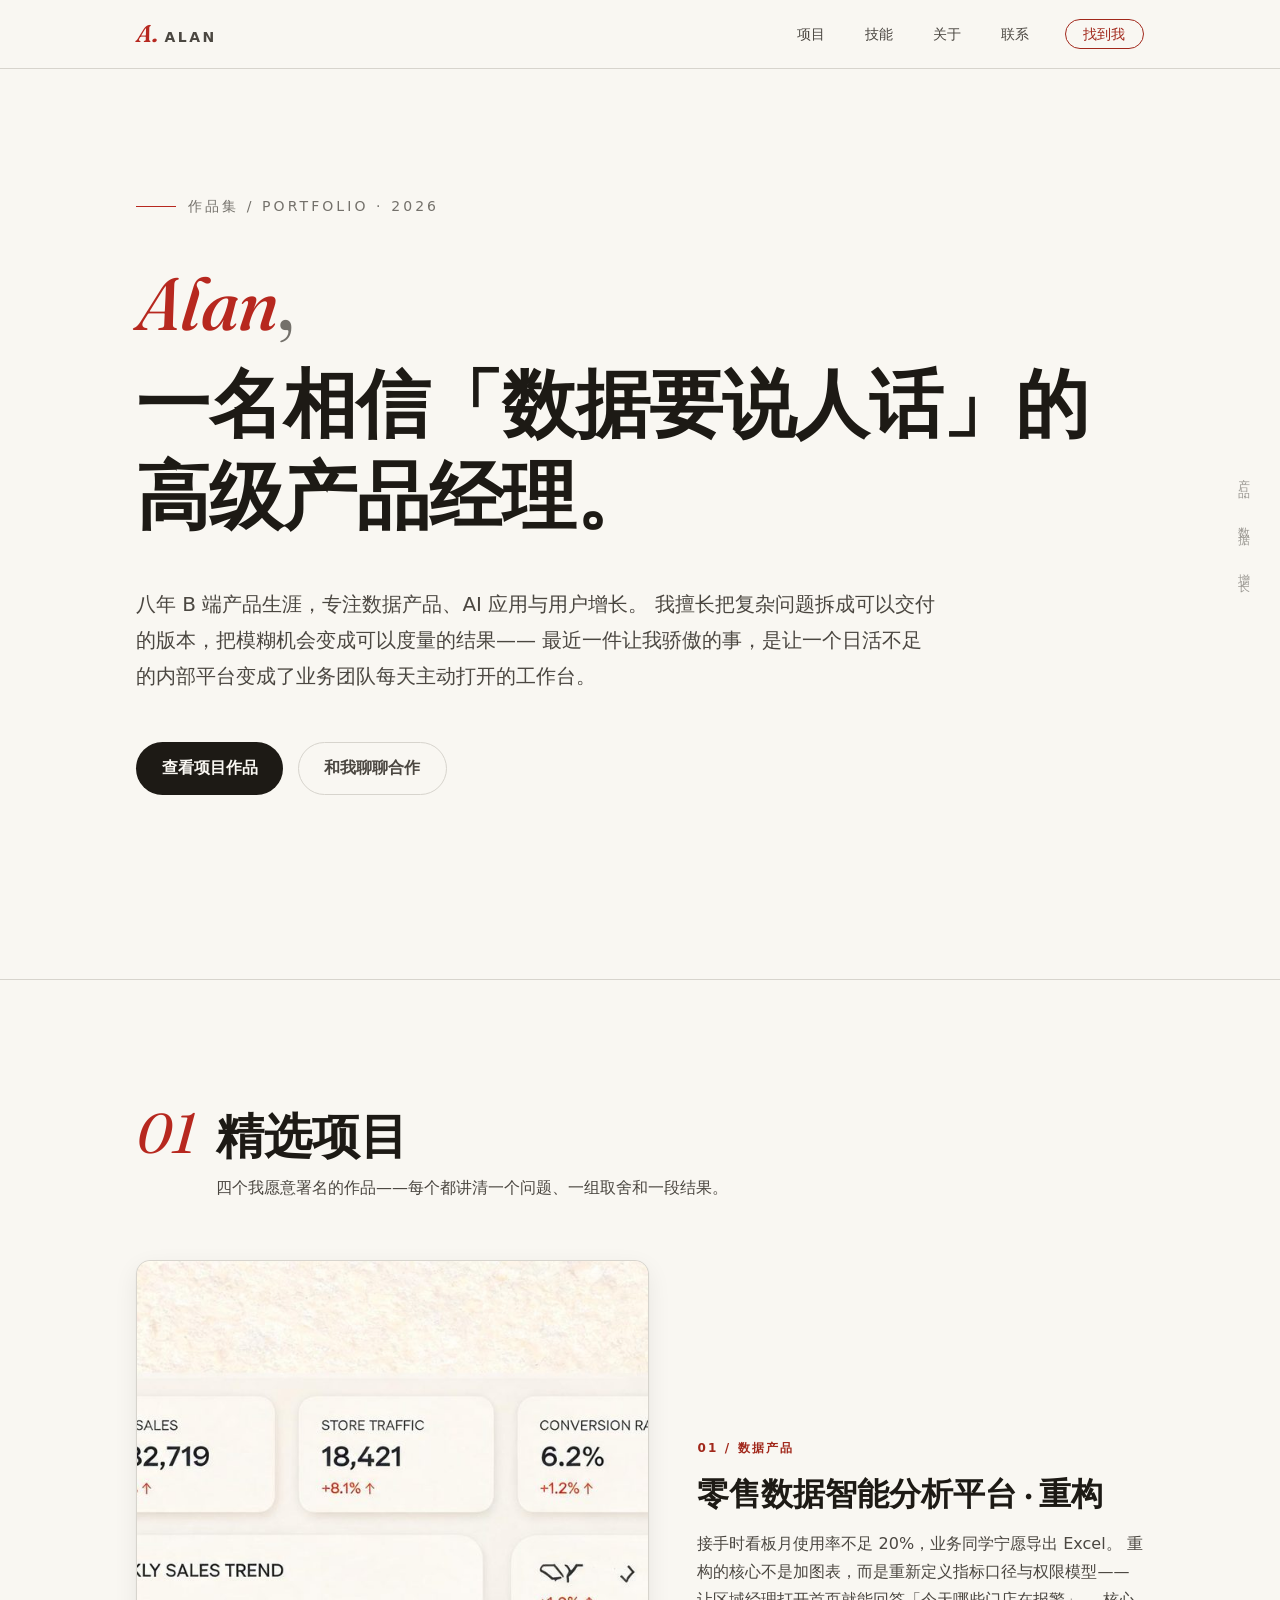
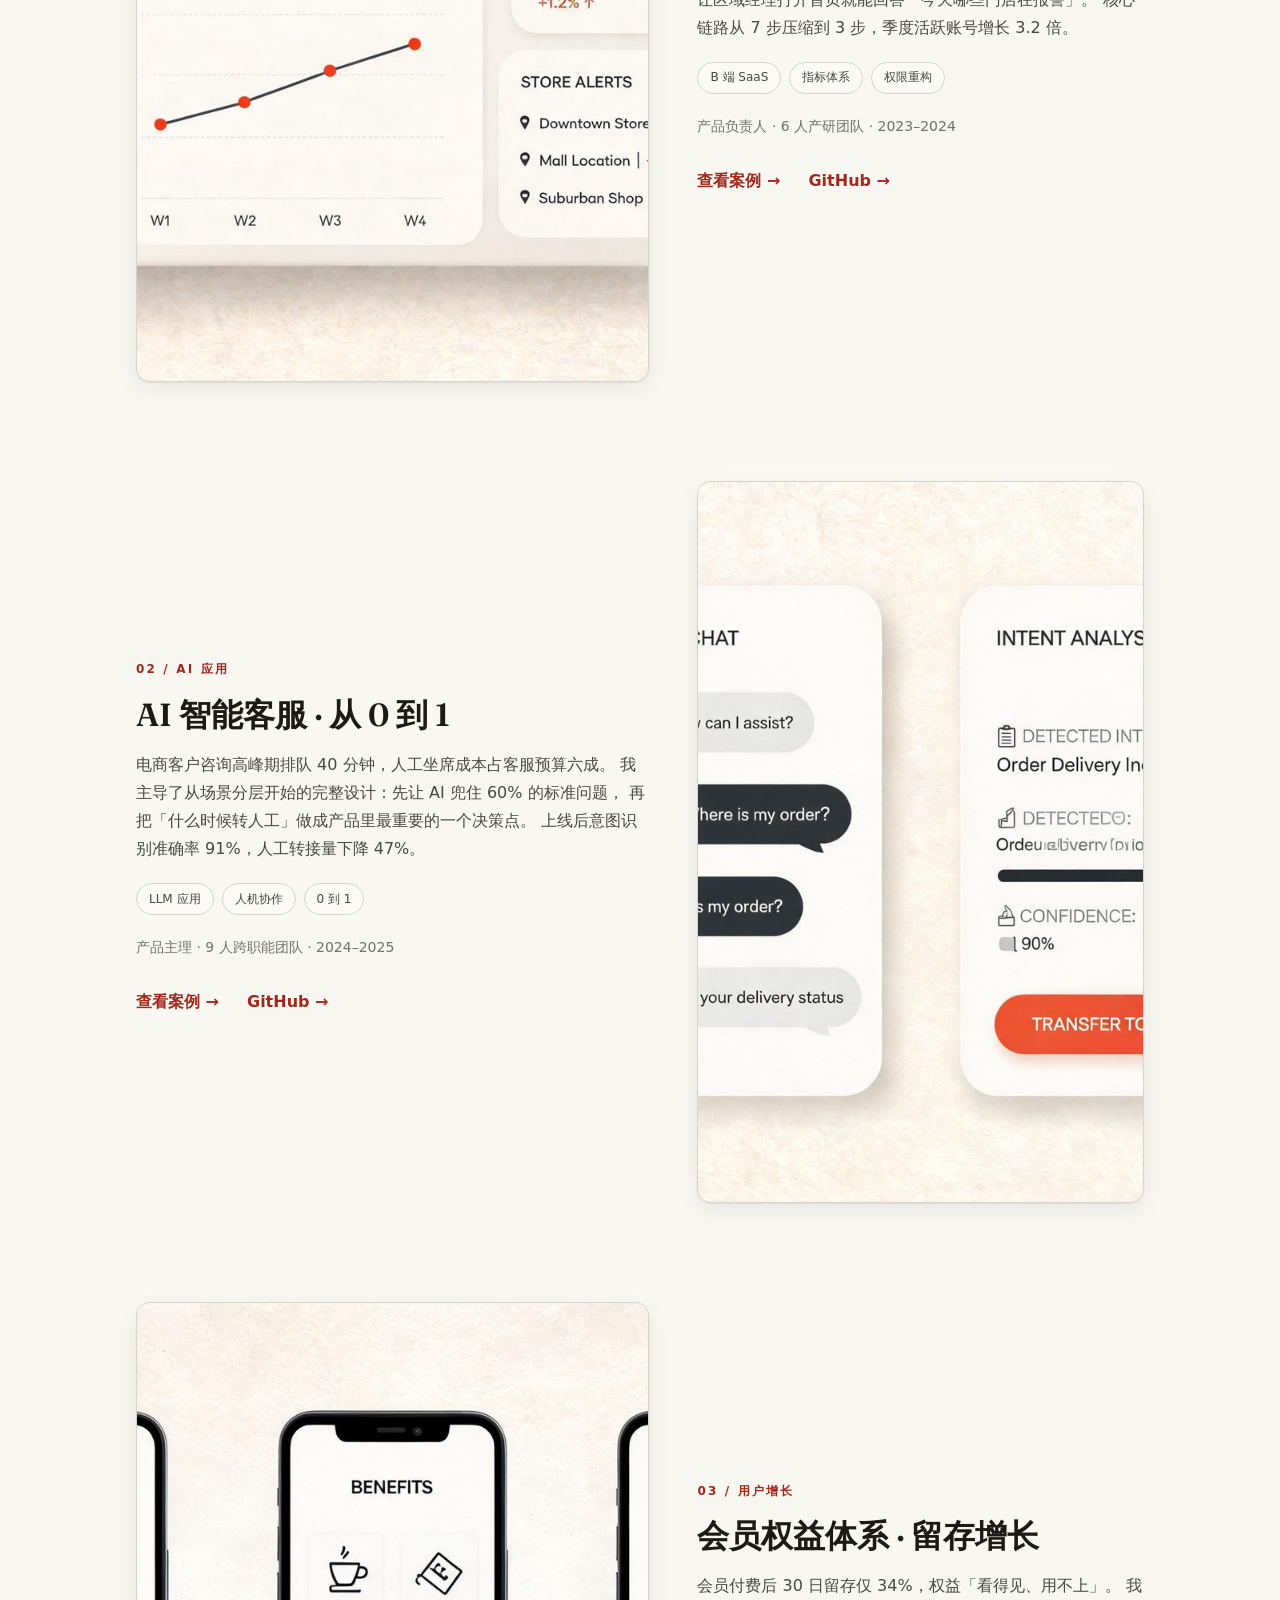
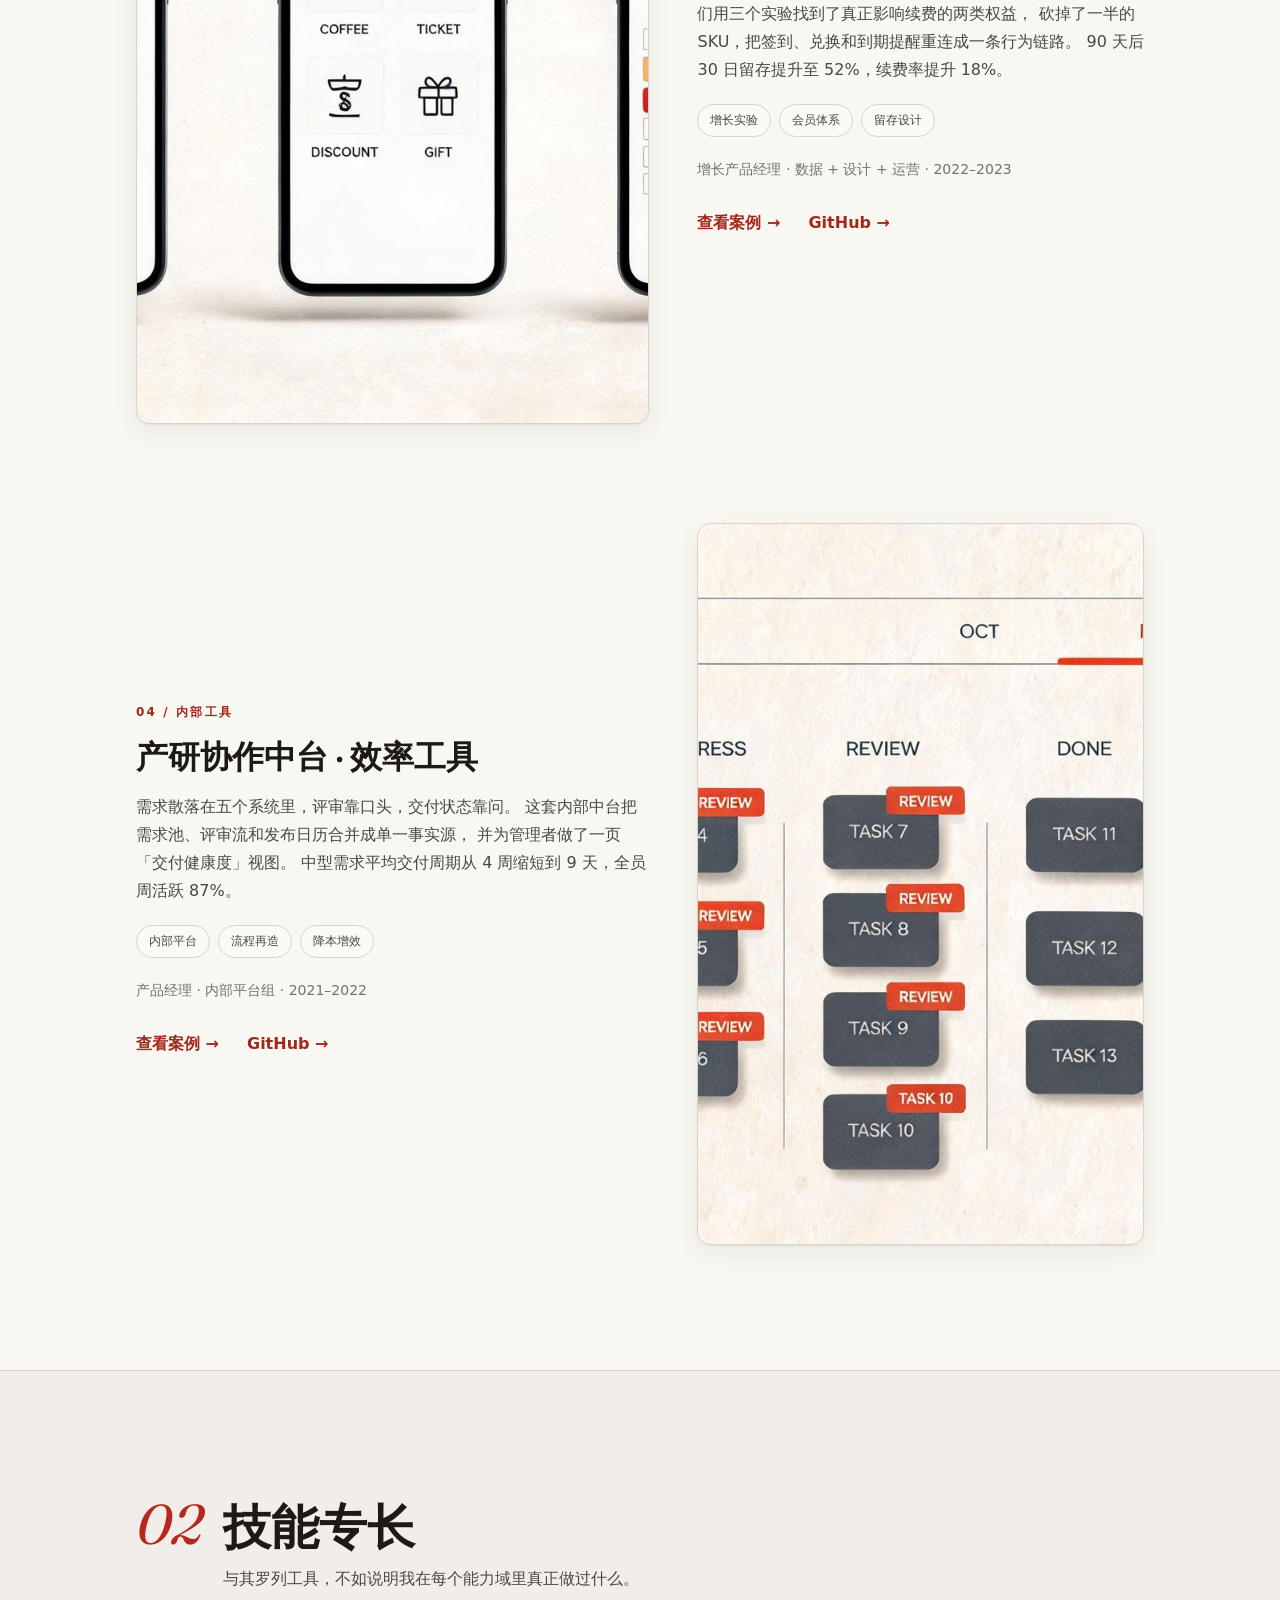
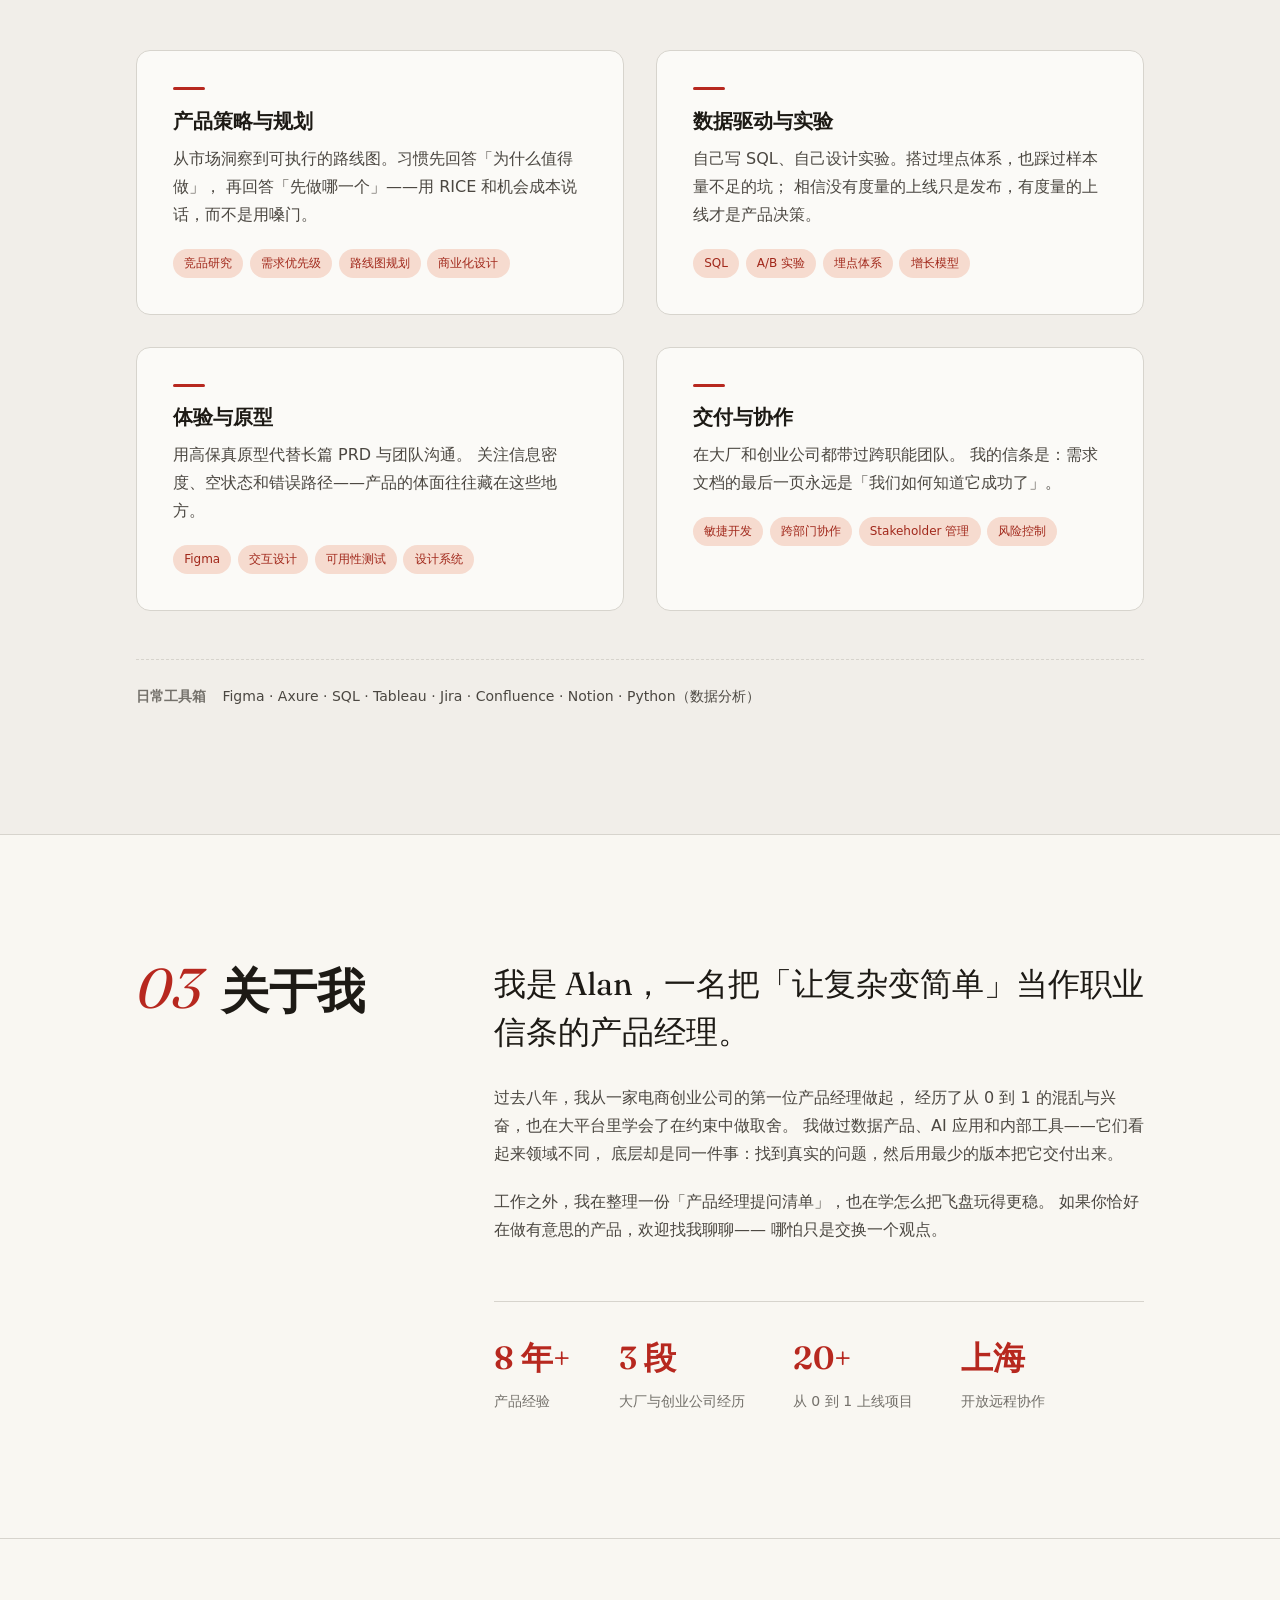
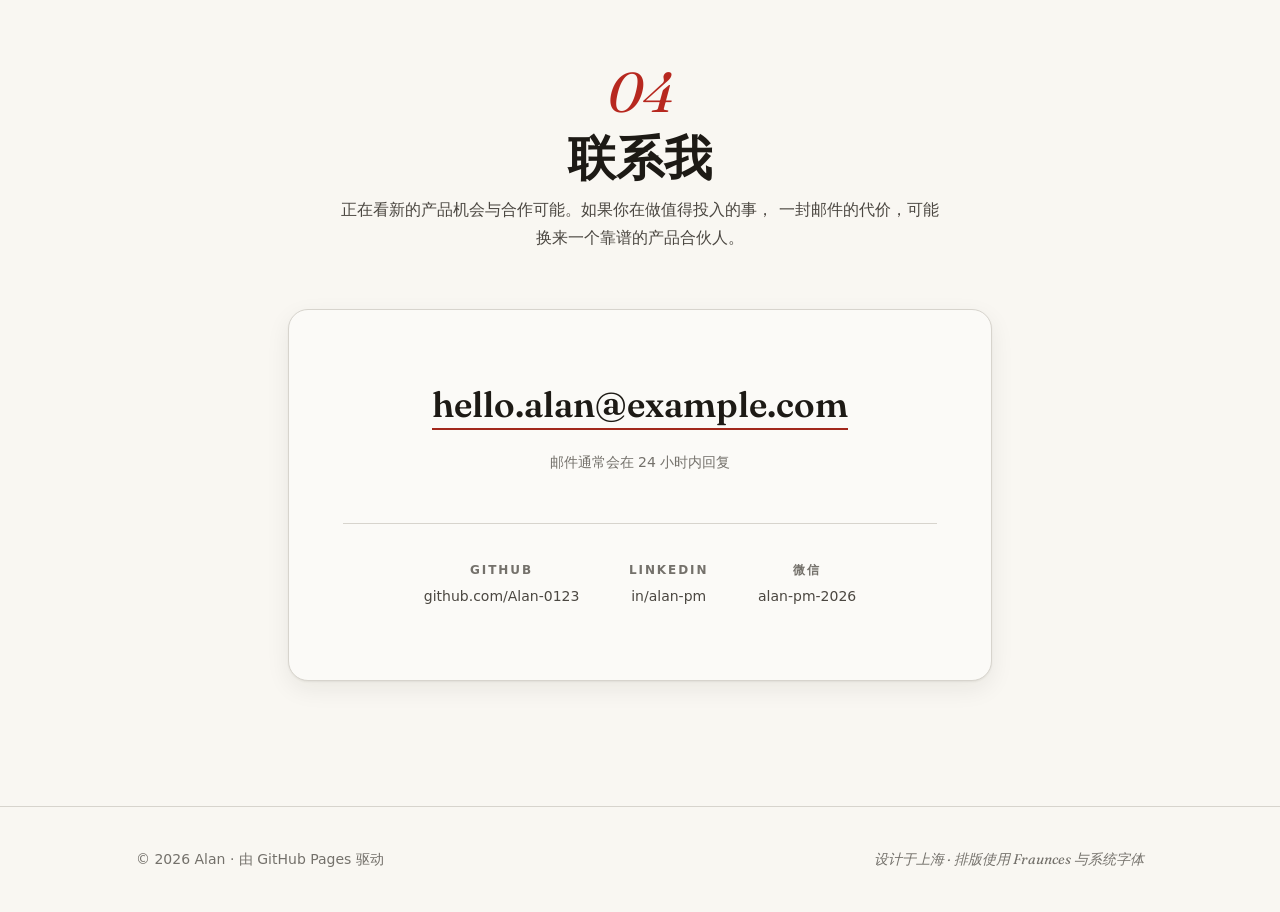
==== index.html @ fdf40092 "个人作品集网站：简介/项目/技能/联系四大板块 + GitHub Pages 自动部署 纯静态站点，响应式设计，暖纸底朱砂点缀的编辑风格排版；含 Actions 部署工作流、.nojekyll 与维护" ====
<!DOCTYPE html>
<html lang="zh-CN">
<head>
  <meta charset="UTF-8">
  <meta name="viewport" content="width=device-width, initial-scale=1.0">
  <title>Alan · 高级产品经理 — 个人作品集</title>
  <meta name="description" content="Alan 的个人作品集：8 年 B 端产品经验，专注数据产品、AI 应用与增长。精选项目、技能专长与联系方式。">
  <meta property="og:title" content="Alan · 高级产品经理 — 个人作品集">
  <meta property="og:description" content="专注数据产品、AI 应用与增长的资深产品经理。">
  <meta property="og:type" content="website">
  <meta property="og:image" content="assets/images/project-analytics.jpg">
  <link rel="icon" href="data:image/svg+xml,%3Csvg xmlns='http://www.w3.org/2000/svg' viewBox='0 0 64 64'%3E%3Crect width='64' height='64' rx='12' fill='%239a3412'/%3E%3Ctext x='32' y='44' font-family='Georgia,serif' font-style='italic' font-size='36' fill='%23fdf8f2' text-anchor='middle'%3EA%3C/text%3E%3C/svg%3E">
  <link rel="preconnect" href="https://fonts.googleapis.com">
  <link rel="preconnect" href="https://fonts.gstatic.com" crossorigin>
  <link href="https://fonts.googleapis.com/css2?family=Fraunces:ital,opsz,wght@0,9..144,400;0,9..144,600;1,9..144,400;1,9..144,500&display=swap" rel="stylesheet">
  <link rel="stylesheet" href="assets/css/style.css">
</head>
<body>
  <a class="skip-link" href="#main">跳到主要内容</a>

  <!-- ===================== 顶部导航 ===================== -->
  <header class="site-header" id="top">
    <div class="container header-inner">
      <a class="brand" href="#top" aria-label="回到顶部">
        <span class="brand-mark" aria-hidden="true">A<span class="brand-dot">.</span></span>
        <span class="brand-name">Alan</span>
      </a>

      <button class="nav-toggle" id="navToggle" aria-expanded="false" aria-controls="siteNav" aria-label="打开菜单">
        <span class="nav-toggle-bar"></span>
        <span class="nav-toggle-bar"></span>
      </button>

      <nav class="site-nav" id="siteNav" aria-label="主导航">
        <ul class="nav-list">
          <li><a href="#projects" class="nav-link">项目</a></li>
          <li><a href="#skills" class="nav-link">技能</a></li>
          <li><a href="#about" class="nav-link">关于</a></li>
          <li><a href="#contact" class="nav-link">联系</a></li>
          <li><a href="mailto:hello.alan@example.com" class="nav-link nav-link--cta">找到我</a></li>
        </ul>
      </nav>
    </div>
  </header>

  <main id="main">

    <!-- ===================== 首屏 · 个人简介 ===================== -->
    <!-- 编辑提示：替换姓名、职位定位、一句话介绍与底部元信息 -->
    <section class="hero" aria-label="个人简介">
      <div class="container hero-inner">
        <p class="hero-kicker reveal">作品集 / Portfolio · 2026</p>

        <h1 class="hero-title">
          <span class="hero-name reveal">Alan<em class="hero-name-tail">,</em></span>
          <span class="hero-role reveal">一名相信「数据要说人话」的<br>高级产品经理。</span>
        </h1>

        <p class="hero-lede reveal">
          八年 B 端产品生涯，专注数据产品、AI 应用与用户增长。
          我擅长把复杂问题拆成可以交付的版本，把模糊机会变成可以度量的结果——
          最近一件让我骄傲的事，是让一个日活不足的内部平台变成了业务团队每天主动打开的工作台。
        </p>

        <div class="hero-actions reveal">
          <a class="btn btn--primary" href="#projects">查看项目作品</a>
          <a class="btn btn--ghost" href="#contact">和我聊聊合作</a>
        </div>

        <p class="hero-meta reveal">
          <span>8 年产品经验</span>
          <span aria-hidden="true">·</span>
          <span>上海 · 开放远程</span>
          <span aria-hidden="true">·</span>
          <span>当前状态：考虑新机会</span>
        </p>
      </div>

      <p class="hero-ornament" aria-hidden="true">产品 · 数据 · 增长</p>
    </section>

    <!-- ===================== 精选项目 ===================== -->
    <!-- 编辑提示：每个 <article> 是一个项目。修改标题、描述、meta 标签、
         预览图（assets/images/ 目录）与链接即可。建议保留 3–5 个最有代表性的项目。 -->
    <section class="section" id="projects">
      <div class="container">
        <header class="section-head reveal">
          <p class="section-index">01</p>
          <h2 class="section-title">精选项目</h2>
          <p class="section-note">四个我愿意署名的作品——每个都讲清一个问题、一组取舍和一段结果。</p>
        </header>

        <div class="project-list">

          <!-- 项目一 -->
          <article class="project reveal">
            <a class="project-media" href="https://example.com/case-analytics" target="_blank" rel="noopener">
              <img src="assets/images/project-analytics.jpg"
                   alt="数据智能分析平台界面预览：暖白背景的看板，折线图与指标卡用朱红色强调" loading="lazy" width="1280" height="720">
            </a>
            <div class="project-body">
              <p class="project-index">01 / 数据产品</p>
              <h3 class="project-title">
                <a href="https://example.com/case-analytics" target="_blank" rel="noopener">零售数据智能分析平台 · 重构</a>
              </h3>
              <p class="project-desc">
                接手时看板月使用率不足 20%，业务同学宁愿导出 Excel。
                重构的核心不是加图表，而是重新定义指标口径与权限模型——
                让区域经理打开首页就能回答「今天哪些门店在报警」。
                核心链路从 7 步压缩到 3 步，季度活跃账号增长 3.2 倍。
              </p>
              <ul class="project-tags" aria-label="项目标签">
                <li>B 端 SaaS</li>
                <li>指标体系</li>
                <li>权限重构</li>
              </ul>
              <p class="project-meta">产品负责人 · 6 人产研团队 · 2023–2024</p>
              <p class="project-links">
                <a class="text-link" href="https://example.com/case-analytics" target="_blank" rel="noopener">查看案例</a>
                <a class="text-link" href="https://github.com/Alan-0123" target="_blank" rel="noopener">GitHub</a>
              </p>
            </div>
          </article>

          <!-- 项目二 -->
          <article class="project project--flip reveal">
            <a class="project-media" href="https://example.com/case-ai-service" target="_blank" rel="noopener">
              <img src="assets/images/project-ai-chat.jpg"
                   alt="AI 智能客服系统界面预览：会话卡片与意图识别标签，朱红色点缀" loading="lazy" width="1280" height="720">
            </a>
            <div class="project-body">
              <p class="project-index">02 / AI 应用</p>
              <h3 class="project-title">
                <a href="https://example.com/case-ai-service" target="_blank" rel="noopener">AI 智能客服 · 从 0 到 1</a>
              </h3>
              <p class="project-desc">
                电商客户咨询高峰期排队 40 分钟，人工坐席成本占客服预算六成。
                我主导了从场景分层开始的完整设计：先让 AI 兜住 60% 的标准问题，
                再把「什么时候转人工」做成产品里最重要的一个决策点。
                上线后意图识别准确率 91%，人工转接量下降 47%。
              </p>
              <ul class="project-tags" aria-label="项目标签">
                <li>LLM 应用</li>
                <li>人机协作</li>
                <li>0 到 1</li>
              </ul>
              <p class="project-meta">产品主理 · 9 人跨职能团队 · 2024–2025</p>
              <p class="project-links">
                <a class="text-link" href="https://example.com/case-ai-service" target="_blank" rel="noopener">查看案例</a>
                <a class="text-link" href="https://github.com/Alan-0123" target="_blank" rel="noopener">GitHub</a>
              </p>
            </div>
          </article>

          <!-- 项目三 -->
          <article class="project reveal">
            <a class="project-media" href="https://example.com/case-membership" target="_blank" rel="noopener">
              <img src="assets/images/project-membership.jpg"
                   alt="会员增长体系界面预览：三块手机屏幕展示会员等级卡片与权益页" loading="lazy" width="1280" height="720">
            </a>
            <div class="project-body">
              <p class="project-index">03 / 用户增长</p>
              <h3 class="project-title">
                <a href="https://example.com/case-membership" target="_blank" rel="noopener">会员权益体系 · 留存增长</a>
              </h3>
              <p class="project-desc">
                会员付费后 30 日留存仅 34%，权益「看得见、用不上」。
                我们用三个实验找到了真正影响续费的两类权益，
                砍掉了一半的 SKU，把签到、兑换和到期提醒重连成一条行为链路。
                90 天后 30 日留存提升至 52%，续费率提升 18%。
              </p>
              <ul class="project-tags" aria-label="项目标签">
                <li>增长实验</li>
                <li>会员体系</li>
                <li>留存设计</li>
              </ul>
              <p class="project-meta">增长产品经理 · 数据 + 设计 + 运营 · 2022–2023</p>
              <p class="project-links">
                <a class="text-link" href="https://example.com/case-membership" target="_blank" rel="noopener">查看案例</a>
                <a class="text-link" href="https://github.com/Alan-0123" target="_blank" rel="noopener">GitHub</a>
              </p>
            </div>
          </article>

          <!-- 项目四 -->
          <article class="project project--flip reveal">
            <a class="project-media" href="https://example.com/case-workflow" target="_blank" rel="noopener">
              <img src="assets/images/project-workflow.jpg"
                   alt="产研协作中台界面预览：看板视图的任务卡片，朱红色状态标签" loading="lazy" width="1280" height="720">
            </a>
            <div class="project-body">
              <p class="project-index">04 / 内部工具</p>
              <h3 class="project-title">
                <a href="https://example.com/case-workflow" target="_blank" rel="noopener">产研协作中台 · 效率工具</a>
              </h3>
              <p class="project-desc">
                需求散落在五个系统里，评审靠口头，交付状态靠问。
                这套内部中台把需求池、评审流和发布日历合并成单一事实源，
                并为管理者做了一页「交付健康度」视图。
                中型需求平均交付周期从 4 周缩短到 9 天，全员周活跃 87%。
              </p>
              <ul class="project-tags" aria-label="项目标签">
                <li>内部平台</li>
                <li>流程再造</li>
                <li>降本增效</li>
              </ul>
              <p class="project-meta">产品经理 · 内部平台组 · 2021–2022</p>
              <p class="project-links">
                <a class="text-link" href="https://example.com/case-workflow" target="_blank" rel="noopener">查看案例</a>
                <a class="text-link" href="https://github.com/Alan-0123" target="_blank" rel="noopener">GitHub</a>
              </p>
            </div>
          </article>

        </div>
      </div>
    </section>

    <!-- ===================== 技能专长 ===================== -->
    <!-- 编辑提示：按能力域分组，每组保留一句「怎么用」的说明，避免堆砌 logo -->
    <section class="section section--tinted" id="skills">
      <div class="container">
        <header class="section-head reveal">
          <p class="section-index">02</p>
          <h2 class="section-title">技能专长</h2>
          <p class="section-note">与其罗列工具，不如说明我在每个能力域里真正做过什么。</p>
        </header>

        <div class="skills-grid">
          <div class="skill reveal">
            <h3 class="skill-title">产品策略与规划</h3>
            <p class="skill-desc">
              从市场洞察到可执行的路线图。习惯先回答「为什么值得做」，
              再回答「先做哪一个」——用 RICE 和机会成本说话，而不是用嗓门。
            </p>
            <ul class="skill-tags" aria-label="相关技能">
              <li>竞品研究</li><li>需求优先级</li><li>路线图规划</li><li>商业化设计</li>
            </ul>
          </div>

          <div class="skill reveal">
            <h3 class="skill-title">数据驱动与实验</h3>
            <p class="skill-desc">
              自己写 SQL、自己设计实验。搭过埋点体系，也踩过样本量不足的坑；
              相信没有度量的上线只是发布，有度量的上线才是产品决策。
            </p>
            <ul class="skill-tags" aria-label="相关技能">
              <li>SQL</li><li>A/B 实验</li><li>埋点体系</li><li>增长模型</li>
            </ul>
          </div>

          <div class="skill reveal">
            <h3 class="skill-title">体验与原型</h3>
            <p class="skill-desc">
              用高保真原型代替长篇 PRD 与团队沟通。
              关注信息密度、空状态和错误路径——产品的体面往往藏在这些地方。
            </p>
            <ul class="skill-tags" aria-label="相关技能">
              <li>Figma</li><li>交互设计</li><li>可用性测试</li><li>设计系统</li>
            </ul>
          </div>

          <div class="skill reveal">
            <h3 class="skill-title">交付与协作</h3>
            <p class="skill-desc">
              在大厂和创业公司都带过跨职能团队。
              我的信条是：需求文档的最后一页永远是「我们如何知道它成功了」。
            </p>
            <ul class="skill-tags" aria-label="相关技能">
              <li>敏捷开发</li><li>跨部门协作</li><li>Stakeholder 管理</li><li>风险控制</li>
            </ul>
          </div>
        </div>

        <p class="skills-tools reveal">
          <span class="skills-tools-label">日常工具箱</span>
          Figma · Axure · SQL · Tableau · Jira · Confluence · Notion · Python（数据分析）
        </p>
      </div>
    </section>

    <!-- ===================== 关于我 ===================== -->
    <!-- 编辑提示：替换为你的真实经历，facts 列表同步更新 -->
    <section class="section" id="about">
      <div class="container about-grid">
        <header class="section-head section-head--left reveal">
          <p class="section-index">03</p>
          <h2 class="section-title">关于我</h2>
        </header>

        <div class="about-body">
          <p class="about-lead reveal">
            我是 Alan，一名把「让复杂变简单」当作职业信条的产品经理。
          </p>
          <p class="about-text reveal">
            过去八年，我从一家电商创业公司的第一位产品经理做起，
            经历了从 0 到 1 的混乱与兴奋，也在大平台里学会了在约束中做取舍。
            我做过数据产品、AI 应用和内部工具——它们看起来领域不同，
            底层却是同一件事：找到真实的问题，然后用最少的版本把它交付出来。
          </p>
          <p class="about-text reveal">
            工作之外，我在整理一份「产品经理提问清单」，也在学怎么把飞盘玩得更稳。
            如果你恰好在做有意思的产品，欢迎找我聊聊——
            哪怕只是交换一个观点。
          </p>

          <ul class="about-facts reveal" aria-label="关键信息">
            <li><strong>8 年+</strong><span>产品经验</span></li>
            <li><strong>3 段</strong><span>大厂与创业公司经历</span></li>
            <li><strong>20+</strong><span>从 0 到 1 上线项目</span></li>
            <li><strong>上海</strong><span>开放远程协作</span></li>
          </ul>
        </div>
      </div>
    </section>

    <!-- ===================== 联系方式 ===================== -->
    <!-- 编辑提示：替换邮箱与各社交链接（含微信二维码图片可自行添加） -->
    <section class="section section--contact" id="contact">
      <div class="container">
        <header class="section-head section-head--center reveal">
          <p class="section-index">04</p>
          <h2 class="section-title">联系我</h2>
          <p class="section-note">
            正在看新的产品机会与合作可能。如果你在做值得投入的事，
            一封邮件的代价，可能换来一个靠谱的产品合伙人。
          </p>
        </header>

        <div class="contact-panel reveal">
          <a class="contact-email" href="mailto:hello.alan@example.com">hello.alan@example.com</a>
          <p class="contact-hint">邮件通常会在 24 小时内回复</p>

          <ul class="contact-links" aria-label="其他联系方式">
            <li>
              <a href="https://github.com/Alan-0123" target="_blank" rel="noopener">
                <span class="contact-links-label">GitHub</span>
                <span class="contact-links-value">github.com/Alan-0123</span>
              </a>
            </li>
            <li>
              <a href="https://www.linkedin.com/" target="_blank" rel="noopener">
                <span class="contact-links-label">LinkedIn</span>
                <span class="contact-links-value">in/alan-pm</span>
              </a>
            </li>
            <li>
              <a href="#contact">
                <span class="contact-links-label">微信</span>
                <span class="contact-links-value">alan-pm-2026</span>
              </a>
            </li>
          </ul>
        </div>
      </div>
    </section>
  </main>

  <!-- ===================== 页脚 ===================== -->
  <footer class="site-footer">
    <div class="container footer-inner">
      <p>© <span id="year">2026</span> Alan · 由 GitHub Pages 驱动</p>
      <p class="footer-note">设计于上海 · 排版使用 Fraunces 与系统字体</p>
    </div>
  </footer>

  <script src="assets/js/main.js"></script>
</body>
</html>
---- assets/css/style.css ----
/* ============================================================
   Alan 个人作品集 · 样式表
   设计方向：Quiet Craft 编辑部风格
   —— 暖纸底色 / 墨色文字 / 朱砂点缀 / 衬线拉丁字 + 系统中文字体
   颜色使用 OKLCH 定义，如需换主题色只需调整 --accent 系列
   ============================================================ */

/* ---------- 设计令牌 ---------- */
:root {
  /* 颜色：暖纸 + 墨 + 朱砂 */
  --bg:            oklch(97.5% 0.006 85);
  --surface:       oklch(95% 0.008 85);
  --surface-deep:  oklch(92.5% 0.01 85);
  --ink:           oklch(22% 0.01 85);
  --ink-soft:      oklch(40% 0.012 85);
  --ink-faint:     oklch(55% 0.01 85);
  --line:          oklch(87% 0.01 85);
  --accent:        oklch(47% 0.16 30);   /* 朱砂（正文用，对比达标） */
  --accent-strong: oklch(51% 0.18 29);   /* 朱砂（大字号装饰用） */
  --accent-wash:   oklch(91% 0.035 45);  /* 朱砂浅底 */
  --paper-card:    oklch(98.5% 0.004 85);

  /* 字体 */
  --font-display: "Fraunces", "PingFang SC", "Hiragino Sans GB", "Microsoft YaHei", "Noto Sans SC", sans-serif;
  --font-body: "PingFang SC", "Hiragino Sans GB", "Microsoft YaHei", "Noto Sans SC", system-ui, sans-serif;

  /* 排版尺度（约 1.25 阶进） */
  --text-xs: 0.75rem;
  --text-sm: 0.875rem;
  --text-base: 1rem;
  --text-lg: 1.25rem;
  --text-xl: clamp(1.5rem, 1.2rem + 1.2vw, 2rem);
  --text-2xl: clamp(2rem, 1.5rem + 2.2vw, 3rem);
  --text-hero: clamp(2.6rem, 2rem + 3.5vw, 4.6rem);

  /* 间距与布局 */
  --container: 68rem;
  --space-section: clamp(4.5rem, 3rem + 6vw, 8rem);
  --radius: 14px;
  --radius-sm: 8px;

  --shadow-card: 0 1px 2px oklch(22% 0.01 85 / 0.06), 0 8px 24px oklch(22% 0.01 85 / 0.07);
  --ease-out: cubic-bezier(0.22, 1, 0.36, 1);
}

/* ---------- 基础重置 ---------- */
*,
*::before,
*::after {
  box-sizing: border-box;
}

html {
  scroll-behavior: smooth;
  scroll-padding-top: 5rem;
}

body {
  margin: 0;
  font-family: var(--font-body);
  font-size: var(--text-base);
  line-height: 1.75;
  color: var(--ink);
  background: var(--bg);
  -webkit-font-smoothing: antialiased;
  font-kerning: normal;
}

img {
  max-width: 100%;
  display: block;
}

h1, h2, h3 {
  font-family: var(--font-display);
  line-height: 1.25;
  margin: 0;
  font-weight: 600;
}

p {
  margin: 0;
}

ul {
  margin: 0;
  padding: 0;
  list-style: none;
}

a {
  color: var(--accent);
  text-decoration-thickness: 1px;
  text-underline-offset: 0.2em;
}

a:hover {
  color: var(--ink);
}

:focus-visible {
  outline: 2px solid var(--accent);
  outline-offset: 3px;
  border-radius: 2px;
}

.container {
  max-width: var(--container);
  margin-inline: auto;
  padding-inline: clamp(1.25rem, 4vw, 2.5rem);
}

/* ---------- 无障碍：跳转链接 ---------- */
.skip-link {
  position: absolute;
  left: 1rem;
  top: -4rem;
  z-index: 100;
  background: var(--ink);
  color: var(--bg);
  padding: 0.6rem 1rem;
  border-radius: var(--radius-sm);
  transition: top 0.2s var(--ease-out);
}

.skip-link:focus {
  top: 1rem;
}

/* ============================================================
   顶部导航
   ============================================================ */
.site-header {
  position: sticky;
  top: 0;
  z-index: 50;
  background: oklch(97.5% 0.006 85 / 0.92);
  backdrop-filter: blur(10px);
  border-bottom: 1px solid var(--line);
}

.header-inner {
  display: flex;
  align-items: center;
  justify-content: space-between;
  gap: 1rem;
  height: 4.25rem;
}

.brand {
  display: inline-flex;
  align-items: baseline;
  gap: 0.4rem;
  text-decoration: none;
  color: var(--ink);
}

.brand-mark {
  font-family: var(--font-display);
  font-style: italic;
  font-weight: 600;
  font-size: 1.5rem;
  color: var(--accent-strong);
}

.brand-name {
  font-size: var(--text-sm);
  font-weight: 600;
  letter-spacing: 0.18em;
  text-transform: uppercase;
  color: var(--ink-soft);
}

.nav-list {
  display: flex;
  align-items: center;
  gap: clamp(1rem, 2.5vw, 2rem);
}

.nav-link {
  font-size: var(--text-sm);
  font-weight: 500;
  color: var(--ink-soft);
  text-decoration: none;
  padding: 0.5rem 0.25rem;
  transition: color 0.2s ease;
}

.nav-link:hover {
  color: var(--ink);
}

.nav-link.is-active {
  color: var(--accent);
}

.nav-link--cta {
  color: var(--accent);
  border: 1px solid currentColor;
  border-radius: 999px;
  padding: 0.4rem 1.1rem;
  transition: background 0.2s ease, color 0.2s ease, border-color 0.2s ease;
}

.nav-link--cta:hover {
  background: var(--accent);
  color: var(--paper-card);
  border-color: var(--accent);
}

/* 移动端菜单按钮 */
.nav-toggle {
  display: none;
  flex-direction: column;
  justify-content: center;
  gap: 6px;
  width: 44px;
  height: 44px;
  padding: 10px;
  background: none;
  border: 0;
  cursor: pointer;
}

.nav-toggle-bar {
  display: block;
  height: 2px;
  background: var(--ink);
  transition: transform 0.25s var(--ease-out), opacity 0.2s ease;
}

.nav-toggle[aria-expanded="true"] .nav-toggle-bar:first-child {
  transform: translateY(4px) rotate(45deg);
}

.nav-toggle[aria-expanded="true"] .nav-toggle-bar:last-child {
  transform: translateY(-4px) rotate(-45deg);
}

/* ============================================================
   首屏 Hero
   ============================================================ */
.hero {
  position: relative;
  padding-block: clamp(4rem, 3rem + 6vw, 8rem) clamp(3.5rem, 2.5rem + 5vw, 7rem);
  overflow: hidden;
  border-bottom: 1px solid var(--line);
}

.hero-kicker {
  font-size: var(--text-sm);
  font-weight: 500;
  letter-spacing: 0.22em;
  text-transform: uppercase;
  color: var(--ink-faint);
  margin-bottom: clamp(1.5rem, 1rem + 2vw, 2.5rem);
}

.hero-kicker::before {
  content: "";
  display: inline-block;
  width: 2.5rem;
  height: 1px;
  background: var(--accent-strong);
  vertical-align: middle;
  margin-right: 0.75rem;
}

.hero-title {
  font-size: var(--text-hero);
  letter-spacing: -0.01em;
  margin-bottom: clamp(1.75rem, 1.25rem + 2vw, 2.75rem);
}

.hero-name {
  display: block;
  font-style: italic;
  font-weight: 500;
  color: var(--accent-strong);
}

.hero-name-tail {
  color: var(--ink-faint);
  font-style: normal;
}

.hero-role {
  display: block;
  font-weight: 600;
  margin-top: 0.5rem;
}

.hero-lede {
  max-width: 40em;
  font-size: var(--text-lg);
  line-height: 1.8;
  color: var(--ink-soft);
  margin-bottom: clamp(2rem, 1.5rem + 2vw, 3rem);
}

.hero-actions {
  display: flex;
  flex-wrap: wrap;
  gap: 0.9rem;
  margin-bottom: clamp(2.5rem, 2rem + 2vw, 3.5rem);
}

.hero-meta {
  display: flex;
  flex-wrap: wrap;
  gap: 0.6rem 0.8rem;
  font-size: var(--text-sm);
  color: var(--ink-faint);
}

/* 竖排装饰文字 */
.hero-ornament {
  position: absolute;
  top: 50%;
  right: clamp(0.75rem, 2vw, 2.5rem);
  transform: translateY(-50%);
  writing-mode: vertical-rl;
  font-size: var(--text-xs);
  letter-spacing: 0.6em;
  color: var(--ink-faint);
  opacity: 0.7;
}

/* ============================================================
   按钮
   ============================================================ */
.btn {
  display: inline-flex;
  align-items: center;
  justify-content: center;
  gap: 0.5rem;
  min-height: 48px;
  padding: 0.7rem 1.6rem;
  font-family: var(--font-body);
  font-size: var(--text-base);
  font-weight: 600;
  border-radius: 999px;
  text-decoration: none;
  cursor: pointer;
  transition: background 0.2s ease, color 0.2s ease, transform 0.2s var(--ease-out), box-shadow 0.2s ease;
}

.btn--primary {
  background: var(--ink);
  color: var(--bg);
}

.btn--primary:hover {
  background: var(--accent);
  color: var(--paper-card);
  transform: translateY(-2px);
  box-shadow: 0 6px 18px oklch(47% 0.16 30 / 0.25);
}

.btn--ghost {
  border: 1px solid var(--line);
  color: var(--ink-soft);
  background: transparent;
}

.btn--ghost:hover {
  border-color: var(--ink);
  color: var(--ink);
  transform: translateY(-2px);
}

/* ============================================================
   通用板块结构
   ============================================================ */
.section {
  padding-block: var(--space-section);
  border-bottom: 1px solid var(--line);
}

.section--tinted {
  background: var(--surface);
}

.section-head {
  display: grid;
  grid-template-columns: auto 1fr;
  align-items: baseline;
  column-gap: 1.25rem;
  row-gap: 0.5rem;
  margin-bottom: clamp(2.5rem, 2rem + 2vw, 4rem);
}

.section-index {
  grid-row: span 2;
  font-family: var(--font-display);
  font-style: italic;
  font-size: clamp(2.5rem, 2rem + 2vw, 3.5rem);
  font-weight: 400;
  line-height: 1;
  color: var(--accent-strong);
}

.section-title {
  font-size: var(--text-2xl);
  font-weight: 600;
}

.section-note {
  grid-column: 2;
  max-width: 38em;
  color: var(--ink-soft);
}

.section-head--left {
  align-content: start;
}

.section-head--center {
  grid-template-columns: 1fr;
  text-align: center;
  justify-items: center;
}

.section-head--center .section-index {
  grid-row: auto;
}

.section-head--center .section-note {
  grid-column: auto;
}

/* ============================================================
   项目列表：交替双栏（桌面）/ 纵向堆叠（移动）
   ============================================================ */
.project-list {
  display: grid;
  gap: clamp(4rem, 3rem + 4vw, 6.5rem);
}

.project {
  display: grid;
  grid-template-columns: 1.15fr 1fr;
  gap: clamp(1.5rem, 1rem + 2.5vw, 3.5rem);
  align-items: center;
}

.project--flip .project-media {
  order: 2;
}

.project-media {
  display: block;
  border-radius: var(--radius);
  overflow: hidden;
  box-shadow: var(--shadow-card);
  border: 1px solid var(--line);
  background: var(--surface-deep);
}

.project-media img {
  width: 100%;
  aspect-ratio: 16 / 9;
  object-fit: cover;
  transition: transform 0.5s var(--ease-out);
}

.project-media:hover img,
.project-media:focus-visible img {
  transform: scale(1.03);
}

.project-index {
  font-size: var(--text-xs);
  font-weight: 600;
  letter-spacing: 0.18em;
  text-transform: uppercase;
  color: var(--accent);
  margin-bottom: 0.9rem;
}

.project-title {
  font-size: var(--text-xl);
  margin-bottom: 1rem;
}

.project-title a {
  color: var(--ink);
  text-decoration: none;
  background-image: linear-gradient(var(--accent), var(--accent));
  background-repeat: no-repeat;
  background-position: 0 100%;
  background-size: 0% 2px;
  transition: background-size 0.35s var(--ease-out);
}

.project-title a:hover,
.project-title a:focus-visible {
  color: var(--accent);
  background-size: 100% 2px;
}

.project-desc {
  color: var(--ink-soft);
  margin-bottom: 1.25rem;
}

.project-tags {
  display: flex;
  flex-wrap: wrap;
  gap: 0.5rem;
  margin-bottom: 1.25rem;
}

.project-tags li {
  font-size: var(--text-xs);
  font-weight: 500;
  padding: 0.3rem 0.75rem;
  border: 1px solid var(--line);
  border-radius: 999px;
  color: var(--ink-soft);
  background: var(--paper-card);
}

.project-meta {
  font-size: var(--text-sm);
  color: var(--ink-faint);
  margin-bottom: 1.25rem;
}

.project-links {
  display: flex;
  gap: 1.75rem;
}

.text-link {
  font-weight: 600;
  text-decoration: none;
  color: var(--accent);
  display: inline-flex;
  align-items: center;
  min-height: 44px;
}

.text-link::after {
  content: "→";
  margin-left: 0.35rem;
  transition: transform 0.25s var(--ease-out);
}

.text-link:hover {
  color: var(--ink);
}

.text-link:hover::after {
  transform: translateX(4px);
}

/* ============================================================
   技能专长
   ============================================================ */
.skills-grid {
  display: grid;
  grid-template-columns: repeat(2, 1fr);
  gap: clamp(1.25rem, 1rem + 1.5vw, 2rem);
}

.skill {
  background: var(--paper-card);
  border: 1px solid var(--line);
  border-radius: var(--radius);
  padding: clamp(1.5rem, 1.25rem + 1.5vw, 2.25rem);
  transition: transform 0.25s var(--ease-out), box-shadow 0.25s ease;
}

.skill:hover {
  transform: translateY(-4px);
  box-shadow: var(--shadow-card);
}

.skill-title {
  font-size: var(--text-lg);
  margin-bottom: 0.75rem;
}

.skill-title::before {
  content: "";
  display: block;
  width: 2rem;
  height: 3px;
  border-radius: 2px;
  background: var(--accent-strong);
  margin-bottom: 1.1rem;
}

.skill-desc {
  color: var(--ink-soft);
  margin-bottom: 1.25rem;
}

.skill-tags {
  display: flex;
  flex-wrap: wrap;
  gap: 0.4rem 0.4rem;
}

.skill-tags li {
  font-size: var(--text-xs);
  font-weight: 500;
  color: var(--accent);
  background: var(--accent-wash);
  padding: 0.25rem 0.7rem;
  border-radius: 999px;
}

.skills-tools {
  margin-top: clamp(2rem, 1.5rem + 2vw, 3rem);
  padding-top: 1.5rem;
  border-top: 1px dashed var(--line);
  color: var(--ink-soft);
  font-size: var(--text-sm);
}

.skills-tools-label {
  font-weight: 600;
  color: var(--ink-faint);
  margin-right: 0.75rem;
}

/* ============================================================
   关于我
   ============================================================ */
.about-grid {
  display: grid;
  grid-template-columns: minmax(14rem, 1fr) 2.2fr;
  gap: clamp(2rem, 1.5rem + 3vw, 4.5rem);
}

.about-lead {
  font-family: var(--font-display);
  font-size: var(--text-xl);
  line-height: 1.5;
  margin-bottom: 1.75rem;
}

.about-text {
  color: var(--ink-soft);
  max-width: 42em;
}

.about-text + .about-text {
  margin-top: 1.25rem;
}

.about-facts {
  display: grid;
  grid-template-columns: repeat(4, auto);
  justify-content: start;
  gap: clamp(1.5rem, 1rem + 2.5vw, 3.5rem);
  margin-top: clamp(2.5rem, 2rem + 2vw, 4rem);
  padding-top: 1.75rem;
  border-top: 1px solid var(--line);
}

.about-facts li {
  display: grid;
  gap: 0.15rem;
}

.about-facts strong {
  font-family: var(--font-display);
  font-size: clamp(1.5rem, 1.3rem + 1vw, 2rem);
  font-weight: 600;
  color: var(--accent-strong);
}

.about-facts span {
  font-size: var(--text-sm);
  color: var(--ink-faint);
}

/* ============================================================
   联系方式
   ============================================================ */
.section--contact {
  border-bottom: 0;
}

.contact-panel {
  max-width: 44rem;
  margin-inline: auto;
  text-align: center;
  background: var(--paper-card);
  border: 1px solid var(--line);
  border-radius: calc(var(--radius) + 6px);
  padding: clamp(2.5rem, 2rem + 3vw, 4rem) clamp(1.5rem, 1rem + 3vw, 3.5rem);
  box-shadow: var(--shadow-card);
}

.contact-email {
  font-family: var(--font-display);
  font-size: clamp(1.35rem, 1.1rem + 1.5vw, 2.2rem);
  font-weight: 600;
  color: var(--ink);
  text-decoration: none;
  word-break: break-all;
  background-image: linear-gradient(var(--accent), var(--accent));
  background-repeat: no-repeat;
  background-position: 0 100%;
  background-size: 100% 2px;
  padding-bottom: 4px;
  transition: color 0.2s ease;
}

.contact-email:hover {
  color: var(--accent);
}

.contact-hint {
  margin-top: 0.9rem;
  font-size: var(--text-sm);
  color: var(--ink-faint);
}

.contact-links {
  display: flex;
  flex-wrap: wrap;
  justify-content: center;
  gap: clamp(1.5rem, 1rem + 2vw, 3rem);
  margin-top: clamp(2rem, 1.5rem + 2vw, 3rem);
  padding-top: 1.75rem;
  border-top: 1px solid var(--line);
}

.contact-links a {
  display: grid;
  gap: 0.2rem;
  text-decoration: none;
  padding: 0.5rem 0.25rem;
}

.contact-links-label {
  font-size: var(--text-xs);
  font-weight: 600;
  letter-spacing: 0.16em;
  text-transform: uppercase;
  color: var(--ink-faint);
  transition: color 0.2s ease;
}

.contact-links-value {
  font-size: var(--text-sm);
  font-weight: 500;
  color: var(--ink-soft);
  transition: color 0.2s ease;
}

.contact-links a:hover .contact-links-label,
.contact-links a:hover .contact-links-value {
  color: var(--accent);
}

/* ============================================================
   页脚
   ============================================================ */
.site-footer {
  padding-block: 2.5rem;
  border-top: 1px solid var(--line);
}

.footer-inner {
  display: flex;
  flex-wrap: wrap;
  justify-content: space-between;
  gap: 0.5rem 2rem;
  font-size: var(--text-sm);
  color: var(--ink-faint);
}

.footer-note {
  font-family: var(--font-display);
  font-style: italic;
}

/* ============================================================
   滚动入场动效（尊重 prefers-reduced-motion）
   ============================================================ */
.reveal {
  opacity: 0;
  transform: translateY(24px);
  transition: opacity 0.7s var(--ease-out), transform 0.7s var(--ease-out);
  transition-delay: calc(var(--reveal-order, 0) * 60ms);
}

.reveal.is-visible {
  opacity: 1;
  transform: none;
}

/* ============================================================
   响应式断点
   ============================================================ */
@media (max-width: 900px) {
  .project {
    grid-template-columns: 1fr;
    gap: 1.5rem;
  }

  .project--flip .project-media {
    order: 0;
  }

  .skills-grid {
    grid-template-columns: 1fr;
  }

  .about-grid {
    grid-template-columns: 1fr;
  }

  .about-facts {
    grid-template-columns: repeat(2, auto);
    justify-content: start;
  }

  .hero-ornament {
    display: none;
  }
}

@media (max-width: 720px) {
  .nav-toggle {
    display: flex;
  }

  .site-nav {
    position: absolute;
    top: 100%;
    left: 0;
    right: 0;
    background: var(--bg);
    border-bottom: 1px solid var(--line);
    box-shadow: 0 12px 24px oklch(22% 0.01 85 / 0.08);
    /* 无 JS 时菜单不可见，但保持可访问性由 JS 控制 */
    visibility: hidden;
    opacity: 0;
    transform: translateY(-8px);
    transition: opacity 0.25s ease, transform 0.25s var(--ease-out), visibility 0.25s;
  }

  .site-nav.is-open {
    visibility: visible;
    opacity: 1;
    transform: none;
  }

  .nav-list {
    flex-direction: column;
    align-items: stretch;
    gap: 0;
    padding: 0.5rem clamp(1.25rem, 4vw, 2.5rem) 1.25rem;
  }

  .nav-list li {
    border-bottom: 1px solid var(--line);
  }

  .nav-list li:last-child {
    border-bottom: 0;
  }

  .nav-link {
    display: block;
    padding: 0.9rem 0.25rem;
    font-size: var(--text-base);
  }

  .nav-link--cta {
    display: inline-block;
    margin-top: 0.75rem;
    margin-bottom: 0.75rem;
  }

  .hero-lede {
    font-size: var(--text-base);
  }

  .about-facts {
    grid-template-columns: repeat(2, auto);
    gap: 1.5rem 2.5rem;
  }

  .footer-inner {
    flex-direction: column;
    gap: 0.35rem;
  }
}

/* ---------- 减少动态效果偏好 ---------- */
@media (prefers-reduced-motion: reduce) {
  html {
    scroll-behavior: auto;
  }

  *,
  *::before,
  *::after {
    animation-duration: 0.01ms !important;
    animation-iteration-count: 1 !important;
    transition-duration: 0.01ms !important;
  }

  .reveal {
    opacity: 1;
    transform: none;
  }
}
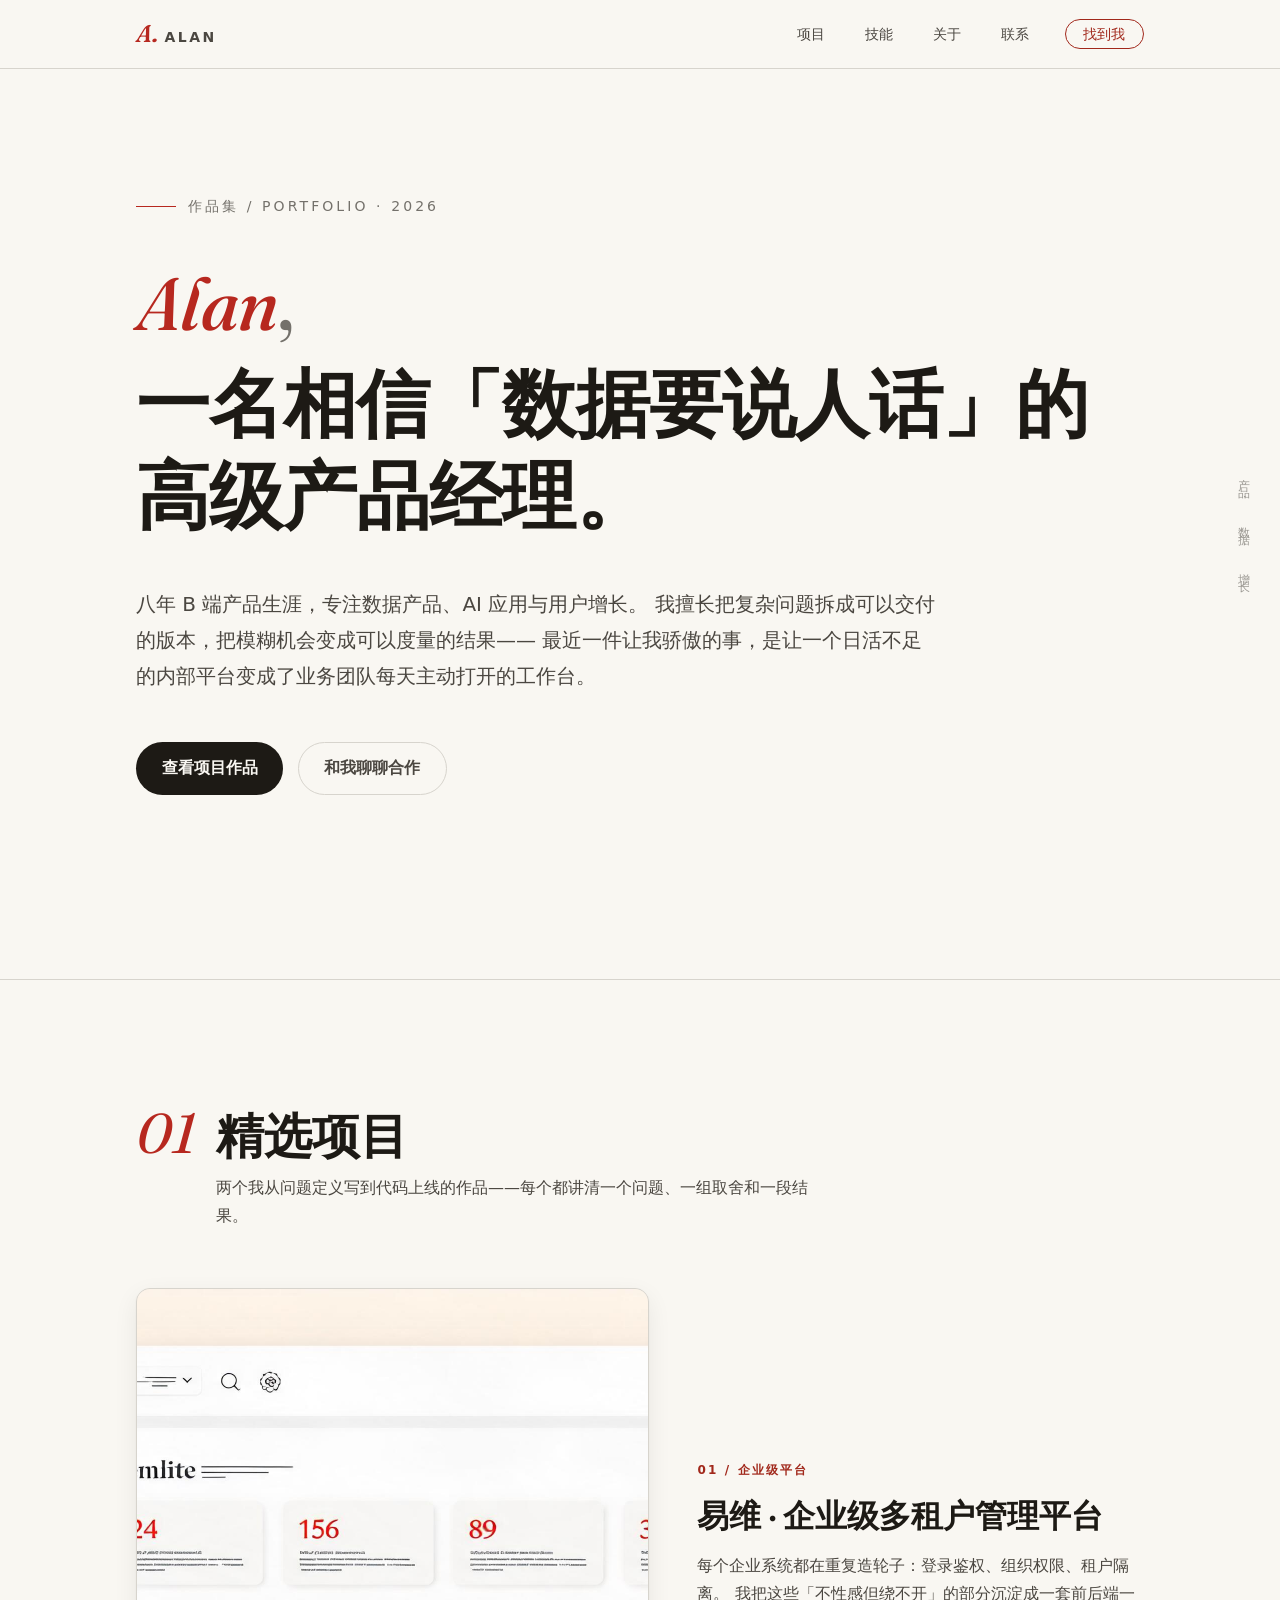
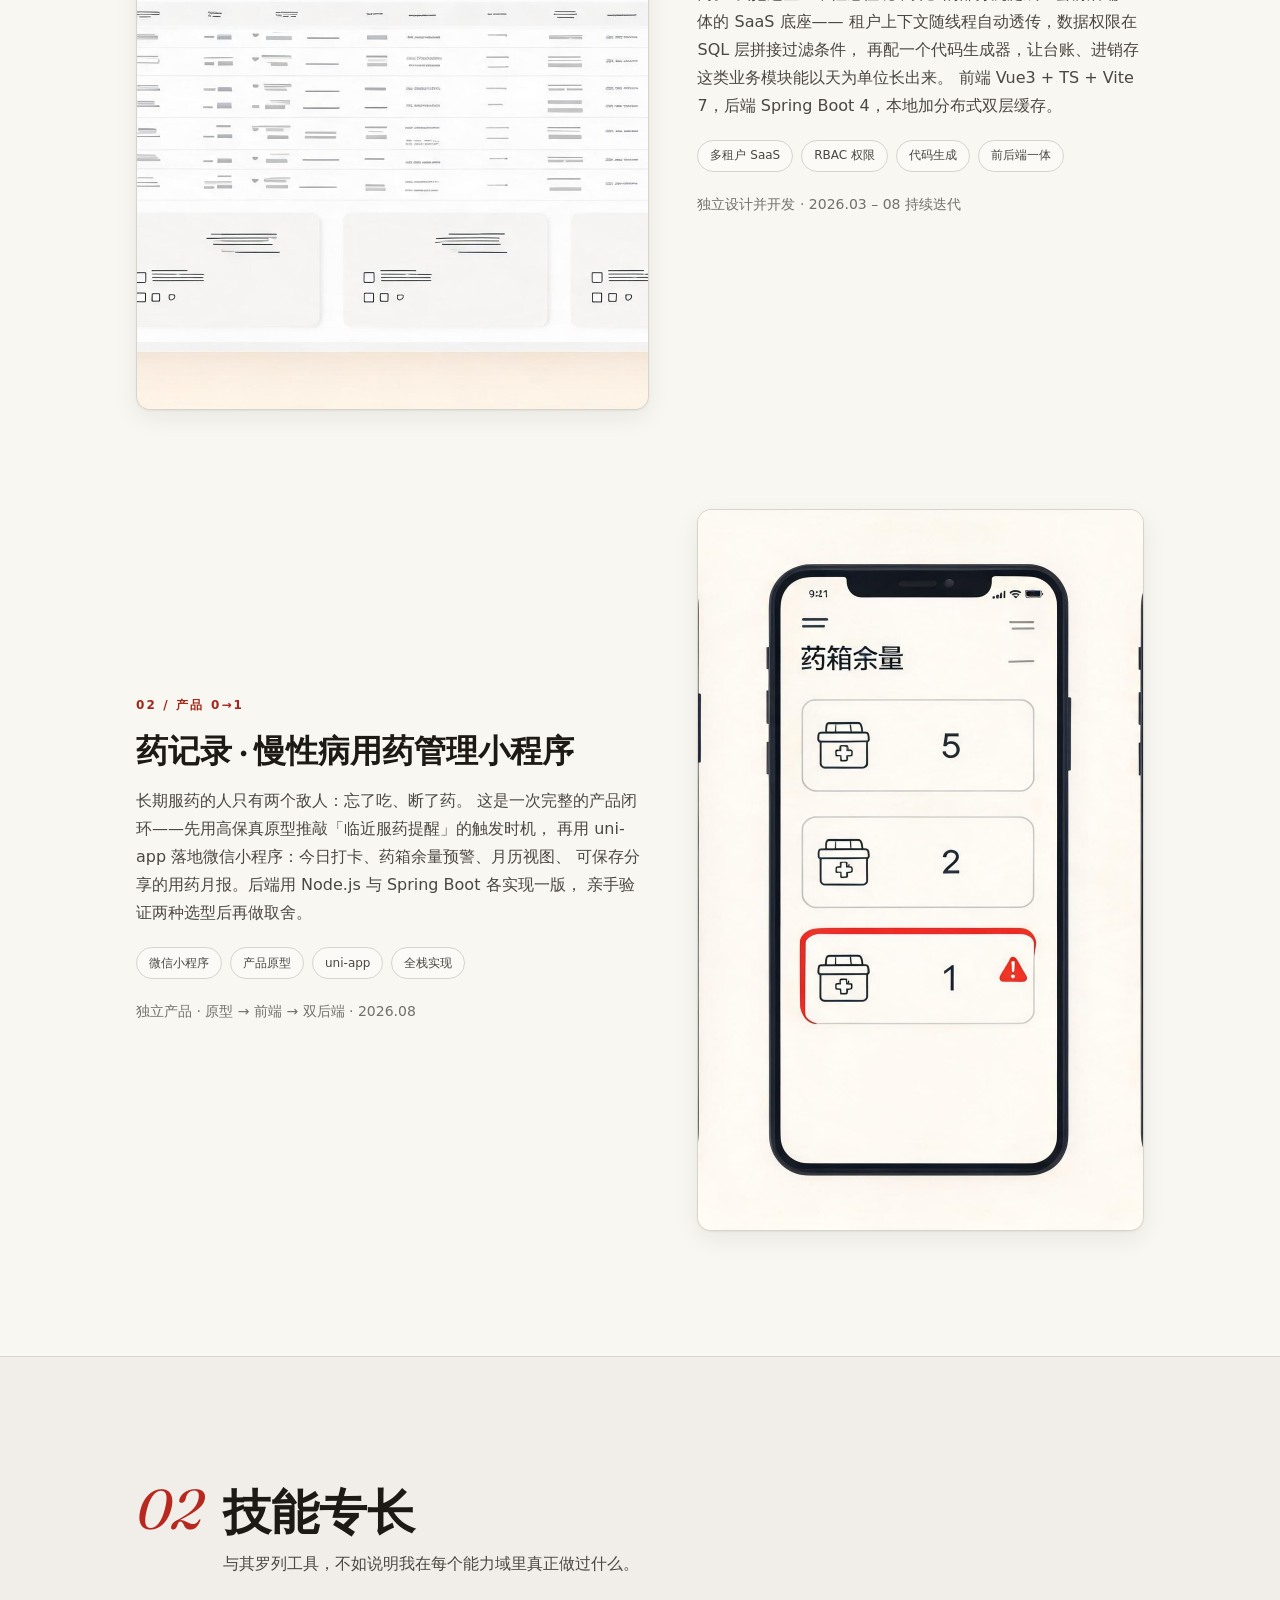
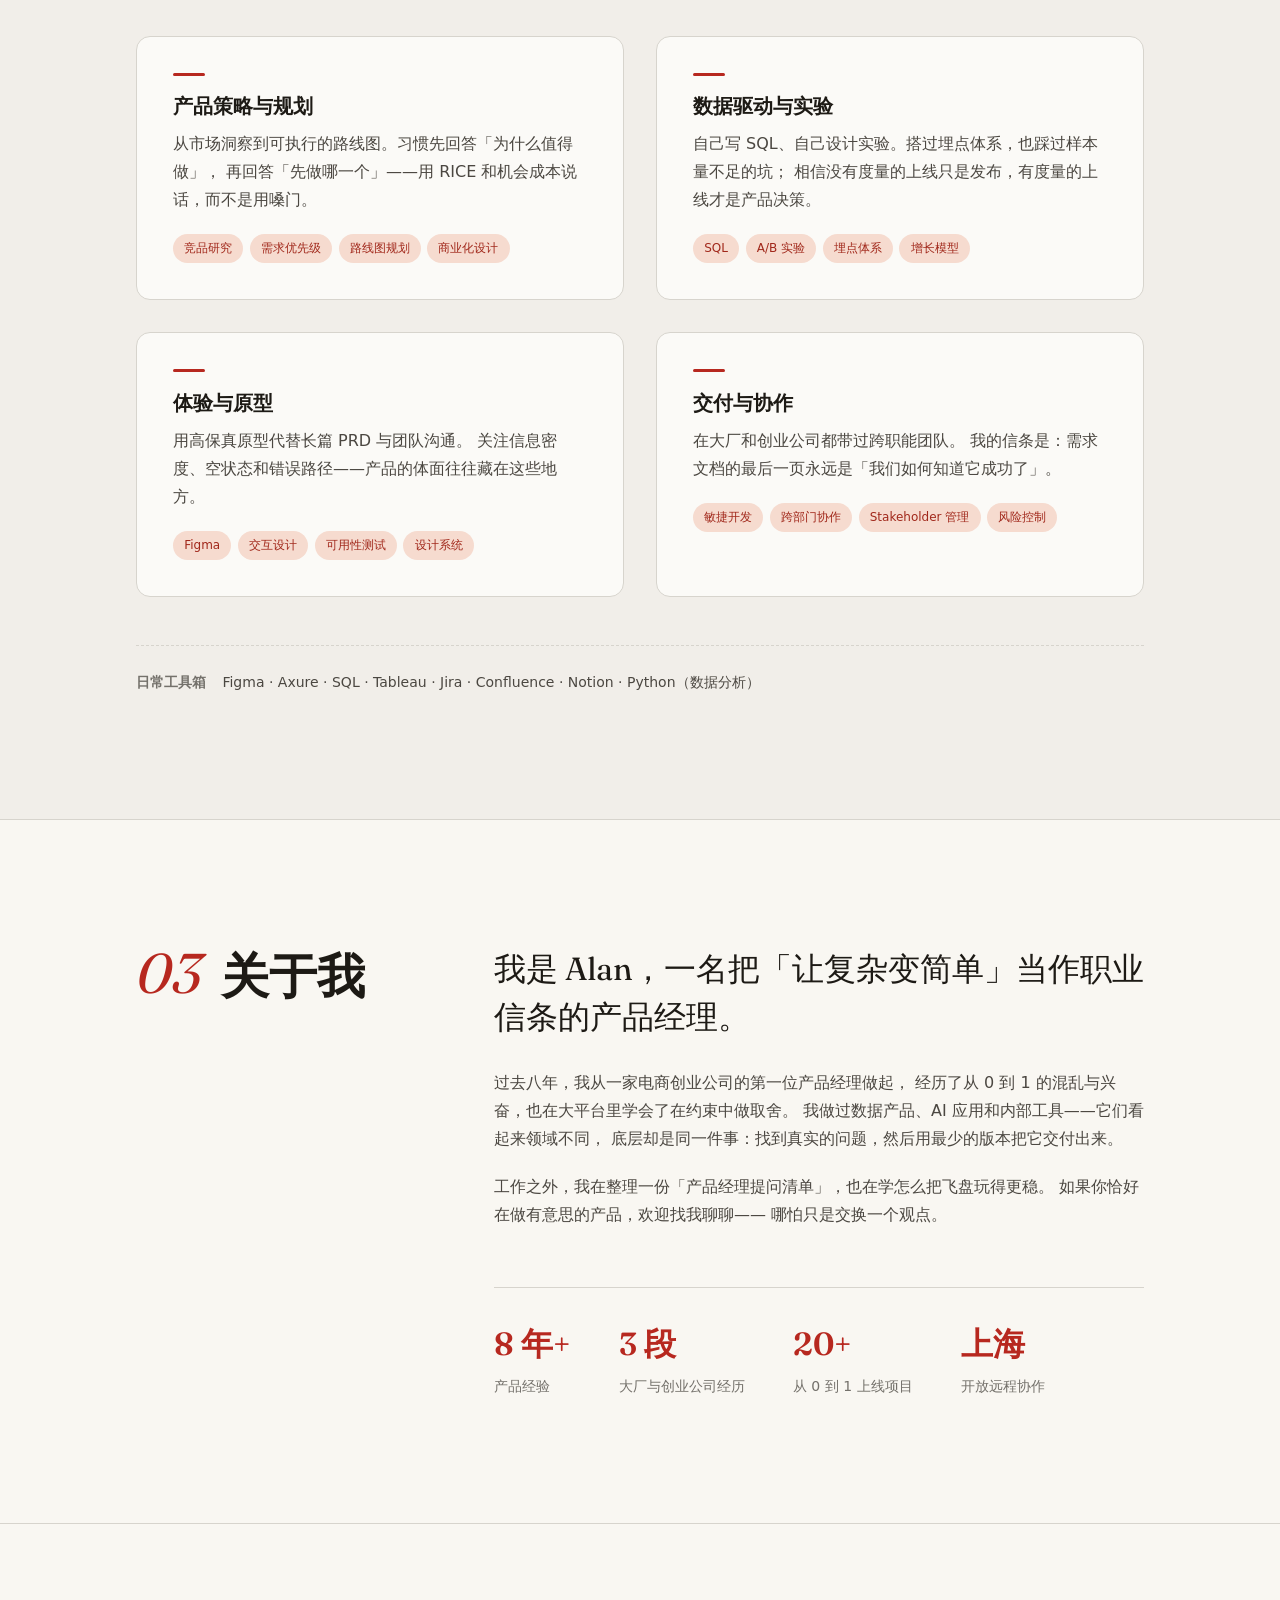
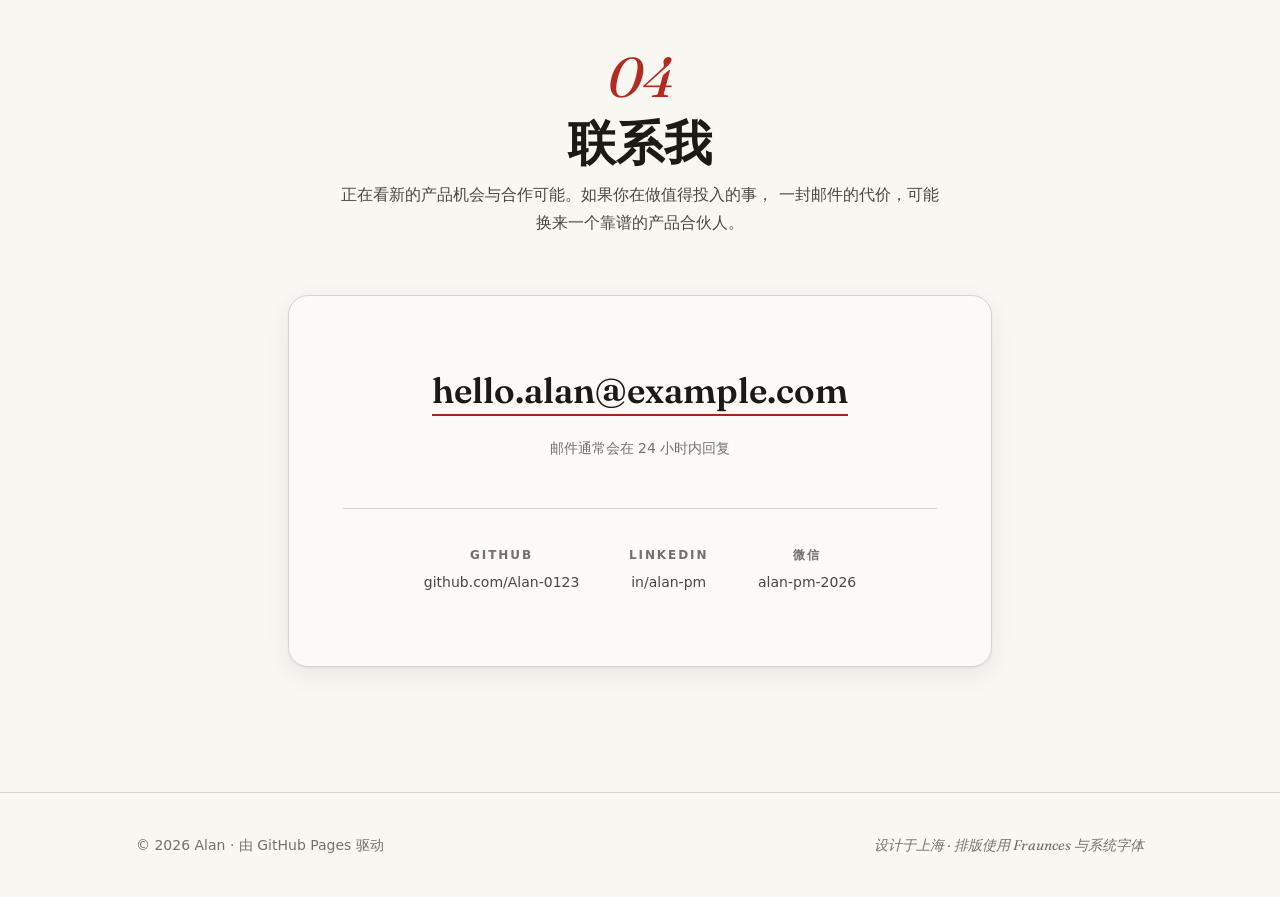
==== commit be2e8b61: "项目板块替换为真实项目经验（易维/药记录）" ====
--- a/index.html
+++ b/index.html
@@ -8,7 +8,7 @@
   <meta property="og:title" content="Alan · 高级产品经理 — 个人作品集">
   <meta property="og:description" content="专注数据产品、AI 应用与增长的资深产品经理。">
   <meta property="og:type" content="website">
-  <meta property="og:image" content="assets/images/project-analytics.jpg">
+  <meta property="og:image" content="assets/images/project-yiwei.jpg">
   <link rel="icon" href="data:image/svg+xml,%3Csvg xmlns='http://www.w3.org/2000/svg' viewBox='0 0 64 64'%3E%3Crect width='64' height='64' rx='12' fill='%239a3412'/%3E%3Ctext x='32' y='44' font-family='Georgia,serif' font-style='italic' font-size='36' fill='%23fdf8f2' text-anchor='middle'%3EA%3C/text%3E%3C/svg%3E">
   <link rel="preconnect" href="https://fonts.googleapis.com">
   <link rel="preconnect" href="https://fonts.gstatic.com" crossorigin>
@@ -87,128 +87,60 @@
         <header class="section-head reveal">
           <p class="section-index">01</p>
           <h2 class="section-title">精选项目</h2>
-          <p class="section-note">四个我愿意署名的作品——每个都讲清一个问题、一组取舍和一段结果。</p>
+          <p class="section-note">两个我从问题定义写到代码上线的作品——每个都讲清一个问题、一组取舍和一段结果。</p>
         </header>
 
         <div class="project-list">
 
-          <!-- 项目一 -->
+          <!-- 项目一：易维 -->
           <article class="project reveal">
-            <a class="project-media" href="https://example.com/case-analytics" target="_blank" rel="noopener">
-              <img src="assets/images/project-analytics.jpg"
-                   alt="数据智能分析平台界面预览：暖白背景的看板，折线图与指标卡用朱红色强调" loading="lazy" width="1280" height="720">
-            </a>
+            <div class="project-media">
+              <img src="assets/images/project-yiwei.jpg"
+                   alt="易维多租户管理平台界面预览：暖白背景的管理后台，左侧导航、租户切换与数据表格用朱红色强调" loading="lazy" width="1280" height="720">
+            </div>
             <div class="project-body">
-              <p class="project-index">01 / 数据产品</p>
-              <h3 class="project-title">
-                <a href="https://example.com/case-analytics" target="_blank" rel="noopener">零售数据智能分析平台 · 重构</a>
-              </h3>
+              <p class="project-index">01 / 企业级平台</p>
+              <h3 class="project-title">易维 · 企业级多租户管理平台</h3>
               <p class="project-desc">
-                接手时看板月使用率不足 20%，业务同学宁愿导出 Excel。
-                重构的核心不是加图表，而是重新定义指标口径与权限模型——
-                让区域经理打开首页就能回答「今天哪些门店在报警」。
-                核心链路从 7 步压缩到 3 步，季度活跃账号增长 3.2 倍。
+                每个企业系统都在重复造轮子：登录鉴权、组织权限、租户隔离。
+                我把这些「不性感但绕不开」的部分沉淀成一套前后端一体的 SaaS 底座——
+                租户上下文随线程自动透传，数据权限在 SQL 层拼接过滤条件，
+                再配一个代码生成器，让台账、进销存这类业务模块能以天为单位长出来。
+                前端 Vue3 + TS + Vite 7，后端 Spring Boot 4，本地加分布式双层缓存。
               </p>
               <ul class="project-tags" aria-label="项目标签">
-                <li>B 端 SaaS</li>
-                <li>指标体系</li>
-                <li>权限重构</li>
+                <li>多租户 SaaS</li>
+                <li>RBAC 权限</li>
+                <li>代码生成</li>
+                <li>前后端一体</li>
               </ul>
-              <p class="project-meta">产品负责人 · 6 人产研团队 · 2023–2024</p>
-              <p class="project-links">
-                <a class="text-link" href="https://example.com/case-analytics" target="_blank" rel="noopener">查看案例</a>
-                <a class="text-link" href="https://github.com/Alan-0123" target="_blank" rel="noopener">GitHub</a>
-              </p>
+              <p class="project-meta">独立设计并开发 · 2026.03 – 08 持续迭代</p>
             </div>
           </article>
 
-          <!-- 项目二 -->
+          <!-- 项目二：药记录 -->
           <article class="project project--flip reveal">
-            <a class="project-media" href="https://example.com/case-ai-service" target="_blank" rel="noopener">
-              <img src="assets/images/project-ai-chat.jpg"
-                   alt="AI 智能客服系统界面预览：会话卡片与意图识别标签，朱红色点缀" loading="lazy" width="1280" height="720">
-            </a>
+            <div class="project-media">
+              <img src="assets/images/project-yaojilu.jpg"
+                   alt="药记录小程序界面预览：三块手机屏展示今日用药清单、药箱余量卡与月历打卡，朱红色点缀" loading="lazy" width="1280" height="720">
+            </div>
             <div class="project-body">
-              <p class="project-index">02 / AI 应用</p>
-              <h3 class="project-title">
-                <a href="https://example.com/case-ai-service" target="_blank" rel="noopener">AI 智能客服 · 从 0 到 1</a>
-              </h3>
+              <p class="project-index">02 / 产品 0→1</p>
+              <h3 class="project-title">药记录 · 慢性病用药管理小程序</h3>
               <p class="project-desc">
-                电商客户咨询高峰期排队 40 分钟，人工坐席成本占客服预算六成。
-                我主导了从场景分层开始的完整设计：先让 AI 兜住 60% 的标准问题，
-                再把「什么时候转人工」做成产品里最重要的一个决策点。
-                上线后意图识别准确率 91%，人工转接量下降 47%。
+                长期服药的人只有两个敌人：忘了吃、断了药。
+                这是一次完整的产品闭环——先用高保真原型推敲「临近服药提醒」的触发时机，
+                再用 uni-app 落地微信小程序：今日打卡、药箱余量预警、月历视图、
+                可保存分享的用药月报。后端用 Node.js 与 Spring Boot 各实现一版，
+                亲手验证两种选型后再做取舍。
               </p>
               <ul class="project-tags" aria-label="项目标签">
-                <li>LLM 应用</li>
-                <li>人机协作</li>
-                <li>0 到 1</li>
+                <li>微信小程序</li>
+                <li>产品原型</li>
+                <li>uni-app</li>
+                <li>全栈实现</li>
               </ul>
-              <p class="project-meta">产品主理 · 9 人跨职能团队 · 2024–2025</p>
-              <p class="project-links">
-                <a class="text-link" href="https://example.com/case-ai-service" target="_blank" rel="noopener">查看案例</a>
-                <a class="text-link" href="https://github.com/Alan-0123" target="_blank" rel="noopener">GitHub</a>
-              </p>
-            </div>
-          </article>
-
-          <!-- 项目三 -->
-          <article class="project reveal">
-            <a class="project-media" href="https://example.com/case-membership" target="_blank" rel="noopener">
-              <img src="assets/images/project-membership.jpg"
-                   alt="会员增长体系界面预览：三块手机屏幕展示会员等级卡片与权益页" loading="lazy" width="1280" height="720">
-            </a>
-            <div class="project-body">
-              <p class="project-index">03 / 用户增长</p>
-              <h3 class="project-title">
-                <a href="https://example.com/case-membership" target="_blank" rel="noopener">会员权益体系 · 留存增长</a>
-              </h3>
-              <p class="project-desc">
-                会员付费后 30 日留存仅 34%，权益「看得见、用不上」。
-                我们用三个实验找到了真正影响续费的两类权益，
-                砍掉了一半的 SKU，把签到、兑换和到期提醒重连成一条行为链路。
-                90 天后 30 日留存提升至 52%，续费率提升 18%。
-              </p>
-              <ul class="project-tags" aria-label="项目标签">
-                <li>增长实验</li>
-                <li>会员体系</li>
-                <li>留存设计</li>
-              </ul>
-              <p class="project-meta">增长产品经理 · 数据 + 设计 + 运营 · 2022–2023</p>
-              <p class="project-links">
-                <a class="text-link" href="https://example.com/case-membership" target="_blank" rel="noopener">查看案例</a>
-                <a class="text-link" href="https://github.com/Alan-0123" target="_blank" rel="noopener">GitHub</a>
-              </p>
-            </div>
-          </article>
-
-          <!-- 项目四 -->
-          <article class="project project--flip reveal">
-            <a class="project-media" href="https://example.com/case-workflow" target="_blank" rel="noopener">
-              <img src="assets/images/project-workflow.jpg"
-                   alt="产研协作中台界面预览：看板视图的任务卡片，朱红色状态标签" loading="lazy" width="1280" height="720">
-            </a>
-            <div class="project-body">
-              <p class="project-index">04 / 内部工具</p>
-              <h3 class="project-title">
-                <a href="https://example.com/case-workflow" target="_blank" rel="noopener">产研协作中台 · 效率工具</a>
-              </h3>
-              <p class="project-desc">
-                需求散落在五个系统里，评审靠口头，交付状态靠问。
-                这套内部中台把需求池、评审流和发布日历合并成单一事实源，
-                并为管理者做了一页「交付健康度」视图。
-                中型需求平均交付周期从 4 周缩短到 9 天，全员周活跃 87%。
-              </p>
-              <ul class="project-tags" aria-label="项目标签">
-                <li>内部平台</li>
-                <li>流程再造</li>
-                <li>降本增效</li>
-              </ul>
-              <p class="project-meta">产品经理 · 内部平台组 · 2021–2022</p>
-              <p class="project-links">
-                <a class="text-link" href="https://example.com/case-workflow" target="_blank" rel="noopener">查看案例</a>
-                <a class="text-link" href="https://github.com/Alan-0123" target="_blank" rel="noopener">GitHub</a>
-              </p>
+              <p class="project-meta">独立产品 · 原型 → 前端 → 双后端 · 2026.08</p>
             </div>
           </article>
 
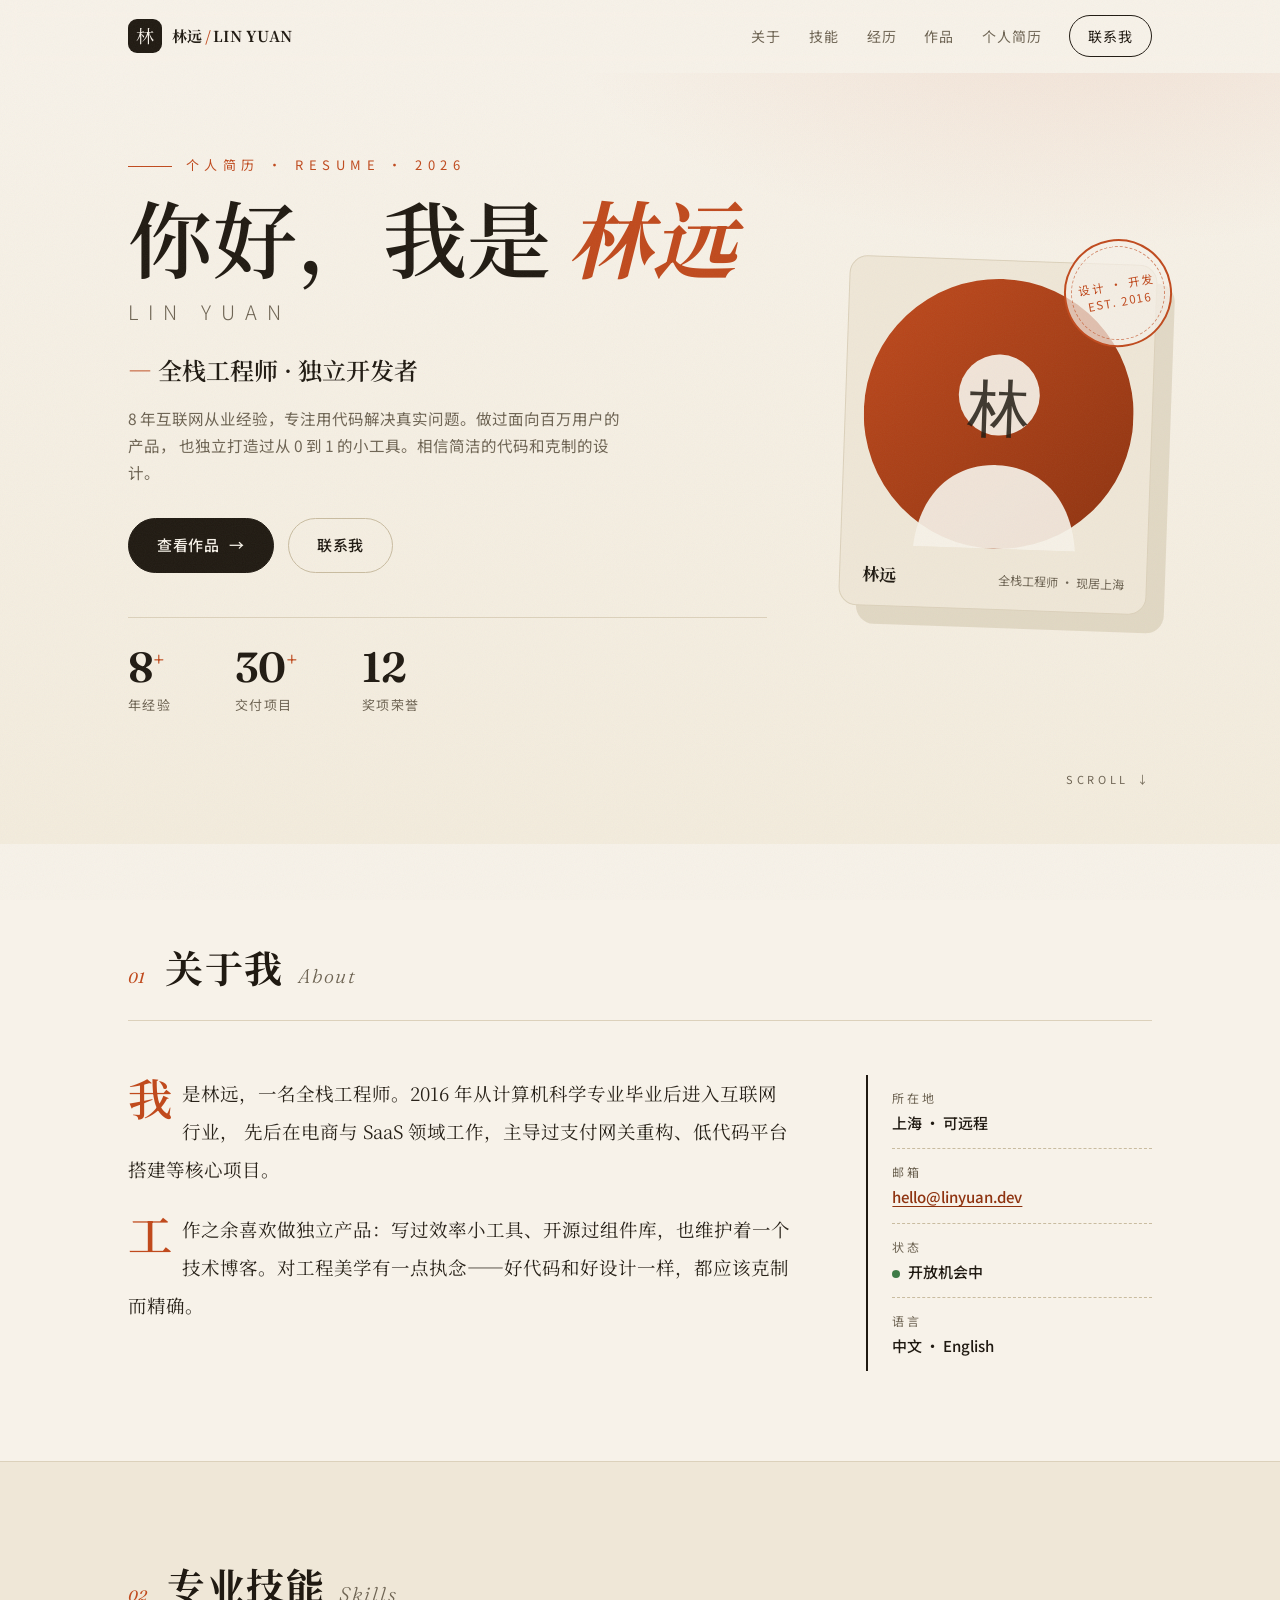
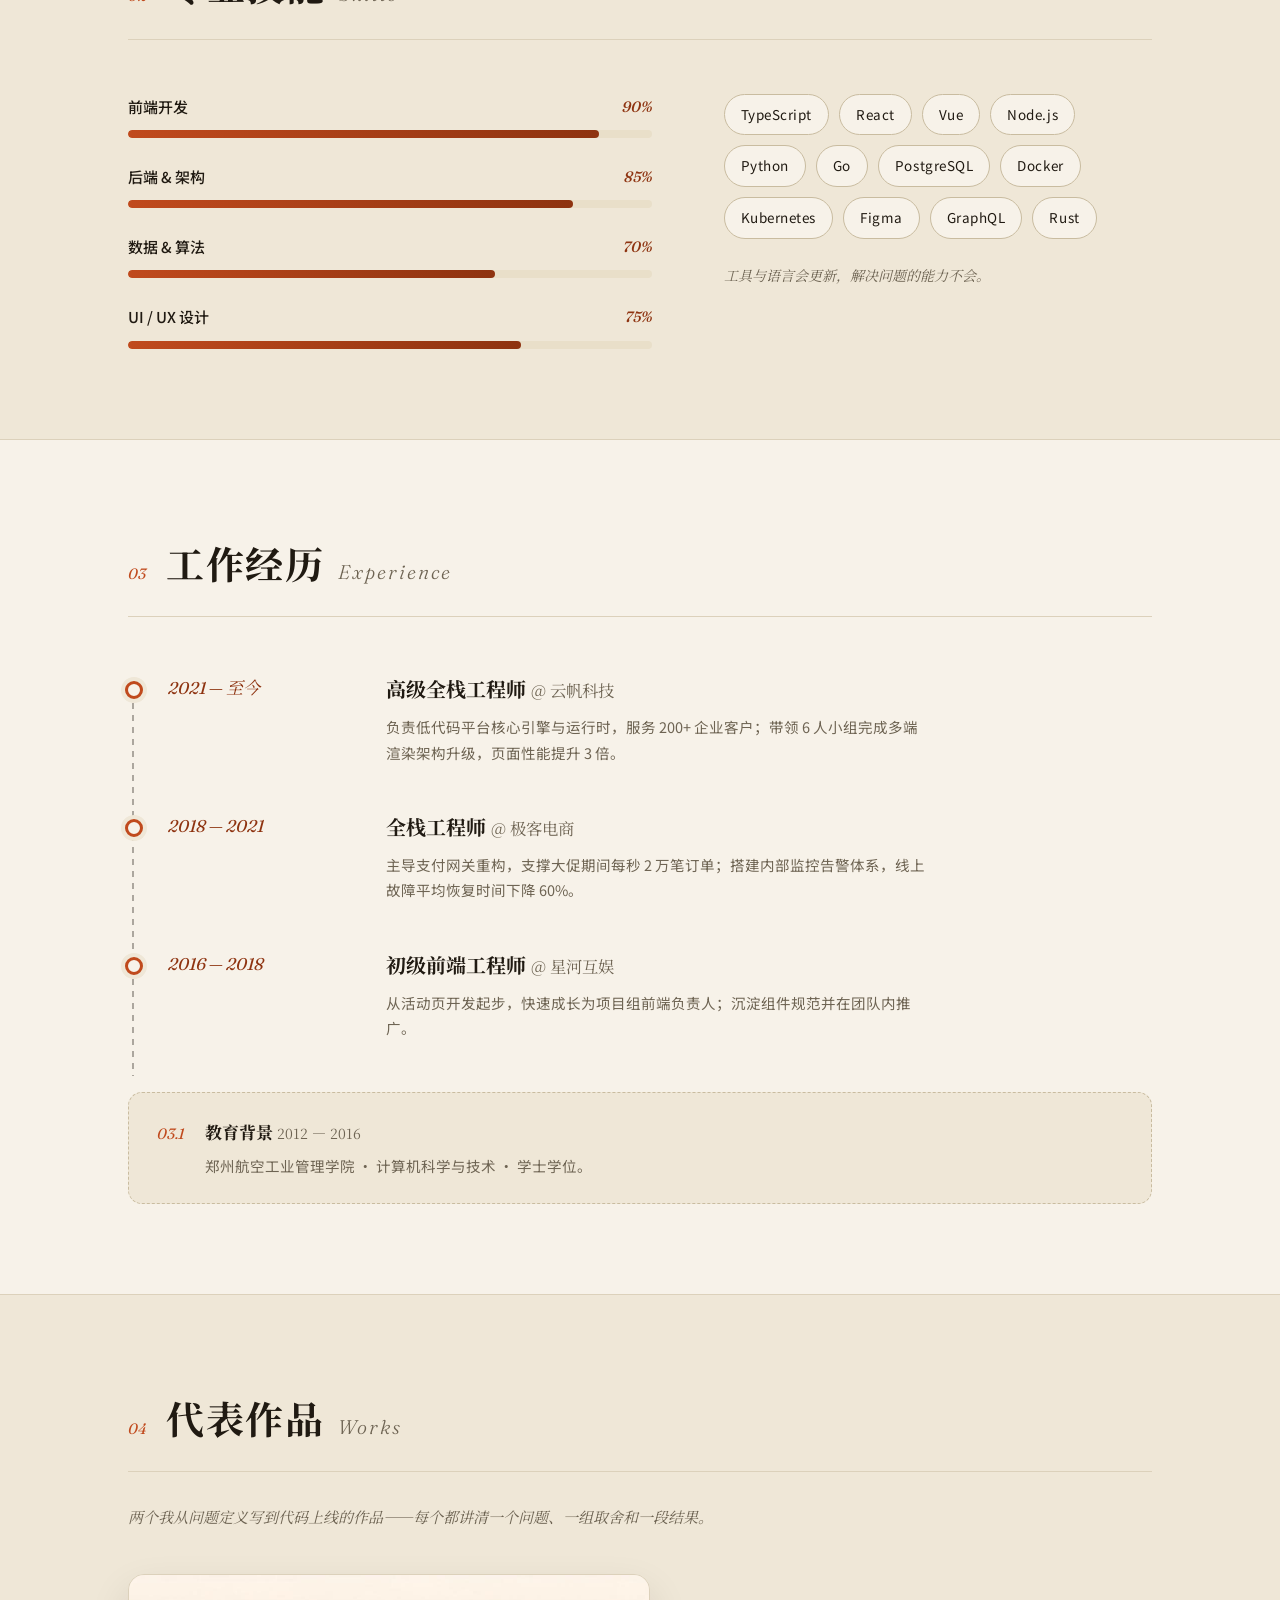
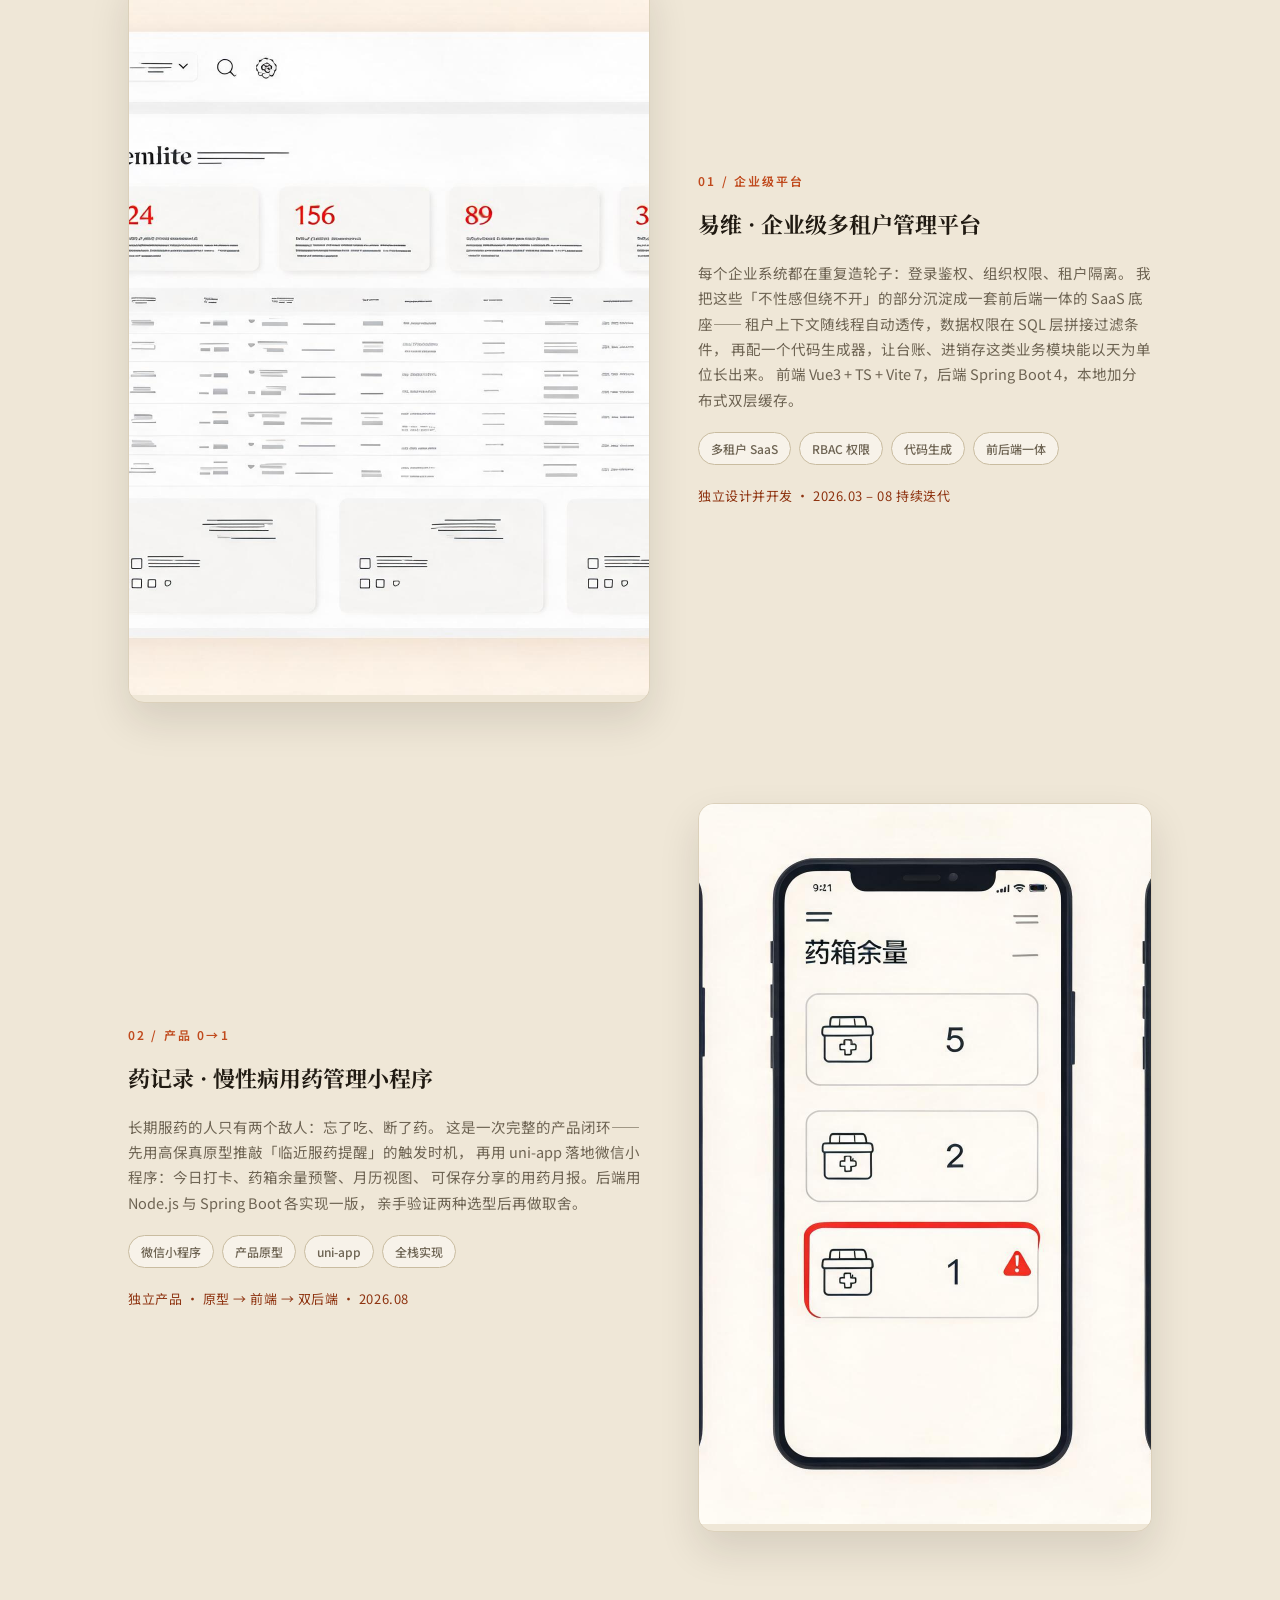
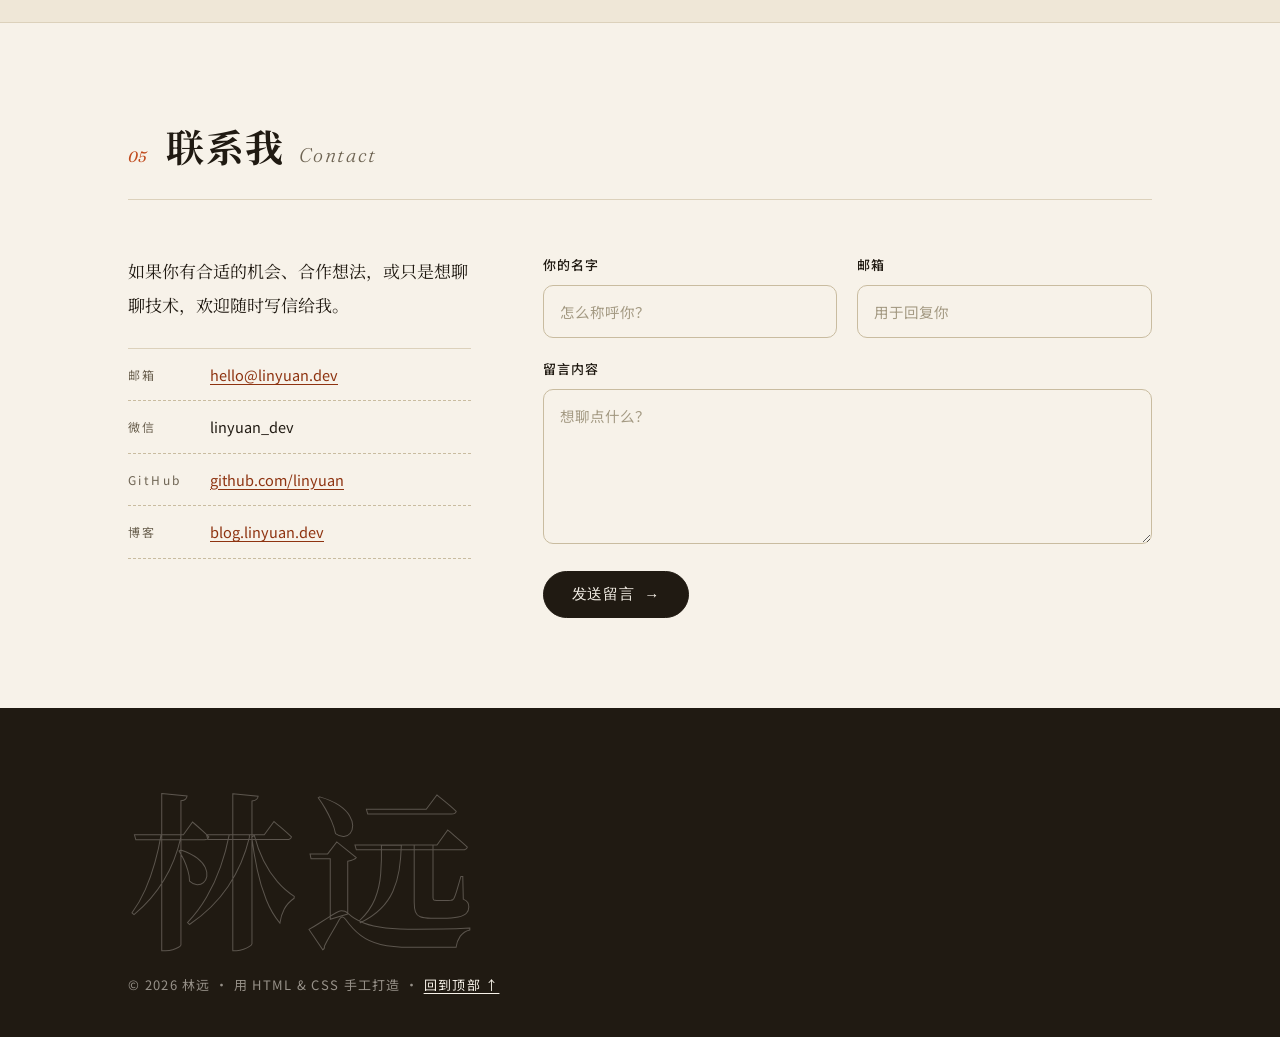
==== commit 1036aa51: "启用新版简历主题首页，新增 resume.html/PDF/DOCX，保留项目经验" ====
--- a/index.html
+++ b/index.html
@@ -3,93 +3,205 @@
 <head>
   <meta charset="UTF-8">
   <meta name="viewport" content="width=device-width, initial-scale=1.0">
-  <title>Alan · 高级产品经理 — 个人作品集</title>
-  <meta name="description" content="Alan 的个人作品集：8 年 B 端产品经验，专注数据产品、AI 应用与增长。精选项目、技能专长与联系方式。">
-  <meta property="og:title" content="Alan · 高级产品经理 — 个人作品集">
-  <meta property="og:description" content="专注数据产品、AI 应用与增长的资深产品经理。">
-  <meta property="og:type" content="website">
-  <meta property="og:image" content="assets/images/project-yiwei.jpg">
-  <link rel="icon" href="data:image/svg+xml,%3Csvg xmlns='http://www.w3.org/2000/svg' viewBox='0 0 64 64'%3E%3Crect width='64' height='64' rx='12' fill='%239a3412'/%3E%3Ctext x='32' y='44' font-family='Georgia,serif' font-style='italic' font-size='36' fill='%23fdf8f2' text-anchor='middle'%3EA%3C/text%3E%3C/svg%3E">
+  <title>林远 · 个人简历</title>
+  <meta name="description" content="林远的个人简历网站 — 全栈工程师 / 独立开发者">
+  <link rel="icon" href="data:image/svg+xml,%3Csvg xmlns='http://www.w3.org/2000/svg' viewBox='0 0 64 64'%3E%3Crect width='64' height='64' rx='14' fill='%23201A12'/%3E%3Ctext x='32' y='43' font-size='30' text-anchor='middle' fill='%23F7F2E9' font-family='serif'%3E%E6%9E%97%3C/text%3E%3C/svg%3E">
   <link rel="preconnect" href="https://fonts.googleapis.com">
   <link rel="preconnect" href="https://fonts.gstatic.com" crossorigin>
-  <link href="https://fonts.googleapis.com/css2?family=Fraunces:ital,opsz,wght@0,9..144,400;0,9..144,600;1,9..144,400;1,9..144,500&display=swap" rel="stylesheet">
-  <link rel="stylesheet" href="assets/css/style.css">
+  <link href="https://fonts.googleapis.com/css2?family=Fraunces:ital,opsz,wght@0,9..144,300..900;1,9..144,300..900&family=Noto+Serif+SC:wght@400;600;700&family=Noto+Sans+SC:wght@300;400;500;700&display=swap" rel="stylesheet">
+  <link rel="stylesheet" href="style.css">
 </head>
 <body>
   <a class="skip-link" href="#main">跳到主要内容</a>
-
-  <!-- ===================== 顶部导航 ===================== -->
+  <div class="grain" aria-hidden="true"></div>
+
   <header class="site-header" id="top">
     <div class="container header-inner">
-      <a class="brand" href="#top" aria-label="回到顶部">
-        <span class="brand-mark" aria-hidden="true">A<span class="brand-dot">.</span></span>
-        <span class="brand-name">Alan</span>
+      <a class="logo" href="#top">
+        <span class="logo-mark" aria-hidden="true">林</span>
+        <span class="logo-text">林远<em>/</em>LIN&nbsp;YUAN</span>
       </a>
-
-      <button class="nav-toggle" id="navToggle" aria-expanded="false" aria-controls="siteNav" aria-label="打开菜单">
-        <span class="nav-toggle-bar"></span>
-        <span class="nav-toggle-bar"></span>
+      <nav class="site-nav" id="site-menu" aria-label="主导航">
+        <a href="#about">关于</a>
+        <a href="#skills">技能</a>
+        <a href="#experience">经历</a>
+        <a href="#works">作品</a>
+        <a href="resume.html">个人简历</a>
+        <a href="#contact" class="nav-cta">联系我</a>
+      </nav>
+      <button class="nav-toggle" type="button" aria-expanded="false" aria-controls="site-menu" aria-label="打开菜单">
+        <span></span><span></span><span></span>
       </button>
-
-      <nav class="site-nav" id="siteNav" aria-label="主导航">
-        <ul class="nav-list">
-          <li><a href="#projects" class="nav-link">项目</a></li>
-          <li><a href="#skills" class="nav-link">技能</a></li>
-          <li><a href="#about" class="nav-link">关于</a></li>
-          <li><a href="#contact" class="nav-link">联系</a></li>
-          <li><a href="mailto:hello.alan@example.com" class="nav-link nav-link--cta">找到我</a></li>
-        </ul>
-      </nav>
     </div>
   </header>
 
   <main id="main">
-
-    <!-- ===================== 首屏 · 个人简介 ===================== -->
-    <!-- 编辑提示：替换姓名、职位定位、一句话介绍与底部元信息 -->
-    <section class="hero" aria-label="个人简介">
+    <!-- HERO -->
+    <section class="hero" aria-labelledby="hero-title">
       <div class="container hero-inner">
-        <p class="hero-kicker reveal">作品集 / Portfolio · 2026</p>
-
-        <h1 class="hero-title">
-          <span class="hero-name reveal">Alan<em class="hero-name-tail">,</em></span>
-          <span class="hero-role reveal">一名相信「数据要说人话」的<br>高级产品经理。</span>
-        </h1>
-
-        <p class="hero-lede reveal">
-          八年 B 端产品生涯，专注数据产品、AI 应用与用户增长。
-          我擅长把复杂问题拆成可以交付的版本，把模糊机会变成可以度量的结果——
-          最近一件让我骄傲的事，是让一个日活不足的内部平台变成了业务团队每天主动打开的工作台。
-        </p>
-
-        <div class="hero-actions reveal">
-          <a class="btn btn--primary" href="#projects">查看项目作品</a>
-          <a class="btn btn--ghost" href="#contact">和我聊聊合作</a>
-        </div>
-
-        <p class="hero-meta reveal">
-          <span>8 年产品经验</span>
-          <span aria-hidden="true">·</span>
-          <span>上海 · 开放远程</span>
-          <span aria-hidden="true">·</span>
-          <span>当前状态：考虑新机会</span>
-        </p>
-      </div>
-
-      <p class="hero-ornament" aria-hidden="true">产品 · 数据 · 增长</p>
-    </section>
-
-    <!-- ===================== 精选项目 ===================== -->
-    <!-- 编辑提示：每个 <article> 是一个项目。修改标题、描述、meta 标签、
-         预览图（assets/images/ 目录）与链接即可。建议保留 3–5 个最有代表性的项目。 -->
-    <section class="section" id="projects">
-      <div class="container">
-        <header class="section-head reveal">
-          <p class="section-index">01</p>
-          <h2 class="section-title">精选项目</h2>
-          <p class="section-note">两个我从问题定义写到代码上线的作品——每个都讲清一个问题、一组取舍和一段结果。</p>
-        </header>
-
+        <div class="hero-text">
+          <p class="hero-kicker reveal">个人简历 · RESUME · 2026</p>
+          <h1 class="hero-title reveal" id="hero-title">
+            你好，我是 <em>林远</em>
+            <span class="hero-name-en">LIN&nbsp;YUAN</span>
+          </h1>
+          <p class="hero-sub reveal">全栈工程师 · 独立开发者</p>
+          <p class="hero-desc reveal">
+            8 年互联网从业经验，专注用代码解决真实问题。做过面向百万用户的产品，
+            也独立打造过从 0 到 1 的小工具。相信简洁的代码和克制的设计。
+          </p>
+          <div class="hero-actions reveal">
+            <a href="#works" class="btn btn-primary">查看作品<span aria-hidden="true">→</span></a>
+            <a href="#contact" class="btn btn-ghost">联系我</a>
+          </div>
+          <dl class="hero-stats reveal">
+            <div><dt>8<sup>+</sup></dt><dd>年经验</dd></div>
+            <div><dt>30<sup>+</sup></dt><dd>交付项目</dd></div>
+            <div><dt>12</dt><dd>奖项荣誉</dd></div>
+          </dl>
+        </div>
+        <aside class="hero-side reveal" aria-label="头像与签名">
+          <div class="portrait-card">
+            <div class="portrait" role="img" aria-label="林远的头像占位图">
+              <svg viewBox="0 0 200 200" aria-hidden="true">
+                <defs>
+                  <linearGradient id="pg" x1="0" y1="0" x2="1" y2="1">
+                    <stop offset="0" stop-color="#C04A1D"/>
+                    <stop offset="1" stop-color="#8E3310"/>
+                  </linearGradient>
+                </defs>
+                <circle cx="100" cy="100" r="100" fill="url(#pg)"/>
+                <circle cx="100" cy="86" r="30" fill="#F7F2E9" opacity="0.92"/>
+                <path d="M40 200c4-42 30-62 60-62s56 20 60 62Z" fill="#F7F2E9" opacity="0.92"/>
+                <text x="100" y="112" text-anchor="middle" font-family="serif" font-size="46" fill="#201A12" opacity="0.85">林</text>
+              </svg>
+            </div>
+            <div class="portrait-meta">
+              <strong>林远</strong>
+              <span>全栈工程师 · 现居上海</span>
+            </div>
+            <div class="stamp" aria-hidden="true">设计 · 开发<br>EST. 2016</div>
+          </div>
+        </aside>
+      </div>
+      <div class="container hero-rule" aria-hidden="true"><span>SCROLL</span></div>
+    </section>
+
+    <!-- ABOUT -->
+    <section class="section" id="about" aria-labelledby="about-title">
+      <div class="container">
+        <header class="section-head reveal">
+          <span class="section-no">01</span>
+          <h2 id="about-title">关于我<span class="title-en">About</span></h2>
+        </header>
+        <div class="about-grid">
+          <div class="about-text reveal">
+            <p>
+              我是林远，一名全栈工程师。2016 年从计算机科学专业毕业后进入互联网行业，
+              先后在电商与 SaaS 领域工作，主导过支付网关重构、低代码平台搭建等核心项目。
+            </p>
+            <p>
+              工作之余喜欢做独立产品：写过效率小工具、开源过组件库，也维护着一个
+              技术博客。对工程美学有一点执念——好代码和好设计一样，都应该克制而精确。
+            </p>
+          </div>
+          <dl class="about-facts reveal">
+            <div><dt>所在地</dt><dd>上海 · 可远程</dd></div>
+            <div><dt>邮箱</dt><dd><a href="mailto:hello@linyuan.dev">hello@linyuan.dev</a></dd></div>
+            <div><dt>状态</dt><dd><span class="dot" aria-hidden="true"></span>开放机会中</dd></div>
+            <div><dt>语言</dt><dd>中文 · English</dd></div>
+          </dl>
+        </div>
+      </div>
+    </section>
+
+    <!-- SKILLS -->
+    <section class="section section-tint" id="skills" aria-labelledby="skills-title">
+      <div class="container">
+        <header class="section-head reveal">
+          <span class="section-no">02</span>
+          <h2 id="skills-title">专业技能<span class="title-en">Skills</span></h2>
+        </header>
+        <div class="skills-grid">
+          <div class="skill-group reveal">
+            <div class="skill-bar">
+              <div class="skill-bar-head"><span>前端开发</span><span>90%</span></div>
+              <div class="skill-track"><div class="skill-fill" data-level="90"></div></div>
+            </div>
+            <div class="skill-bar">
+              <div class="skill-bar-head"><span>后端 &amp; 架构</span><span>85%</span></div>
+              <div class="skill-track"><div class="skill-fill" data-level="85"></div></div>
+            </div>
+            <div class="skill-bar">
+              <div class="skill-bar-head"><span>数据 &amp; 算法</span><span>70%</span></div>
+              <div class="skill-track"><div class="skill-fill" data-level="70"></div></div>
+            </div>
+            <div class="skill-bar">
+              <div class="skill-bar-head"><span>UI / UX 设计</span><span>75%</span></div>
+              <div class="skill-track"><div class="skill-fill" data-level="75"></div></div>
+            </div>
+          </div>
+          <div class="skill-chips reveal">
+            <span class="chip">TypeScript</span><span class="chip">React</span>
+            <span class="chip">Vue</span><span class="chip">Node.js</span>
+            <span class="chip">Python</span><span class="chip">Go</span>
+            <span class="chip">PostgreSQL</span><span class="chip">Docker</span>
+            <span class="chip">Kubernetes</span><span class="chip">Figma</span>
+            <span class="chip">GraphQL</span><span class="chip">Rust</span>
+            <p class="chips-note">工具与语言会更新，解决问题的能力不会。</p>
+          </div>
+        </div>
+      </div>
+    </section>
+
+    <!-- EXPERIENCE -->
+    <section class="section" id="experience" aria-labelledby="exp-title">
+      <div class="container">
+        <header class="section-head reveal">
+          <span class="section-no">03</span>
+          <h2 id="exp-title">工作经历<span class="title-en">Experience</span></h2>
+        </header>
+        <ol class="timeline">
+          <li class="timeline-item reveal">
+            <div class="timeline-when">2021 — 至今</div>
+            <div class="timeline-body">
+              <h3>高级全栈工程师 <span class="timeline-org">@ 云帆科技</span></h3>
+              <p>负责低代码平台核心引擎与运行时，服务 200+ 企业客户；带领 6 人小组完成多端渲染架构升级，页面性能提升 3 倍。</p>
+            </div>
+          </li>
+          <li class="timeline-item reveal">
+            <div class="timeline-when">2018 — 2021</div>
+            <div class="timeline-body">
+              <h3>全栈工程师 <span class="timeline-org">@ 极客电商</span></h3>
+              <p>主导支付网关重构，支撑大促期间每秒 2 万笔订单；搭建内部监控告警体系，线上故障平均恢复时间下降 60%。</p>
+            </div>
+          </li>
+          <li class="timeline-item reveal">
+            <div class="timeline-when">2016 — 2018</div>
+            <div class="timeline-body">
+              <h3>初级前端工程师 <span class="timeline-org">@ 星河互娱</span></h3>
+              <p>从活动页开发起步，快速成长为项目组前端负责人；沉淀组件规范并在团队内推广。</p>
+            </div>
+          </li>
+        </ol>
+        <div class="education reveal">
+          <span class="section-no">03.1</span>
+          <div>
+            <h3>教育背景 <span class="timeline-org">2012 — 2016</span></h3>
+            <p>郑州航空工业管理学院 · 计算机科学与技术 · 学士学位。</p>
+          </div>
+        </div>
+      </div>
+    </section>
+
+    <!-- WORKS / 项目经验 -->
+    <section class="section section-tint" id="works" aria-labelledby="works-title">
+      <div class="container">
+        <header class="section-head reveal">
+          <span class="section-no">04</span>
+          <h2 id="works-title">代表作品<span class="title-en">Works</span></h2>
+        </header>
+        <p class="section-note reveal">两个我从问题定义写到代码上线的作品——每个都讲清一个问题、一组取舍和一段结果。</p>
         <div class="project-list">
 
           <!-- 项目一：易维 -->
@@ -148,154 +260,104 @@
       </div>
     </section>
 
-    <!-- ===================== 技能专长 ===================== -->
-    <!-- 编辑提示：按能力域分组，每组保留一句「怎么用」的说明，避免堆砌 logo -->
-    <section class="section section--tinted" id="skills">
-      <div class="container">
-        <header class="section-head reveal">
-          <p class="section-index">02</p>
-          <h2 class="section-title">技能专长</h2>
-          <p class="section-note">与其罗列工具，不如说明我在每个能力域里真正做过什么。</p>
-        </header>
-
-        <div class="skills-grid">
-          <div class="skill reveal">
-            <h3 class="skill-title">产品策略与规划</h3>
-            <p class="skill-desc">
-              从市场洞察到可执行的路线图。习惯先回答「为什么值得做」，
-              再回答「先做哪一个」——用 RICE 和机会成本说话，而不是用嗓门。
-            </p>
-            <ul class="skill-tags" aria-label="相关技能">
-              <li>竞品研究</li><li>需求优先级</li><li>路线图规划</li><li>商业化设计</li>
+    <!-- CONTACT -->
+    <section class="section" id="contact" aria-labelledby="contact-title">
+      <div class="container">
+        <header class="section-head reveal">
+          <span class="section-no">05</span>
+          <h2 id="contact-title">联系我<span class="title-en">Contact</span></h2>
+        </header>
+        <div class="contact-grid">
+          <div class="contact-info reveal">
+            <p>如果你有合适的机会、合作想法，或只是想聊聊技术，欢迎随时写信给我。</p>
+            <ul class="contact-list">
+              <li><span>邮箱</span><a href="mailto:hello@linyuan.dev">hello@linyuan.dev</a></li>
+              <li><span>微信</span>linyuan_dev</li>
+              <li><span>GitHub</span><a href="https://github.com" rel="noopener" target="_blank">github.com/linyuan</a></li>
+              <li><span>博客</span><a href="#" rel="noopener">blog.linyuan.dev</a></li>
             </ul>
           </div>
-
-          <div class="skill reveal">
-            <h3 class="skill-title">数据驱动与实验</h3>
-            <p class="skill-desc">
-              自己写 SQL、自己设计实验。搭过埋点体系，也踩过样本量不足的坑；
-              相信没有度量的上线只是发布，有度量的上线才是产品决策。
-            </p>
-            <ul class="skill-tags" aria-label="相关技能">
-              <li>SQL</li><li>A/B 实验</li><li>埋点体系</li><li>增长模型</li>
-            </ul>
-          </div>
-
-          <div class="skill reveal">
-            <h3 class="skill-title">体验与原型</h3>
-            <p class="skill-desc">
-              用高保真原型代替长篇 PRD 与团队沟通。
-              关注信息密度、空状态和错误路径——产品的体面往往藏在这些地方。
-            </p>
-            <ul class="skill-tags" aria-label="相关技能">
-              <li>Figma</li><li>交互设计</li><li>可用性测试</li><li>设计系统</li>
-            </ul>
-          </div>
-
-          <div class="skill reveal">
-            <h3 class="skill-title">交付与协作</h3>
-            <p class="skill-desc">
-              在大厂和创业公司都带过跨职能团队。
-              我的信条是：需求文档的最后一页永远是「我们如何知道它成功了」。
-            </p>
-            <ul class="skill-tags" aria-label="相关技能">
-              <li>敏捷开发</li><li>跨部门协作</li><li>Stakeholder 管理</li><li>风险控制</li>
-            </ul>
-          </div>
-        </div>
-
-        <p class="skills-tools reveal">
-          <span class="skills-tools-label">日常工具箱</span>
-          Figma · Axure · SQL · Tableau · Jira · Confluence · Notion · Python（数据分析）
-        </p>
-      </div>
-    </section>
-
-    <!-- ===================== 关于我 ===================== -->
-    <!-- 编辑提示：替换为你的真实经历，facts 列表同步更新 -->
-    <section class="section" id="about">
-      <div class="container about-grid">
-        <header class="section-head section-head--left reveal">
-          <p class="section-index">03</p>
-          <h2 class="section-title">关于我</h2>
-        </header>
-
-        <div class="about-body">
-          <p class="about-lead reveal">
-            我是 Alan，一名把「让复杂变简单」当作职业信条的产品经理。
-          </p>
-          <p class="about-text reveal">
-            过去八年，我从一家电商创业公司的第一位产品经理做起，
-            经历了从 0 到 1 的混乱与兴奋，也在大平台里学会了在约束中做取舍。
-            我做过数据产品、AI 应用和内部工具——它们看起来领域不同，
-            底层却是同一件事：找到真实的问题，然后用最少的版本把它交付出来。
-          </p>
-          <p class="about-text reveal">
-            工作之外，我在整理一份「产品经理提问清单」，也在学怎么把飞盘玩得更稳。
-            如果你恰好在做有意思的产品，欢迎找我聊聊——
-            哪怕只是交换一个观点。
-          </p>
-
-          <ul class="about-facts reveal" aria-label="关键信息">
-            <li><strong>8 年+</strong><span>产品经验</span></li>
-            <li><strong>3 段</strong><span>大厂与创业公司经历</span></li>
-            <li><strong>20+</strong><span>从 0 到 1 上线项目</span></li>
-            <li><strong>上海</strong><span>开放远程协作</span></li>
-          </ul>
-        </div>
-      </div>
-    </section>
-
-    <!-- ===================== 联系方式 ===================== -->
-    <!-- 编辑提示：替换邮箱与各社交链接（含微信二维码图片可自行添加） -->
-    <section class="section section--contact" id="contact">
-      <div class="container">
-        <header class="section-head section-head--center reveal">
-          <p class="section-index">04</p>
-          <h2 class="section-title">联系我</h2>
-          <p class="section-note">
-            正在看新的产品机会与合作可能。如果你在做值得投入的事，
-            一封邮件的代价，可能换来一个靠谱的产品合伙人。
-          </p>
-        </header>
-
-        <div class="contact-panel reveal">
-          <a class="contact-email" href="mailto:hello.alan@example.com">hello.alan@example.com</a>
-          <p class="contact-hint">邮件通常会在 24 小时内回复</p>
-
-          <ul class="contact-links" aria-label="其他联系方式">
-            <li>
-              <a href="https://github.com/Alan-0123" target="_blank" rel="noopener">
-                <span class="contact-links-label">GitHub</span>
-                <span class="contact-links-value">github.com/Alan-0123</span>
-              </a>
-            </li>
-            <li>
-              <a href="https://www.linkedin.com/" target="_blank" rel="noopener">
-                <span class="contact-links-label">LinkedIn</span>
-                <span class="contact-links-value">in/alan-pm</span>
-              </a>
-            </li>
-            <li>
-              <a href="#contact">
-                <span class="contact-links-label">微信</span>
-                <span class="contact-links-value">alan-pm-2026</span>
-              </a>
-            </li>
-          </ul>
+          <form class="contact-form reveal" action="#" method="post">
+            <div class="form-row">
+              <div class="form-field">
+                <label for="f-name">你的名字</label>
+                <input id="f-name" name="name" type="text" placeholder="怎么称呼你？" autocomplete="name" required>
+              </div>
+              <div class="form-field">
+                <label for="f-email">邮箱</label>
+                <input id="f-email" name="email" type="email" placeholder="用于回复你" autocomplete="email" required>
+              </div>
+            </div>
+            <div class="form-field">
+              <label for="f-msg">留言内容</label>
+              <textarea id="f-msg" name="message" rows="5" placeholder="想聊点什么？" required></textarea>
+            </div>
+            <button type="submit" class="btn btn-primary">发送留言<span aria-hidden="true">→</span></button>
+          </form>
         </div>
       </div>
     </section>
   </main>
 
-  <!-- ===================== 页脚 ===================== -->
   <footer class="site-footer">
-    <div class="container footer-inner">
-      <p>© <span id="year">2026</span> Alan · 由 GitHub Pages 驱动</p>
-      <p class="footer-note">设计于上海 · 排版使用 Fraunces 与系统字体</p>
+    <div class="container">
+      <p class="footer-wordmark" aria-hidden="true">林远</p>
+      <p>© <span id="year">2026</span> 林远 · 用 HTML &amp; CSS 手工打造 · <a href="#top">回到顶部 ↑</a></p>
     </div>
   </footer>
 
-  <script src="assets/js/main.js"></script>
+  <script>
+    // 滚动显现
+    const io = new IntersectionObserver((entries) => {
+      entries.forEach((e) => {
+        if (e.isIntersecting) {
+          e.target.classList.add('in');
+          io.unobserve(e.target);
+        }
+      });
+    }, { threshold: 0.15 });
+    document.querySelectorAll('.reveal').forEach((el) => io.observe(el));
+
+    // 技能条动画
+    const skillIO = new IntersectionObserver((entries) => {
+      entries.forEach((e) => {
+        if (e.isIntersecting) {
+          e.target.style.width = e.target.dataset.level + '%';
+          skillIO.unobserve(e.target);
+        }
+      });
+    }, { threshold: 0.4 });
+    document.querySelectorAll('.skill-fill').forEach((el) => skillIO.observe(el));
+
+    // 吸顶导航阴影
+    const header = document.querySelector('.site-header');
+    const onScroll = () => header.classList.toggle('scrolled', window.scrollY > 24);
+    window.addEventListener('scroll', onScroll, { passive: true });
+    onScroll();
+
+    // 移动端菜单
+    const navToggle = document.querySelector('.nav-toggle');
+    const siteMenu = document.getElementById('site-menu');
+    const closeMenu = () => {
+      siteMenu.classList.remove('open');
+      navToggle.setAttribute('aria-expanded', 'false');
+      navToggle.setAttribute('aria-label', '打开菜单');
+    };
+    navToggle.addEventListener('click', () => {
+      const open = siteMenu.classList.toggle('open');
+      navToggle.setAttribute('aria-expanded', String(open));
+      navToggle.setAttribute('aria-label', open ? '关闭菜单' : '打开菜单');
+    });
+    siteMenu.querySelectorAll('a').forEach((a) => a.addEventListener('click', closeMenu));
+    document.addEventListener('keydown', (e) => {
+      if (e.key === 'Escape' && siteMenu.classList.contains('open')) {
+        closeMenu();
+        navToggle.focus();
+      }
+    });
+
+    // 年份
+    document.getElementById('year').textContent = new Date().getFullYear();
+  </script>
 </body>
 </html>
--- a/style.css
+++ b/style.css
@@ -0,0 +1,991 @@
+/* ============================================================
+   林远 · 个人简历 — 编辑部纸质风
+   配色：暖纸色 × 墨色 × 赭红
+   ============================================================ */
+
+:root {
+  --paper: #F7F2E9;
+  --paper-2: #EFE7D7;
+  --paper-3: #E9DFC9;
+  --ink: #201A12;
+  --muted: #6E6453;
+  --accent: #C04A1D;
+  --accent-dark: #8E3310;
+  --line: #DCD1BB;
+  --line-strong: #C9BCA0;
+  --font-display: "Fraunces", "Noto Serif SC", "Songti SC", serif;
+  --font-serif: "Noto Serif SC", "Songti SC", serif;
+  --font-sans: "Noto Sans SC", "PingFang SC", "Microsoft YaHei", sans-serif;
+  --maxw: 1120px;
+  --gutter: clamp(20px, 5vw, 48px);
+}
+
+* { box-sizing: border-box; margin: 0; padding: 0; }
+
+html {
+  scroll-behavior: smooth;
+  scroll-padding-top: 88px;
+}
+
+body {
+  font-family: var(--font-sans);
+  font-weight: 400;
+  color: var(--ink);
+  background: var(--paper);
+  line-height: 1.75;
+  -webkit-font-smoothing: antialiased;
+  overflow-x: hidden;
+}
+
+/* 纸纹噪点 */
+.grain {
+  position: fixed;
+  inset: 0;
+  z-index: 60;
+  pointer-events: none;
+  opacity: 0.05;
+  background-image: url("data:image/svg+xml,%3Csvg xmlns='http://www.w3.org/2000/svg' width='240' height='240'%3E%3Cfilter id='n'%3E%3CfeTurbulence type='fractalNoise' baseFrequency='0.9' numOctaves='2'/%3E%3C/filter%3E%3Crect width='240' height='240' filter='url(%23n)'/%3E%3C/svg%3E");
+}
+
+::selection { background: var(--accent); color: var(--paper); }
+
+:focus-visible {
+  outline: 2px solid var(--accent);
+  outline-offset: 3px;
+  border-radius: 2px;
+}
+
+.skip-link {
+  position: fixed;
+  top: -60px;
+  left: 16px;
+  z-index: 100;
+  padding: 10px 18px;
+  background: var(--ink);
+  color: var(--paper);
+  border-radius: 6px;
+  transition: top 0.2s;
+}
+.skip-link:focus { top: 12px; }
+
+.container {
+  max-width: var(--maxw);
+  margin: 0 auto;
+  padding-inline: var(--gutter);
+}
+
+/* ---------- 顶栏 ---------- */
+.site-header {
+  position: sticky;
+  top: 0;
+  z-index: 50;
+  background: color-mix(in srgb, var(--paper) 88%, transparent);
+  backdrop-filter: blur(10px);
+  border-bottom: 1px solid transparent;
+  transition: border-color 0.25s, box-shadow 0.25s;
+}
+.site-header.scrolled {
+  border-bottom-color: var(--line);
+  box-shadow: 0 6px 24px rgba(32, 26, 18, 0.06);
+}
+.header-inner {
+  display: flex;
+  align-items: center;
+  justify-content: space-between;
+  height: 72px;
+}
+.logo {
+  display: flex;
+  align-items: center;
+  gap: 10px;
+  text-decoration: none;
+  color: var(--ink);
+}
+.logo-mark {
+  display: grid;
+  place-items: center;
+  width: 34px;
+  height: 34px;
+  border-radius: 9px;
+  background: var(--ink);
+  color: var(--paper);
+  font-family: var(--font-serif);
+  font-size: 18px;
+  transition: transform 0.25s, background 0.25s;
+}
+.logo:hover .logo-mark { background: var(--accent); transform: rotate(-6deg); }
+.logo-text { font-family: var(--font-serif); font-weight: 700; font-size: 15px; letter-spacing: 0.02em; white-space: nowrap; }
+.logo-text em { font-style: normal; color: var(--accent); padding-inline: 2px; }
+
+.site-nav { display: flex; align-items: center; gap: clamp(10px, 2.5vw, 28px); }
+.site-nav a {
+  position: relative;
+  color: var(--muted);
+  text-decoration: none;
+  font-size: 14px;
+  letter-spacing: 0.06em;
+  transition: color 0.2s;
+}
+.site-nav a::after {
+  content: "";
+  position: absolute;
+  left: 0;
+  bottom: -6px;
+  width: 100%;
+  height: 2px;
+  background: var(--accent);
+  transform: scaleX(0);
+  transform-origin: left;
+  transition: transform 0.25s;
+}
+.site-nav a:hover { color: var(--ink); }
+.site-nav a:hover::after { transform: scaleX(1); }
+.site-nav .nav-cta {
+  color: var(--ink);
+  border: 1.5px solid var(--ink);
+  border-radius: 999px;
+  padding: 8px 18px;
+  transition: background 0.2s, color 0.2s;
+}
+.site-nav .nav-cta:hover { background: var(--ink); color: var(--paper); }
+.site-nav .nav-cta::after { display: none; }
+
+.nav-toggle {
+  display: none;
+  flex: none;
+  flex-direction: column;
+  justify-content: center;
+  gap: 5px;
+  width: 44px;
+  height: 44px;
+  padding: 11px 10px;
+  background: none;
+  border: 1.5px solid var(--line-strong);
+  border-radius: 10px;
+  cursor: pointer;
+  transition: border-color 0.2s;
+}
+.nav-toggle:hover { border-color: var(--ink); }
+.nav-toggle span {
+  display: block;
+  width: 100%;
+  height: 2px;
+  border-radius: 2px;
+  background: var(--ink);
+  transition: transform 0.25s, opacity 0.25s;
+}
+.nav-toggle[aria-expanded="true"] span:nth-child(1) { transform: translateY(7px) rotate(45deg); }
+.nav-toggle[aria-expanded="true"] span:nth-child(2) { opacity: 0; }
+.nav-toggle[aria-expanded="true"] span:nth-child(3) { transform: translateY(-7px) rotate(-45deg); }
+
+/* ---------- Hero ---------- */
+.hero {
+  position: relative;
+  padding: clamp(56px, 9vh, 110px) 0 clamp(40px, 6vh, 72px);
+  background:
+    radial-gradient(900px 420px at 85% -10%, rgba(192, 74, 29, 0.10), transparent 60%),
+    linear-gradient(180deg, var(--paper) 0%, #F3ECDD 100%);
+}
+.hero-inner {
+  display: grid;
+  grid-template-columns: minmax(0, 1.35fr) minmax(260px, 0.65fr);
+  gap: clamp(32px, 6vw, 80px);
+  align-items: center;
+}
+.hero-kicker {
+  font-size: 13px;
+  letter-spacing: 0.42em;
+  color: var(--accent);
+  text-transform: uppercase;
+  margin-bottom: 20px;
+}
+.hero-kicker::before {
+  content: "";
+  display: inline-block;
+  width: 44px;
+  height: 1px;
+  background: var(--accent);
+  vertical-align: middle;
+  margin-right: 14px;
+}
+.hero-title {
+  font-family: var(--font-display);
+  font-weight: 600;
+  font-size: clamp(44px, 7.2vw, 84px);
+  line-height: 1.08;
+  letter-spacing: 0.01em;
+}
+.hero-title em {
+  font-style: italic;
+  font-weight: 700;
+  color: var(--accent);
+}
+.hero-name-en {
+  display: block;
+  font-family: var(--font-sans);
+  font-weight: 300;
+  font-size: clamp(15px, 2vw, 20px);
+  letter-spacing: 0.5em;
+  color: var(--muted);
+  margin-top: 14px;
+}
+.hero-sub {
+  margin-top: 26px;
+  font-family: var(--font-serif);
+  font-weight: 600;
+  font-size: clamp(18px, 2.4vw, 24px);
+}
+.hero-sub::before { content: "— "; color: var(--accent); }
+.hero-desc {
+  margin-top: 14px;
+  max-width: 56ch;
+  color: var(--muted);
+  font-size: 15.5px;
+}
+.hero-actions {
+  margin-top: 32px;
+  display: flex;
+  flex-wrap: wrap;
+  gap: 14px;
+}
+
+.btn {
+  display: inline-flex;
+  align-items: center;
+  gap: 10px;
+  padding: 13px 28px;
+  border-radius: 999px;
+  font-size: 15px;
+  font-weight: 500;
+  letter-spacing: 0.04em;
+  text-decoration: none;
+  cursor: pointer;
+  transition: transform 0.2s, box-shadow 0.2s, background 0.2s, color 0.2s;
+}
+.btn-primary {
+  background: var(--ink);
+  color: var(--paper);
+  border: 1.5px solid var(--ink);
+}
+.btn-primary:hover {
+  background: var(--accent);
+  border-color: var(--accent);
+  transform: translateY(-2px);
+  box-shadow: 0 10px 24px rgba(142, 51, 16, 0.28);
+}
+.btn-primary span { transition: transform 0.2s; }
+.btn-primary:hover span { transform: translateX(4px); }
+.btn-ghost {
+  background: transparent;
+  color: var(--ink);
+  border: 1.5px solid var(--line-strong);
+}
+.btn-ghost:hover { border-color: var(--ink); background: rgba(32, 26, 18, 0.05); }
+
+.hero-stats {
+  display: flex;
+  gap: clamp(28px, 5vw, 64px);
+  margin-top: 44px;
+  padding-top: 28px;
+  border-top: 1px solid var(--line);
+}
+.hero-stats dt {
+  font-family: var(--font-display);
+  font-size: clamp(30px, 4vw, 42px);
+  font-weight: 600;
+  line-height: 1;
+}
+.hero-stats dt sup { color: var(--accent); font-size: 0.5em; top: -0.6em; }
+.hero-stats dd { margin-top: 6px; font-size: 13px; color: var(--muted); letter-spacing: 0.1em; }
+
+/* 头像卡 */
+.hero-side { position: relative; }
+.portrait-card {
+  position: relative;
+  max-width: 320px;
+  margin-left: auto;
+  padding: 18px 18px 0;
+  background: var(--paper-2);
+  border: 1px solid var(--line);
+  border-radius: 18px;
+  box-shadow: 18px 18px 0 rgba(201, 188, 160, 0.45);
+  transform: rotate(2deg);
+  transition: transform 0.3s;
+}
+.portrait-card:hover { transform: rotate(0deg) translateY(-4px); }
+.portrait { border-radius: 10px; overflow: hidden; }
+.portrait svg { display: block; width: 100%; height: auto; }
+.portrait-meta {
+  display: flex;
+  justify-content: space-between;
+  align-items: baseline;
+  gap: 10px;
+  padding: 14px 4px 16px;
+}
+.portrait-meta strong { font-family: var(--font-serif); font-size: 17px; }
+.portrait-meta span { font-size: 12px; color: var(--muted); }
+
+.stamp {
+  position: absolute;
+  top: -26px;
+  right: -16px;
+  width: 108px;
+  height: 108px;
+  display: grid;
+  place-items: center;
+  text-align: center;
+  border: 2px solid var(--accent);
+  border-radius: 50%;
+  color: var(--accent);
+  font-size: 11.5px;
+  line-height: 1.5;
+  letter-spacing: 0.14em;
+  transform: rotate(-12deg);
+  background: color-mix(in srgb, var(--paper) 72%, transparent);
+}
+.stamp::after {
+  content: "";
+  position: absolute;
+  inset: 5px;
+  border: 1px dashed var(--accent);
+  border-radius: 50%;
+  opacity: 0.6;
+}
+
+.hero-rule {
+  display: flex;
+  justify-content: flex-end;
+  margin-top: clamp(36px, 6vh, 64px);
+  font-size: 11px;
+  letter-spacing: 0.34em;
+  color: var(--muted);
+}
+.hero-rule span {
+  position: relative;
+  padding-right: 0;
+}
+.hero-rule span::after {
+  content: "↓";
+  display: inline-block;
+  margin-left: 8px;
+  animation: bob 1.8s ease-in-out infinite;
+}
+@keyframes bob {
+  0%, 100% { transform: translateY(0); }
+  50% { transform: translateY(5px); }
+}
+
+/* ---------- 区块通用 ---------- */
+.section { padding: clamp(64px, 10vh, 120px) 0; }
+.section-tint {
+  background: var(--paper-2);
+  border-block: 1px solid var(--line);
+}
+.section-head {
+  display: flex;
+  align-items: baseline;
+  gap: 20px;
+  margin-bottom: clamp(36px, 6vh, 56px);
+  padding-bottom: 20px;
+  border-bottom: 1px solid var(--line);
+}
+.section-no {
+  font-family: var(--font-display);
+  font-style: italic;
+  font-size: 15px;
+  color: var(--accent);
+}
+.section-head h2 {
+  font-family: var(--font-serif);
+  font-weight: 700;
+  font-size: clamp(26px, 3.6vw, 38px);
+  letter-spacing: 0.04em;
+}
+.title-en {
+  margin-left: 14px;
+  font-family: var(--font-display);
+  font-style: italic;
+  font-weight: 300;
+  font-size: 0.52em;
+  color: var(--muted);
+  letter-spacing: 0.1em;
+}
+
+/* ---------- 关于 ---------- */
+.about-grid {
+  display: grid;
+  grid-template-columns: minmax(0, 1.4fr) minmax(280px, 0.6fr);
+  gap: clamp(32px, 6vw, 72px);
+  align-items: start;
+}
+.about-text p {
+  font-family: var(--font-serif);
+  font-size: clamp(16px, 1.8vw, 18.5px);
+  line-height: 2.05;
+  color: color-mix(in srgb, var(--ink) 88%, var(--muted));
+}
+.about-text p + p { margin-top: 22px; }
+.about-text p::first-letter {
+  font-family: var(--font-display);
+  font-size: 2.4em;
+  font-weight: 600;
+  color: var(--accent);
+  float: left;
+  line-height: 0.9;
+  padding: 6px 10px 0 0;
+}
+.about-facts {
+  border-left: 2px solid var(--ink);
+  padding-left: 24px;
+}
+.about-facts div { padding: 12px 0; }
+.about-facts div + div { border-top: 1px dashed var(--line-strong); }
+.about-facts dt {
+  font-size: 12px;
+  letter-spacing: 0.24em;
+  color: var(--muted);
+  text-transform: uppercase;
+}
+.about-facts dd { margin-top: 2px; font-size: 15px; font-weight: 500; }
+.about-facts a { color: var(--accent-dark); text-decoration: underline; text-underline-offset: 3px; }
+.dot {
+  display: inline-block;
+  width: 8px;
+  height: 8px;
+  border-radius: 50%;
+  background: #3E7B46;
+  margin-right: 8px;
+  animation: pulse 2s infinite;
+}
+@keyframes pulse {
+  0%, 100% { box-shadow: 0 0 0 0 rgba(62, 123, 70, 0.4); }
+  50% { box-shadow: 0 0 0 6px rgba(62, 123, 70, 0); }
+}
+
+/* ---------- 技能 ---------- */
+.skills-grid {
+  display: grid;
+  grid-template-columns: minmax(0, 1.1fr) minmax(280px, 0.9fr);
+  gap: clamp(32px, 6vw, 72px);
+  align-items: start;
+}
+.skill-bar + .skill-bar { margin-top: 26px; }
+.skill-bar-head {
+  display: flex;
+  justify-content: space-between;
+  font-size: 15px;
+  font-weight: 500;
+  margin-bottom: 10px;
+}
+.skill-bar-head span:last-child {
+  font-family: var(--font-display);
+  font-style: italic;
+  color: var(--accent-dark);
+}
+.skill-track {
+  height: 8px;
+  background: var(--paper-3);
+  border-radius: 999px;
+  overflow: hidden;
+}
+.skill-fill {
+  width: 0;
+  height: 100%;
+  border-radius: 999px;
+  background: linear-gradient(90deg, var(--accent), var(--accent-dark));
+  transition: width 1.1s cubic-bezier(0.22, 1, 0.36, 1);
+}
+.skill-chips {
+  display: flex;
+  flex-wrap: wrap;
+  gap: 10px;
+  align-content: flex-start;
+}
+.chip {
+  padding: 8px 16px;
+  font-size: 13.5px;
+  letter-spacing: 0.04em;
+  border: 1px solid var(--line-strong);
+  border-radius: 999px;
+  background: var(--paper);
+  transition: all 0.2s;
+}
+.chip:hover {
+  background: var(--ink);
+  border-color: var(--ink);
+  color: var(--paper);
+  transform: translateY(-2px);
+}
+.chips-note {
+  width: 100%;
+  margin-top: 14px;
+  font-family: var(--font-serif);
+  font-style: italic;
+  font-size: 14px;
+  color: var(--muted);
+}
+
+/* ---------- 时间线 ---------- */
+.timeline {
+  list-style: none;
+  position: relative;
+  padding-left: clamp(0px, 4vw, 40px);
+}
+.timeline::before {
+  content: "";
+  position: absolute;
+  left: 4px;
+  top: 8px;
+  bottom: 8px;
+  width: 2px;
+  background: repeating-linear-gradient(180deg, var(--ink) 0 6px, transparent 6px 12px);
+  opacity: 0.35;
+}
+.timeline-item {
+  position: relative;
+  display: grid;
+  grid-template-columns: 170px minmax(0, 1fr);
+  gap: clamp(20px, 4vw, 48px);
+  padding-bottom: clamp(28px, 5vh, 44px);
+}
+.timeline-item::before {
+  content: "";
+  position: absolute;
+  left: calc(clamp(0px, 4vw, 40px) * -1 + -3px);
+  top: 10px;
+  width: 12px;
+  height: 12px;
+  border-radius: 50%;
+  background: var(--paper);
+  border: 3px solid var(--accent);
+  box-shadow: 0 0 0 4px var(--paper-2);
+}
+.timeline-when {
+  font-family: var(--font-display);
+  font-style: italic;
+  font-size: 17px;
+  color: var(--accent-dark);
+  padding-top: 2px;
+}
+.timeline-body h3 {
+  font-family: var(--font-serif);
+  font-size: clamp(17px, 2vw, 20px);
+  font-weight: 700;
+}
+.timeline-org { font-weight: 400; font-size: 0.82em; color: var(--muted); }
+.timeline-body p { margin-top: 8px; color: var(--muted); font-size: 14.5px; max-width: 68ch; }
+
+.education {
+  display: flex;
+  gap: 20px;
+  align-items: baseline;
+  margin-top: 8px;
+  padding: 24px 28px;
+  background: var(--paper-2);
+  border: 1px dashed var(--line-strong);
+  border-radius: 14px;
+}
+.education h3 { font-family: var(--font-serif); font-size: 17px; }
+.education p { margin-top: 6px; color: var(--muted); font-size: 14.5px; }
+
+/* ---------- 作品 ---------- */
+.works-grid {
+  display: grid;
+  grid-template-columns: repeat(3, minmax(0, 1fr));
+  gap: clamp(18px, 3vw, 28px);
+}
+.work-card {
+  background: var(--paper);
+  border: 1px solid var(--line);
+  border-radius: 16px;
+  overflow: hidden;
+  transition: transform 0.3s, box-shadow 0.3s, border-color 0.3s;
+}
+.work-card:hover {
+  transform: translateY(-6px);
+  border-color: var(--line-strong);
+  box-shadow: 0 18px 40px rgba(32, 26, 18, 0.12);
+}
+.work-thumb {
+  position: relative;
+  height: 170px;
+  display: grid;
+  place-items: center;
+  overflow: hidden;
+}
+.work-thumb span {
+  font-family: var(--font-display);
+  font-style: italic;
+  font-size: 56px;
+  color: rgba(247, 242, 233, 0.9);
+  transition: transform 0.4s;
+}
+.work-card:hover .work-thumb span { transform: scale(1.15) rotate(-4deg); }
+.thumb-a { background: linear-gradient(135deg, #8E3310, #C04A1D 60%, #E07B3F); }
+.thumb-b { background: linear-gradient(135deg, #27436F, #3F5F94 60%, #6E8FC0); }
+.thumb-c { background: linear-gradient(135deg, #3E5A45, #5A7A5F 60%, #8FAD8F); }
+.thumb-a::after, .thumb-b::after, .thumb-c::after {
+  content: "";
+  position: absolute;
+  inset: 0;
+  background: repeating-linear-gradient(45deg, transparent 0 14px, rgba(255, 255, 255, 0.05) 14px 15px);
+}
+.work-info { padding: 22px 24px 26px; }
+.work-info h3 {
+  font-family: var(--font-serif);
+  font-size: 18px;
+  font-weight: 700;
+}
+.work-info p { margin-top: 8px; font-size: 13.5px; color: var(--muted); }
+.work-tags {
+  margin-top: 14px !important;
+  font-size: 12px !important;
+  letter-spacing: 0.08em;
+  color: var(--accent-dark) !important;
+  text-transform: uppercase;
+}
+
+/* ---------- 项目经验：交替双栏卡片（保留自上一版作品集） ---------- */
+.section-note {
+  margin: -22px 0 44px;
+  font-family: var(--font-serif);
+  font-style: italic;
+  font-size: 15px;
+  color: var(--muted);
+}
+
+.project-list {
+  display: grid;
+  gap: clamp(4rem, 3rem + 4vw, 6.5rem);
+}
+
+.project {
+  display: grid;
+  grid-template-columns: 1.15fr 1fr;
+  gap: clamp(1.5rem, 1rem + 2.5vw, 3.5rem);
+  align-items: center;
+}
+
+.project--flip .project-media { order: 2; }
+
+.project-media {
+  display: block;
+  border-radius: 16px;
+  overflow: hidden;
+  box-shadow: 0 18px 40px rgba(32, 26, 18, 0.12);
+  border: 1px solid var(--line);
+  background: var(--paper-2);
+}
+
+.project-media img {
+  width: 100%;
+  aspect-ratio: 16 / 9;
+  object-fit: cover;
+  transition: transform 0.5s cubic-bezier(0.22, 1, 0.36, 1);
+}
+
+.project-media:hover img,
+.project-media:focus-visible img { transform: scale(1.03); }
+
+.project-index {
+  font-size: 12px;
+  font-weight: 600;
+  letter-spacing: 0.18em;
+  text-transform: uppercase;
+  color: var(--accent);
+  margin-bottom: 0.9rem;
+}
+
+.project-title {
+  font-family: var(--font-serif);
+  font-weight: 700;
+  font-size: clamp(18px, 2.2vw, 22px);
+  margin-bottom: 1rem;
+}
+
+.project-desc {
+  color: var(--muted);
+  font-size: 14.5px;
+  margin-bottom: 1.25rem;
+}
+
+.project-tags {
+  display: flex;
+  flex-wrap: wrap;
+  gap: 0.5rem;
+  margin-bottom: 1.25rem;
+  list-style: none;
+}
+
+.project-tags li {
+  font-size: 12px;
+  font-weight: 500;
+  padding: 0.3rem 0.75rem;
+  border: 1px solid var(--line-strong);
+  border-radius: 999px;
+  color: var(--muted);
+  background: var(--paper);
+}
+
+.project-meta {
+  font-size: 13px;
+  letter-spacing: 0.04em;
+  color: var(--accent-dark);
+}
+
+/* 窄屏：项目卡片改单列、图文恢复上下排 */
+@media (max-width: 860px) {
+  .project { grid-template-columns: 1fr; gap: 1.5rem; }
+  .project--flip .project-media { order: 0; }
+}
+
+/* 打印：项目卡片整卡避免被切断 */
+@media print {
+  .project { break-inside: avoid; }
+  .project-media { box-shadow: none; }
+}
+
+/* ---------- 联系 ---------- */
+.contact-grid {
+  display: grid;
+  grid-template-columns: minmax(260px, 0.72fr) minmax(0, 1.28fr);
+  gap: clamp(32px, 6vw, 72px);
+  align-items: start;
+}
+.contact-info > p {
+  font-family: var(--font-serif);
+  font-size: 17px;
+  line-height: 2;
+}
+.contact-list {
+  list-style: none;
+  margin-top: 26px;
+  border-top: 1px solid var(--line);
+}
+.contact-list li {
+  display: flex;
+  gap: 18px;
+  padding: 13px 0;
+  border-bottom: 1px dashed var(--line-strong);
+  font-size: 14.5px;
+}
+.contact-list span {
+  width: 64px;
+  flex: none;
+  font-size: 12px;
+  letter-spacing: 0.2em;
+  color: var(--muted);
+  padding-top: 2px;
+}
+.contact-list a { color: var(--accent-dark); text-decoration: underline; text-underline-offset: 3px; }
+
+.contact-form {
+  display: grid;
+  gap: 20px;
+}
+.form-row {
+  display: grid;
+  grid-template-columns: 1fr 1fr;
+  gap: 20px;
+}
+.form-field label {
+  display: block;
+  font-size: 13px;
+  font-weight: 500;
+  letter-spacing: 0.08em;
+  margin-bottom: 8px;
+}
+.form-field input,
+.form-field textarea {
+  width: 100%;
+  padding: 13px 16px;
+  font: inherit;
+  font-size: 14.5px;
+  color: var(--ink);
+  background: var(--paper);
+  border: 1.5px solid var(--line-strong);
+  border-radius: 10px;
+  transition: border-color 0.2s, box-shadow 0.2s, background 0.2s;
+}
+.form-field input::placeholder,
+.form-field textarea::placeholder { color: #A49A83; }
+.form-field input:focus,
+.form-field textarea:focus {
+  outline: none;
+  border-color: var(--accent);
+  background: #FFFDF8;
+  box-shadow: 0 0 0 4px rgba(192, 74, 29, 0.12);
+}
+.form-field textarea { resize: vertical; min-height: 120px; }
+.contact-form .btn { justify-self: start; }
+
+/* ---------- 页脚 ---------- */
+.site-footer {
+  position: relative;
+  background: var(--ink);
+  color: var(--paper);
+  padding: clamp(48px, 8vh, 80px) 0 40px;
+  overflow: hidden;
+}
+.footer-wordmark {
+  font-family: var(--font-serif);
+  font-weight: 700;
+  font-size: clamp(72px, 14vw, 168px);
+  line-height: 1;
+  letter-spacing: 0.06em;
+  color: transparent;
+  -webkit-text-stroke: 1px rgba(247, 242, 233, 0.28);
+  user-select: none;
+  margin-bottom: 26px;
+}
+.site-footer p:last-child {
+  font-size: 13px;
+  letter-spacing: 0.1em;
+  color: rgba(247, 242, 233, 0.55);
+}
+.site-footer a { color: var(--paper); text-decoration: underline; text-underline-offset: 3px; }
+.site-footer a:hover { color: #E07B3F; }
+
+/* ---------- 显现动画 ---------- */
+.reveal {
+  opacity: 0;
+  transform: translateY(26px);
+  transition: opacity 0.7s ease, transform 0.7s cubic-bezier(0.22, 1, 0.36, 1);
+}
+.reveal.in { opacity: 1; transform: none; }
+
+/* 依次显现 */
+.hero-text .reveal:nth-child(1) { transition-delay: 0.05s; }
+.hero-text .reveal:nth-child(2) { transition-delay: 0.12s; }
+.hero-text .reveal:nth-child(3) { transition-delay: 0.19s; }
+.hero-text .reveal:nth-child(4) { transition-delay: 0.26s; }
+.hero-text .reveal:nth-child(5) { transition-delay: 0.33s; }
+.hero-text .reveal:nth-child(6) { transition-delay: 0.4s; }
+.works-grid .work-card:nth-child(2) { transition-delay: 0.1s; }
+.works-grid .work-card:nth-child(3) { transition-delay: 0.2s; }
+.timeline .timeline-item:nth-child(2) { transition-delay: 0.1s; }
+.timeline .timeline-item:nth-child(3) { transition-delay: 0.2s; }
+
+/* ---------- 响应式 ---------- */
+
+/* ≤1020px：小屏桌面 / 横屏平板，作品 3→2 列 */
+@media (max-width: 1020px) {
+  .works-grid { grid-template-columns: repeat(2, minmax(0, 1fr)); }
+  .work-card:last-child { grid-column: span 2; }
+  .work-card:last-child .work-thumb { height: 140px; }
+}
+
+/* ≤860px：平板竖屏转单列，文字优先、头像居下 */
+@media (max-width: 860px) {
+  .hero-inner,
+  .about-grid,
+  .skills-grid,
+  .contact-grid {
+    grid-template-columns: 1fr;
+  }
+  .portrait-card {
+    margin: 8px auto 0;
+    max-width: 270px;
+    box-shadow: 10px 10px 0 rgba(201, 188, 160, 0.45);
+  }
+  .stamp { top: -22px; right: -8px; }
+  .timeline-item { grid-template-columns: 1fr; gap: 4px; }
+  .timeline-item::before { left: -7px; }
+  .timeline::before { left: 0; }
+  .about-facts { border-left: none; border-top: 2px solid var(--ink); padding: 8px 0 0; }
+  .form-row { grid-template-columns: 1fr; }
+}
+
+/* ≤720px：手机，汉堡菜单 + 统计栏改三列网格 */
+@media (max-width: 720px) {
+  .nav-toggle { display: inline-flex; }
+  .site-nav {
+    display: none;
+    position: absolute;
+    top: 100%;
+    left: 0;
+    right: 0;
+    flex-direction: column;
+    align-items: stretch;
+    gap: 0;
+    padding: 6px var(--gutter) 18px;
+    background: var(--paper);
+    border-bottom: 1px solid var(--line);
+    box-shadow: 0 24px 40px rgba(32, 26, 18, 0.1);
+  }
+  .site-nav.open { display: flex; }
+  .site-nav a {
+    font-size: 15px;
+    padding: 14px 4px;
+    border-bottom: 1px dashed var(--line);
+  }
+  .site-nav a::after { display: none; }
+  .site-nav .nav-cta {
+    margin-top: 16px;
+    text-align: center;
+    padding: 13px 18px;
+  }
+  .hero-stats {
+    display: grid;
+    grid-template-columns: repeat(3, 1fr);
+    gap: 14px;
+  }
+}
+
+/* ≤480px：小屏手机微调 */
+@media (max-width: 480px) {
+  .logo-text { font-size: 13px; }
+  .hero-title { font-size: clamp(36px, 10.5vw, 44px); }
+  .hero-name-en { letter-spacing: 0.34em; }
+  .hero-kicker { letter-spacing: 0.26em; }
+  .hero-stats dt { font-size: 27px; }
+  .section-head { gap: 14px; }
+  .section-head h2 { font-size: 24px; }
+  .education { flex-direction: column; gap: 6px; padding: 20px; }
+  .footer-wordmark { font-size: 64px; }
+}
+
+/* 减少动效 */
+@media (prefers-reduced-motion: reduce) {
+  html { scroll-behavior: auto; }
+  .reveal { opacity: 1; transform: none; transition: none; }
+  .skill-fill { transition: none; }
+  *, *::before, *::after { animation-duration: 0.01ms !important; animation-iteration-count: 1 !important; }
+}
+
+/* ---------- 打印 / 导出 PDF ---------- */
+@page { size: A4; margin: 14mm 12mm; }
+
+@media print {
+  html { scroll-padding-top: 0; }
+  .grain, .skip-link, .site-nav, .nav-toggle, .hero-rule, .stamp,
+  .contact-form, .chips-note { display: none !important; }
+  .site-header {
+    position: static;
+    border-bottom: 1px solid var(--line);
+    box-shadow: none;
+    background: none;
+  }
+  .reveal { opacity: 1 !important; transform: none !important; transition: none !important; }
+  .section, .hero { padding: 36px 0 !important; }
+  .hero-title { font-size: 44px; }
+  .hero-side { display: none; }
+  .hero-inner, .about-grid, .skills-grid, .contact-grid { grid-template-columns: 1fr; }
+  .section-tint { background: #F5EFE1 !important; }
+  .btn-primary, .btn-ghost {
+    background: #fff !important;
+    color: #201A12 !important;
+    border: 1.5px solid #201A12 !important;
+  }
+  .work-thumb span { color: #C04A1D !important; }
+  .site-footer {
+    background: #fff !important;
+    color: #201A12 !important;
+    border-top: 2px solid #201A12;
+  }
+  .site-footer p:last-child { color: #6E6453 !important; }
+  .footer-wordmark { -webkit-text-stroke: 1px rgba(32, 26, 18, 0.3); }
+  .work-card, .timeline-item, .skill-bar, .education, .about-facts, .contact-info {
+    break-inside: avoid;
+  }
+}
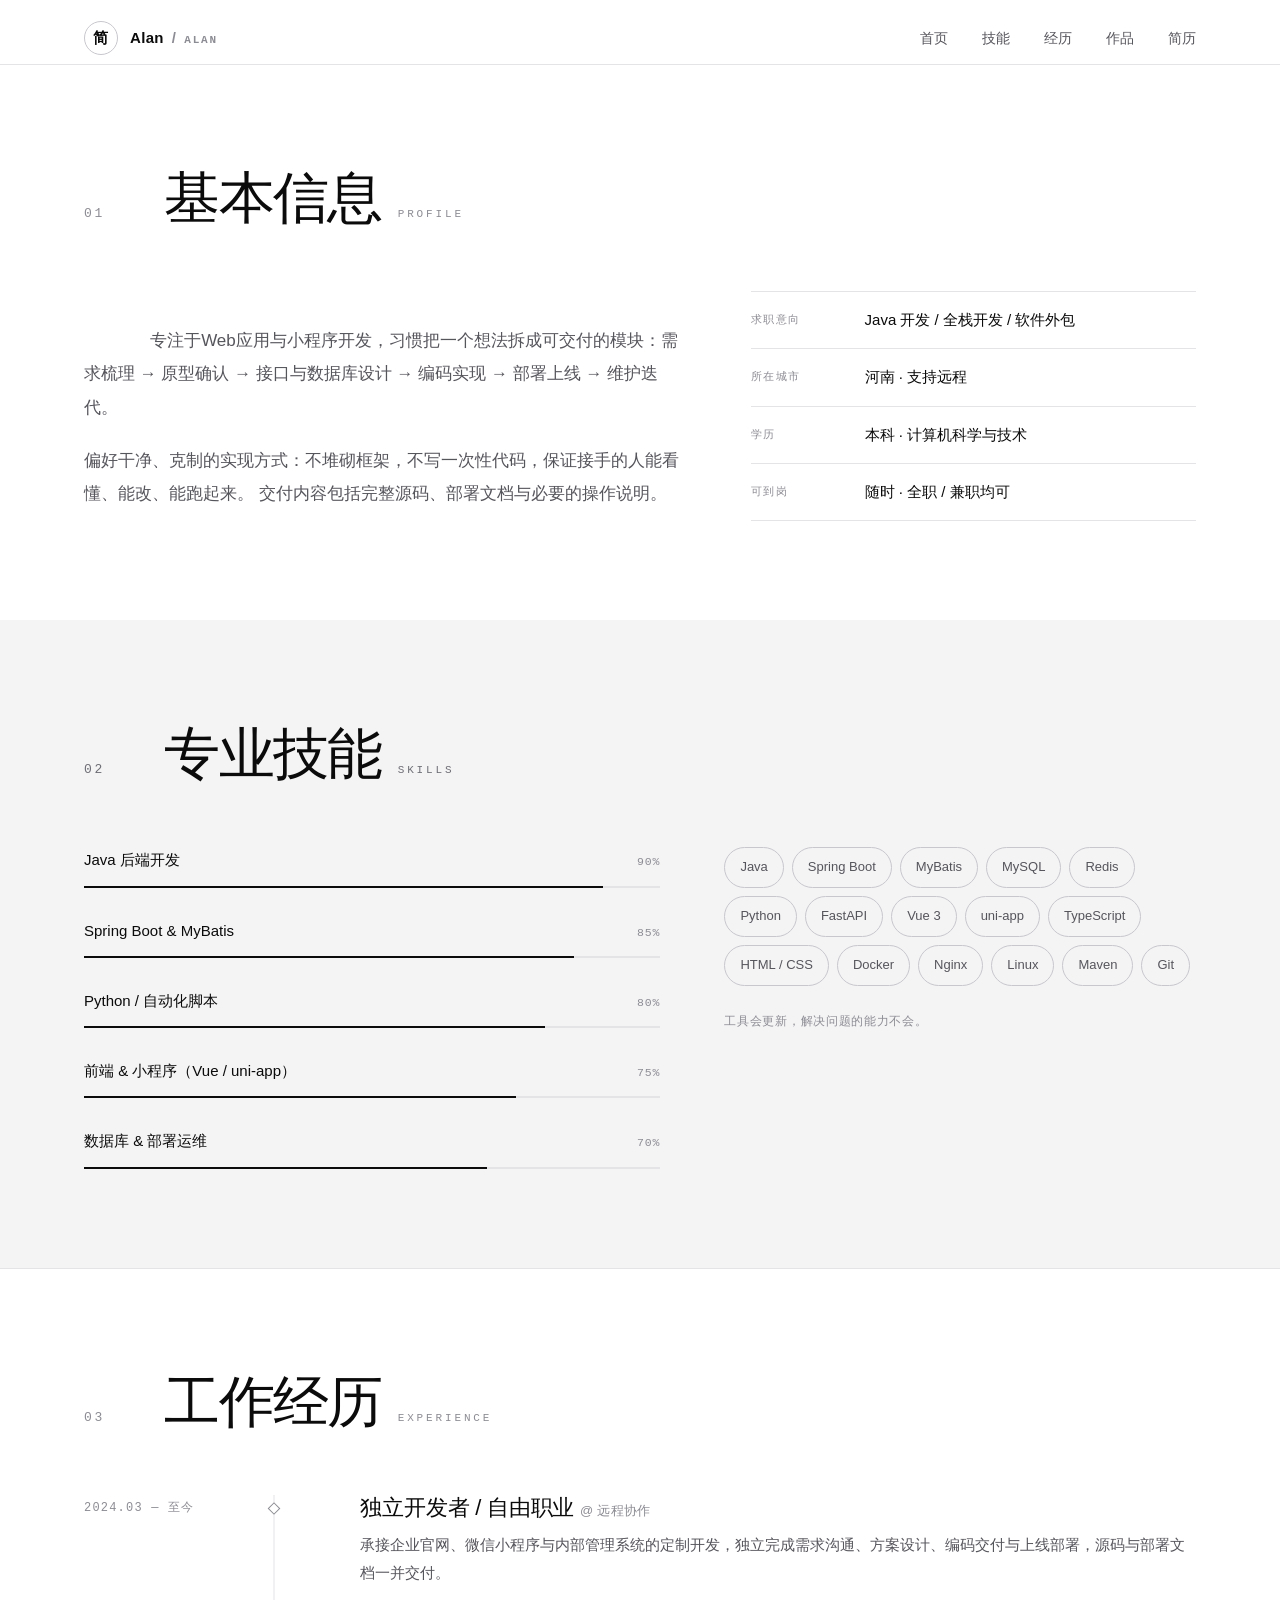
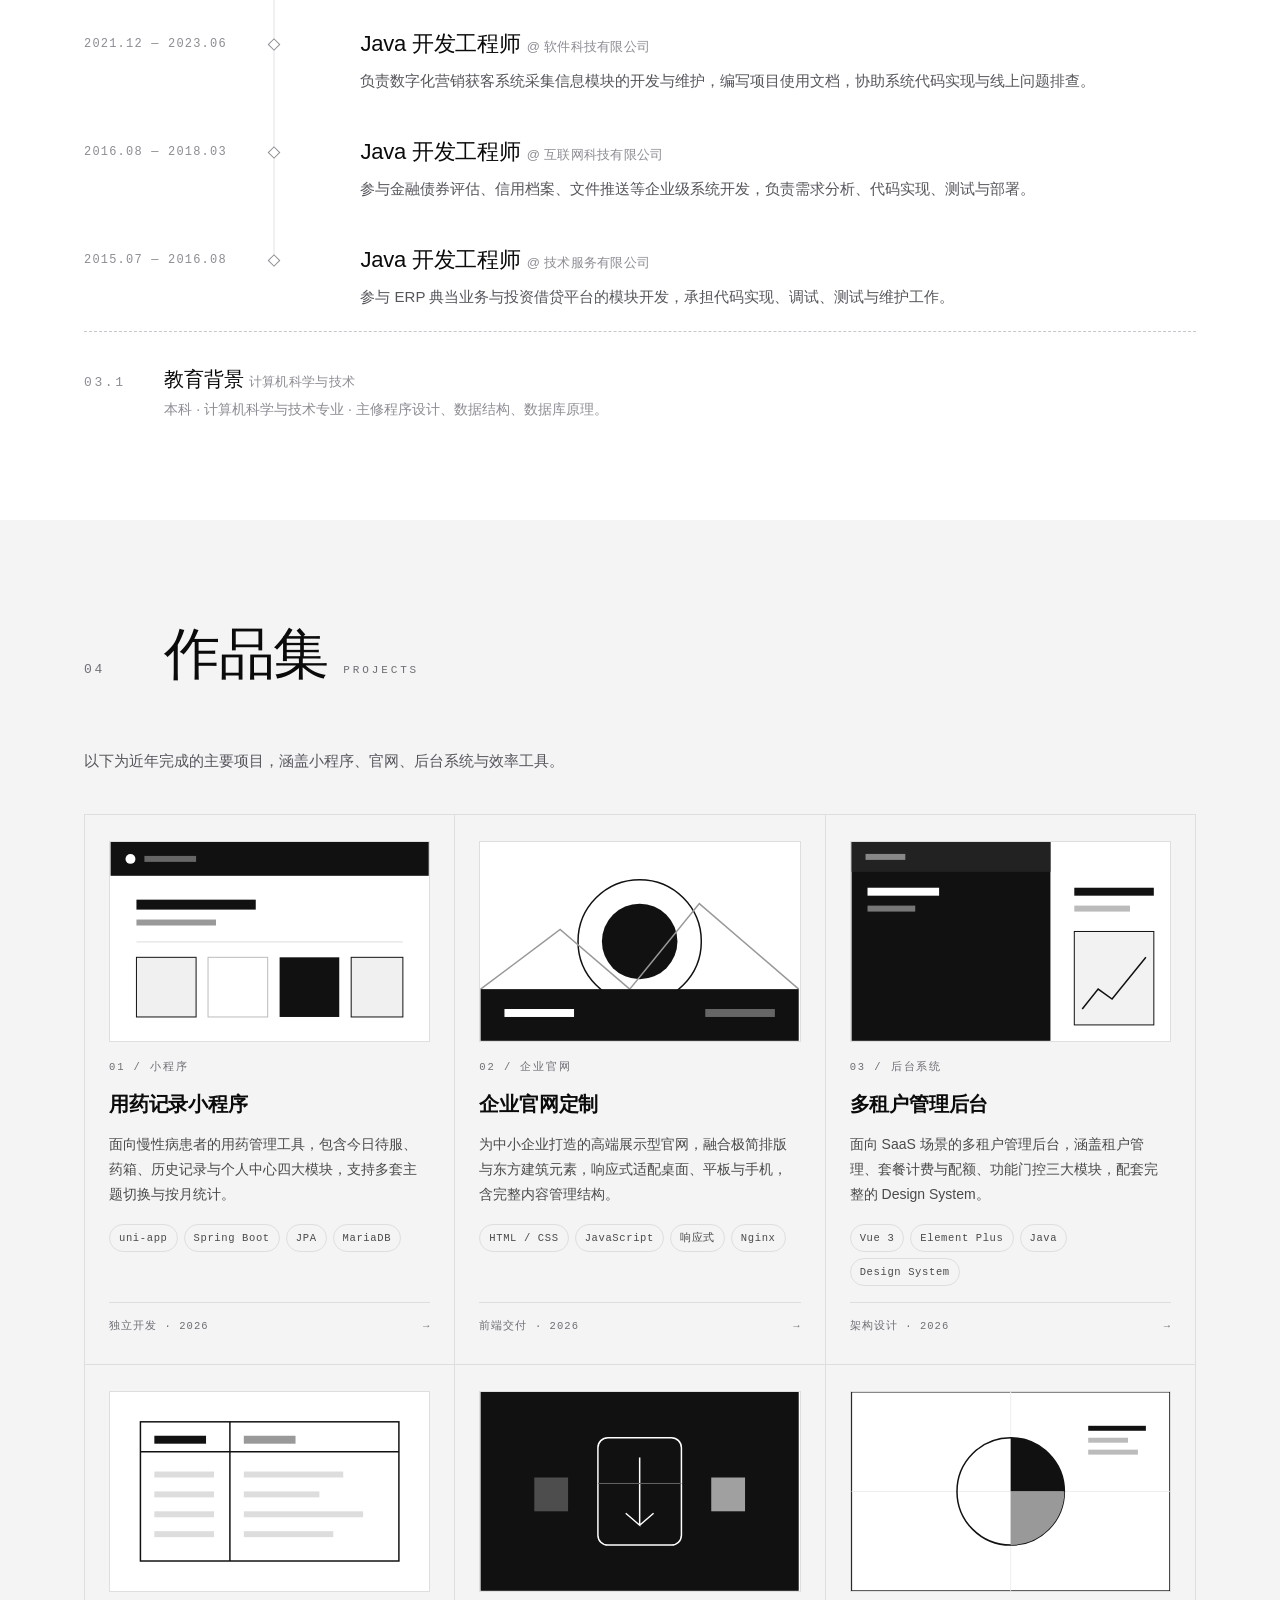
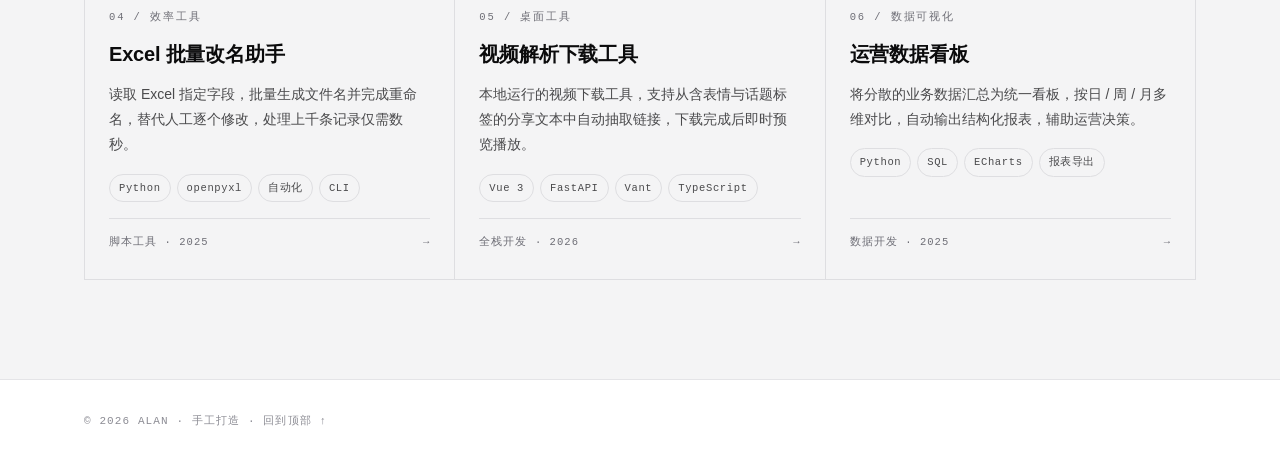
==== commit 745436a4: "更新站点内容 2026-09-09 13:13" ====
--- a/index.html
+++ b/index.html
@@ -1,313 +1,1701 @@
 <!DOCTYPE html>
-<html lang="zh-CN">
-<head>
-  <meta charset="UTF-8">
-  <meta name="viewport" content="width=device-width, initial-scale=1.0">
-  <title>林远 · 个人简历</title>
-  <meta name="description" content="林远的个人简历网站 — 全栈工程师 / 独立开发者">
-  <link rel="icon" href="data:image/svg+xml,%3Csvg xmlns='http://www.w3.org/2000/svg' viewBox='0 0 64 64'%3E%3Crect width='64' height='64' rx='14' fill='%23201A12'/%3E%3Ctext x='32' y='43' font-size='30' text-anchor='middle' fill='%23F7F2E9' font-family='serif'%3E%E6%9E%97%3C/text%3E%3C/svg%3E">
-  <link rel="preconnect" href="https://fonts.googleapis.com">
-  <link rel="preconnect" href="https://fonts.gstatic.com" crossorigin>
-  <link href="https://fonts.googleapis.com/css2?family=Fraunces:ital,opsz,wght@0,9..144,300..900;1,9..144,300..900&family=Noto+Serif+SC:wght@400;600;700&family=Noto+Sans+SC:wght@300;400;500;700&display=swap" rel="stylesheet">
-  <link rel="stylesheet" href="style.css">
+<html lang="zh-CN" data-page-node-id="tycv8HhpxgDObTpvSqYpho" data-dm-ref="1">
+
+<head data-page-node-id="FYYTbD3o9GSXDB0TtutFev">
+  <meta charset="UTF-8" data-page-node-id="ETgPKBC2sE7EiGTXWXYEKB">
+  <meta name="viewport" content="width=device-width, initial-scale=1.0" data-page-node-id="j76mYtkUUviWla5PUCAtoO">
+  <title data-page-node-id="HoZ1zJ2Q6TG2gnHzA8DjBP" data-pnid-children="YXOHAqnqgmujdKvM1FuqJc"
+    style="box-sizing:border-box;animation-duration:.01ms !important;transition-duration:.01ms !important;scroll-behavior:auto !important">
+    Alan · 开发工程师</title>
+  <title>Alan · 开发工程师</title>
+  <meta name="description" content="黑白灰极简风格个人简历 / 作品集网站模板，响应式布局，单文件零依赖。" data-page-node-id="obWiktuDawXrRFGWjSei2p">
+  <link rel="icon"
+    href="data:image/svg+xml,%3Csvg xmlns='http://www.w3.org/2000/svg' viewBox='0 0 64 64'%3E%3Crect width='64' height='64' fill='%230B0B0C'/%3E%3Ccircle cx='32' cy='32' r='13' fill='none' stroke='%23ffffff' stroke-width='4'/%3E%3C/svg%3E"
+    data-page-node-id="5eoQ0BWkqOpm4FCz0IeAQ2">
+  <style>
+    /* ============ 设计令牌：仅有黑白灰 ============ */
+    :root {
+      --bg: #FFFFFF;
+      --bg-2: #FFFFFF;
+      --surface: #FAFAFA;
+      --surface-2: #F4F4F5;
+      --line: #E4E4E7;
+      --line-2: #C7C7CD;
+      --text: #0B0B0C;
+      --text-2: #55555C;
+      --text-3: #8C8C94;
+      /* 浅灰底区块（黑字，卡片 hover 转深底白字） */
+      --inv-bg: #F4F4F5;
+      --inv-text: #0B0B0C;
+      --inv-line: #DEDEE1;
+      --inv-muted: #6E6E76;
+      /* 纯黑纯白：用于按钮与反色 */
+      --solid: #0B0B0C;
+      --solid-text: #FFFFFF;
+
+      --font-sans: -apple-system, BlinkMacSystemFont, "Segoe UI", "PingFang SC", "Hiragino Sans GB", "Microsoft YaHei", "Noto Sans SC", sans-serif;
+      --font-serif: "Playfair Display", "Times New Roman", Georgia, "Songti SC", "SimSun", serif;
+      --font-mono: ui-monospace, "SFMono-Regular", "Cascadia Code", Consolas, "Courier New", monospace;
+
+      --pad: clamp(20px, 5vw, 64px);
+      --max: 1240px;
+      --radius: 2px;
+      --ease: cubic-bezier(.22, .61, .36, 1);
+    }
+
+    * {
+      box-sizing: border-box;
+    }
+
+    html {
+      scroll-behavior: smooth;
+      -webkit-text-size-adjust: 100%;
+    }
+
+    body {
+      margin: 0;
+      background: var(--bg);
+      color: var(--text);
+      font-family: var(--font-sans);
+      font-size: 16px;
+      line-height: 1.75;
+      font-weight: 400;
+      -webkit-font-smoothing: antialiased;
+      overflow-x: hidden;
+    }
+
+    img,
+    svg {
+      display: block;
+      max-width: 100%;
+    }
+
+    a {
+      color: inherit;
+      text-decoration: none;
+    }
+
+    h1,
+    h2,
+    h3,
+    h4 {
+      margin: 0;
+      font-weight: 500;
+      line-height: 1.2;
+      letter-spacing: -0.01em;
+    }
+
+    p {
+      margin: 0;
+    }
+
+    ul,
+    ol,
+    dl {
+      margin: 0;
+      padding: 0;
+      list-style: none;
+    }
+
+    ::selection {
+      background: #0B0B0C;
+      color: #fff;
+    }
+
+    /* ============ 通用 ============ */
+    .container {
+      width: 100%;
+      max-width: var(--max);
+      margin: 0 auto;
+      padding: 0 var(--pad);
+    }
+
+    .skip-link {
+      position: absolute;
+      left: -9999px;
+      top: 0;
+      z-index: 200;
+      background: #fff;
+      color: #000;
+      padding: 10px 16px;
+      font-size: 14px;
+    }
+
+    .skip-link:focus {
+      left: 12px;
+      top: 12px;
+    }
+
+    :focus-visible {
+      outline: 2px solid var(--text);
+      outline-offset: 3px;
+    }
+
+    /* 顶部滚动进度 */
+    .scroll-progress {
+      position: fixed;
+      inset: 0 0 auto 0;
+      height: 2px;
+      background: var(--solid);
+      transform: scaleX(0);
+      transform-origin: 0 50%;
+      z-index: 120;
+      will-change: transform;
+    }
+
+    /* ============ 头部 ============ */
+    .site-header {
+      position: fixed;
+      top: 0;
+      left: 0;
+      right: 0;
+      z-index: 100;
+      border-bottom: 1px solid transparent;
+      transition: background .4s var(--ease), border-color .4s var(--ease), backdrop-filter .4s;
+    }
+
+    .site-header.scrolled {
+      background: rgba(255, 255, 255, .88);
+      backdrop-filter: blur(14px) saturate(120%);
+      -webkit-backdrop-filter: blur(14px) saturate(120%);
+      border-bottom-color: var(--line);
+    }
+
+    .header-inner {
+      display: flex;
+      align-items: center;
+      justify-content: space-between;
+      gap: 24px;
+      height: 76px;
+    }
+
+    .logo {
+      display: inline-flex;
+      align-items: center;
+      gap: 12px;
+      font-weight: 600;
+      letter-spacing: .02em;
+    }
+
+    .logo-mark {
+      display: grid;
+      place-items: center;
+      width: 34px;
+      height: 34px;
+      border: 1px solid var(--line-2);
+      border-radius: 50%;
+      font-family: var(--font-serif);
+      font-size: 15px;
+      transition: background .3s var(--ease), color .3s var(--ease), border-color .3s var(--ease);
+    }
+
+    .logo:hover .logo-mark {
+      background: var(--solid);
+      color: var(--solid-text);
+      border-color: var(--solid);
+    }
+
+    .logo-text {
+      display: flex;
+      align-items: baseline;
+      gap: 8px;
+      font-size: 15px;
+    }
+
+    .logo-text em {
+      font-style: normal;
+      color: var(--text-3);
+    }
+
+    .logo-text .en {
+      font-family: var(--font-mono);
+      font-size: 11px;
+      letter-spacing: .16em;
+      text-transform: uppercase;
+      color: var(--text-3);
+    }
+
+    .site-nav {
+      display: flex;
+      align-items: center;
+      gap: 34px;
+    }
+
+    .site-nav a {
+      position: relative;
+      font-size: 14px;
+      color: var(--text-2);
+      transition: color .25s;
+    }
+
+    .site-nav a::after {
+      content: "";
+      position: absolute;
+      left: 0;
+      bottom: -6px;
+      width: 100%;
+      height: 1px;
+      background: currentColor;
+      transform: scaleX(0);
+      transform-origin: 0 50%;
+      transition: transform .35s var(--ease);
+    }
+
+    .site-nav a:hover {
+      color: var(--text);
+    }
+
+    .site-nav a:hover::after {
+      transform: scaleX(1);
+    }
+
+    .site-nav .nav-cta {
+      padding: 9px 18px;
+      border: 1px solid var(--line-2);
+      border-radius: 999px;
+      color: var(--text);
+      font-size: 13px;
+    }
+
+    .site-nav .nav-cta::after {
+      display: none;
+    }
+
+    .site-nav .nav-cta-solid {
+      background: var(--solid);
+      color: var(--solid-text);
+      border-color: var(--solid);
+    }
+
+    .site-nav .nav-cta-solid:hover {
+      background: transparent;
+      color: var(--solid);
+    }
+
+    .site-nav .nav-cta:hover {
+      background: var(--solid);
+      color: var(--solid-text);
+      border-color: var(--solid);
+    }
+
+    .nav-toggle {
+      display: none;
+      width: 44px;
+      height: 44px;
+      border: 1px solid var(--line-2);
+      border-radius: var(--radius);
+      background: transparent;
+      cursor: pointer;
+      padding: 0;
+      place-items: center;
+      gap: 5px;
+    }
+
+    .nav-toggle span {
+      display: block;
+      width: 18px;
+      height: 1.5px;
+      background: var(--text);
+      margin: 4px auto;
+      transition: transform .3s var(--ease), opacity .2s;
+    }
+
+    .nav-toggle[aria-expanded="true"] span:nth-child(1) {
+      transform: translateY(5.5px) rotate(45deg);
+    }
+
+    .nav-toggle[aria-expanded="true"] span:nth-child(2) {
+      opacity: 0;
+    }
+
+    .nav-toggle[aria-expanded="true"] span:nth-child(3) {
+      transform: translateY(-5.5px) rotate(-45deg);
+    }
+
+    /* ============ HERO ============ */
+    .hero {
+      position: relative;
+      padding: calc(76px + clamp(48px, 9vh, 110px)) 0 clamp(56px, 8vh, 96px);
+      overflow: hidden;
+    }
+
+    .hero::before {
+      content: "";
+      position: absolute;
+      inset: 0;
+      background-image:
+        linear-gradient(to right, var(--line) 1px, transparent 1px),
+        linear-gradient(to bottom, var(--line) 1px, transparent 1px);
+      background-size: 88px 88px;
+      opacity: .85;
+      mask-image: radial-gradient(ellipse 80% 60% at 50% 30%, #000 20%, transparent 78%);
+      -webkit-mask-image: radial-gradient(ellipse 80% 60% at 50% 30%, #000 20%, transparent 78%);
+      pointer-events: none;
+    }
+
+    .hero-inner {
+      position: relative;
+      display: grid;
+      grid-template-columns: minmax(0, 1fr);
+      align-items: start;
+    }
+
+    .kicker {
+      display: inline-flex;
+      align-items: center;
+      gap: 10px;
+      font-family: var(--font-mono);
+      font-size: 11px;
+      letter-spacing: .24em;
+      text-transform: uppercase;
+      color: var(--text-3);
+      margin-bottom: 22px;
+    }
+
+    .kicker::before {
+      content: "";
+      width: 28px;
+      height: 1px;
+      background: var(--line-2);
+    }
+
+    .hero-title {
+      font-size: clamp(44px, 8.2vw, 108px);
+      font-weight: 500;
+      line-height: .98;
+      letter-spacing: -0.035em;
+      margin-bottom: 6px;
+    }
+
+    .hero-title .thin {
+      font-family: var(--font-serif);
+      font-style: italic;
+      font-weight: 300;
+      color: var(--text-2);
+    }
+
+    .hero-role {
+      font-family: var(--font-mono);
+      font-size: clamp(12px, 1.4vw, 15px);
+      letter-spacing: .18em;
+      text-transform: uppercase;
+      color: var(--text-2);
+      margin: 18px 0 26px;
+    }
+
+    .hero-desc {
+      max-width: 80ch;
+      color: var(--text-2);
+      font-size: clamp(15px, 1.4vw, 17px);
+      line-height: 1.9;
+    }
+
+    .hero-actions {
+      display: flex;
+      flex-wrap: wrap;
+      gap: 12px;
+      margin: 34px 0 0;
+    }
+
+    .btn {
+      display: inline-flex;
+      align-items: center;
+      gap: 10px;
+      padding: 14px 26px;
+      border: 1px solid var(--line-2);
+      border-radius: 999px;
+      font-size: 14px;
+      font-weight: 500;
+      cursor: pointer;
+      background: transparent;
+      color: var(--text);
+      transition: background .3s var(--ease), color .3s var(--ease), border-color .3s var(--ease), transform .3s var(--ease);
+    }
+
+    .btn span {
+      transition: transform .3s var(--ease);
+    }
+
+    .btn-primary {
+      background: var(--solid);
+      color: var(--solid-text);
+      border-color: var(--solid);
+    }
+
+    .btn-primary:hover {
+      transform: translateY(-2px);
+      background: transparent;
+      color: var(--solid);
+    }
+
+    .btn-primary:hover span {
+      transform: translateY(3px);
+    }
+
+    .btn-ghost:hover {
+      background: var(--solid);
+      color: var(--solid-text);
+      border-color: var(--solid);
+    }
+
+    .btn-ghost:hover span {
+      transform: translateX(4px);
+    }
+
+    .hero-stats {
+      display: flex;
+      flex-wrap: wrap;
+      gap: clamp(24px, 4vw, 54px);
+      margin: 46px 0 0;
+      padding-top: 30px;
+      border-top: 1px solid var(--line);
+    }
+
+    .hero-stats dt {
+      font-family: var(--font-serif);
+      font-size: clamp(30px, 3.6vw, 44px);
+      line-height: 1;
+      letter-spacing: -0.02em;
+    }
+
+    .hero-stats dt sup {
+      font-size: .42em;
+      vertical-align: super;
+      color: var(--text-3);
+    }
+
+    .hero-stats dd {
+      margin: 8px 0 0;
+      font-family: var(--font-mono);
+      font-size: 11px;
+      letter-spacing: .14em;
+      text-transform: uppercase;
+      color: var(--text-3);
+    }
+
+    .hero-rule {
+      position: relative;
+      display: flex;
+      align-items: center;
+      gap: 14px;
+      margin-top: clamp(44px, 6vw, 78px);
+      font-family: var(--font-mono);
+      font-size: 10px;
+      letter-spacing: .3em;
+      color: var(--text-3);
+    }
+
+    .hero-rule::after {
+      content: "";
+      flex: 1;
+      height: 1px;
+      background: linear-gradient(to right, var(--line-2), transparent);
+    }
+
+    /* ============ 区块 ============ */
+    .section {
+      padding: clamp(72px, 11vh, 132px) 0;
+      border-top: 1px solid var(--line);
+    }
+
+    .section-head {
+      display: flex;
+      align-items: baseline;
+      gap: clamp(16px, 3vw, 40px);
+      margin-bottom: clamp(36px, 5vw, 60px);
+      flex-wrap: wrap;
+    }
+
+    .section-no {
+      font-family: var(--font-mono);
+      font-size: clamp(11px, 1.2vw, 13px);
+      letter-spacing: .2em;
+      color: var(--text-3);
+      padding-top: .6em;
+      min-width: 42px;
+    }
+
+    .section-head h2 {
+      font-size: clamp(30px, 4.6vw, 56px);
+      letter-spacing: -0.03em;
+      display: flex;
+      align-items: baseline;
+      gap: 16px;
+      flex-wrap: wrap;
+    }
+
+    .title-en {
+      font-family: var(--font-mono);
+      font-size: 11px;
+      letter-spacing: .26em;
+      text-transform: uppercase;
+      color: var(--text-3);
+      font-weight: 400;
+    }
+
+    .section-note {
+      max-width: 60ch;
+      color: var(--text-2);
+      margin-bottom: 40px;
+      font-size: 15px;
+    }
+
+    /* ============ 关于 ============ */
+    .about-grid {
+      display: grid;
+      grid-template-columns: minmax(0, 1.15fr) minmax(0, .85fr);
+      gap: clamp(32px, 5vw, 76px);
+    }
+
+    .about-text p {
+      color: var(--text-2);
+      font-size: clamp(15px, 1.35vw, 17px);
+      line-height: 1.95;
+      margin-bottom: 20px;
+    }
+
+    .about-text p:last-child {
+      margin-bottom: 0;
+    }
+
+    .about-facts {
+      border-top: 1px solid var(--line);
+    }
+
+    .about-facts>div {
+      display: grid;
+      grid-template-columns: 96px 1fr;
+      gap: 18px;
+      padding: 15px 0;
+      border-bottom: 1px solid var(--line);
+    }
+
+    .about-facts dt {
+      font-family: var(--font-mono);
+      font-size: 11px;
+      letter-spacing: .14em;
+      text-transform: uppercase;
+      color: var(--text-3);
+      padding-top: 4px;
+    }
+
+    .about-facts dd {
+      margin: 0;
+      font-size: 15px;
+      color: var(--text);
+    }
+
+    .about-facts a:hover {
+      border-bottom: 1px solid var(--text);
+    }
+
+    /* ============ 技能 ============ */
+    .skills-grid {
+      display: grid;
+      grid-template-columns: minmax(0, 1.1fr) minmax(0, .9fr);
+      gap: clamp(32px, 5vw, 76px);
+      align-items: start;
+    }
+
+    .skill-bar {
+      margin-bottom: 30px;
+    }
+
+    .skill-bar:last-child {
+      margin-bottom: 0;
+    }
+
+    .skill-bar-head {
+      display: flex;
+      justify-content: space-between;
+      align-items: baseline;
+      gap: 12px;
+      font-size: 15px;
+      margin-bottom: 12px;
+    }
+
+    .skill-bar-head span:last-child {
+      font-family: var(--font-mono);
+      font-size: 11.5px;
+      color: var(--text-3);
+      letter-spacing: .08em;
+    }
+
+    .skill-track {
+      height: 2px;
+      background: var(--line);
+      overflow: hidden;
+    }
+
+    .skill-fill {
+      width: 0;
+      height: 100%;
+      background: var(--solid);
+      transition: width 1.3s var(--ease);
+    }
+
+    .skill-chips {
+      display: flex;
+      flex-wrap: wrap;
+      gap: 8px;
+      align-content: flex-start;
+    }
+
+    .chip {
+      display: inline-block;
+      padding: 8px 15px;
+      border: 1px solid var(--line-2);
+      border-radius: 999px;
+      font-size: 13px;
+      color: var(--text-2);
+      transition: background .25s var(--ease), color .25s var(--ease), border-color .25s var(--ease);
+    }
+
+    .chip:hover {
+      background: var(--solid);
+      color: var(--solid-text);
+      border-color: var(--solid);
+    }
+
+    .chips-note {
+      width: 100%;
+      margin-top: 18px;
+      font-family: var(--font-mono);
+      font-size: 11.5px;
+      letter-spacing: .06em;
+      color: var(--text-3);
+    }
+
+    /* ============ 经历时间线 ============ */
+    .timeline {
+      position: relative;
+      padding-left: 0;
+    }
+
+    .timeline-item {
+      position: relative;
+      display: grid;
+      grid-template-columns: 190px 1fr;
+      gap: clamp(20px, 4vw, 48px);
+      padding: 0 0 44px 0;
+    }
+
+    .timeline-item::before {
+      content: "";
+      position: absolute;
+      left: 190px;
+      top: 0;
+      bottom: 0;
+      width: 1px;
+      background: var(--line);
+      transform: translateX(-50%);
+    }
+
+    .timeline-item::after {
+      content: "";
+      position: absolute;
+      left: 190px;
+      top: 9px;
+      width: 7px;
+      height: 7px;
+      background: var(--bg);
+      border: 1px solid var(--text-3);
+      transform: translateX(-50%) rotate(45deg);
+      transition: background .3s var(--ease), border-color .3s var(--ease);
+    }
+
+    .timeline-item:hover::after {
+      background: var(--solid);
+      border-color: var(--solid);
+    }
+
+    .timeline-item:last-child {
+      padding-bottom: 0;
+    }
+
+    .timeline-item:last-child::before {
+      bottom: auto;
+      height: 9px;
+    }
+
+    .timeline-when {
+      font-family: var(--font-mono);
+      font-size: 12px;
+      letter-spacing: .1em;
+      color: var(--text-3);
+      padding-top: 3px;
+      padding-right: 20px;
+    }
+
+    .timeline-body {
+      padding-left: clamp(20px, 3vw, 40px);
+    }
+
+    .timeline-body h3 {
+      font-size: clamp(18px, 2vw, 22px);
+      font-weight: 500;
+      margin-bottom: 10px;
+    }
+
+    .timeline-org {
+      display: inline-block;
+      font-size: 13px;
+      color: var(--text-3);
+      font-weight: 400;
+      letter-spacing: .02em;
+    }
+
+    .timeline-body p {
+      color: var(--text-2);
+      font-size: 15px;
+      line-height: 1.85;
+    }
+
+    .education {
+      display: flex;
+      align-items: baseline;
+      gap: clamp(16px, 3vw, 40px);
+      margin-top: 20px;
+      padding-top: 32px;
+      border-top: 1px dashed var(--line-2);
+    }
+
+    .education h3 {
+      font-size: clamp(17px, 1.8vw, 20px);
+      margin-bottom: 6px;
+    }
+
+    .education p {
+      color: var(--text-3);
+      font-size: 14px;
+    }
+
+    /* ============ 项目（反色浅底） ============ */
+    .section-invert {
+      background: var(--inv-bg);
+      color: var(--inv-text);
+      border-top-color: var(--inv-bg);
+    }
+
+    .section-invert .section-no,
+    .section-invert .title-en,
+    .section-invert .section-note {
+      color: var(--inv-muted);
+    }
+
+    .section-invert .section-note {
+      color: #55555C;
+    }
+
+    .project-list {
+      display: grid;
+      grid-template-columns: repeat(3, minmax(0, 1fr));
+      gap: 1px;
+      background: var(--inv-line);
+      border: 1px solid var(--inv-line);
+    }
+
+    .project {
+      background: var(--inv-bg);
+      padding: 26px 24px 28px;
+      display: flex;
+      flex-direction: column;
+      gap: 16px;
+      transition: background .35s var(--ease), color .35s var(--ease), box-shadow .35s var(--ease);
+    }
+
+    .project:hover {
+      background: #E9E9EC;
+      color: var(--solid);
+      box-shadow: inset 0 3px 0 var(--solid);
+    }
+
+    .project-media {
+      aspect-ratio: 16 / 10;
+      background: #fff;
+      border: 1px solid var(--inv-line);
+      display: grid;
+      place-items: center;
+      overflow: hidden;
+      transition: border-color .35s var(--ease);
+    }
+
+    .project:hover .project-media {
+      border-color: #B9B9C1;
+    }
+
+    .project-media svg {
+      width: 100%;
+      height: 100%;
+      transition: transform .55s var(--ease);
+    }
+
+    .project:hover .project-media svg {
+      transform: scale(1.04);
+    }
+
+    .project-index {
+      font-family: var(--font-mono);
+      font-size: 10.5px;
+      letter-spacing: .18em;
+      text-transform: uppercase;
+      color: var(--inv-muted);
+      transition: color .35s var(--ease);
+    }
+
+    .project:hover .project-index {
+      color: var(--text-2);
+    }
+
+    .project-title {
+      font-size: 20px;
+      font-weight: 600;
+      letter-spacing: -0.01em;
+    }
+
+    .project-desc {
+      font-size: 14px;
+      line-height: 1.8;
+      color: #4A4A4C;
+      transition: color .35s var(--ease);
+    }
+
+    .project:hover .project-desc {
+      color: #3E3E44;
+    }
+
+    .project-tags {
+      display: flex;
+      flex-wrap: wrap;
+      gap: 6px;
+    }
+
+    .project-tags li {
+      font-family: var(--font-mono);
+      font-size: 10.5px;
+      letter-spacing: .06em;
+      padding: 4px 9px;
+      border: 1px solid var(--inv-line);
+      border-radius: 999px;
+      color: #4A4A4C;
+      transition: border-color .35s var(--ease), color .35s var(--ease);
+    }
+
+    .project:hover .project-tags li {
+      border-color: #B9B9C1;
+      color: #3E3E44;
+    }
+
+    .project-meta {
+      margin-top: auto;
+      padding-top: 14px;
+      border-top: 1px solid var(--inv-line);
+      font-family: var(--font-mono);
+      font-size: 10.5px;
+      letter-spacing: .1em;
+      color: var(--inv-muted);
+      display: flex;
+      align-items: center;
+      justify-content: space-between;
+      gap: 10px;
+      transition: border-color .35s var(--ease), color .35s var(--ease);
+    }
+
+    .project:hover .project-meta {
+      border-color: #B9B9C1;
+      color: var(--text-2);
+    }
+
+    .project-meta .arrow {
+      transition: transform .35s var(--ease);
+    }
+
+    .project:hover .project-meta .arrow {
+      transform: translateX(5px);
+    }
+
+    /* ============ 联系 ============ */
+    .contact-grid {
+      display: grid;
+      grid-template-columns: minmax(0, .9fr) minmax(0, 1.1fr);
+      gap: clamp(32px, 5vw, 76px);
+      align-items: start;
+    }
+
+    .contact-info p {
+      color: var(--text-2);
+      font-size: 16px;
+      line-height: 1.9;
+      margin-bottom: 28px;
+    }
+
+    .contact-list {
+      border-top: 1px solid var(--line);
+    }
+
+    .contact-list li {
+      display: grid;
+      grid-template-columns: 88px 1fr;
+      gap: 16px;
+      padding: 14px 0;
+      border-bottom: 1px solid var(--line);
+      font-size: 15px;
+    }
+
+    .contact-list span {
+      font-family: var(--font-mono);
+      font-size: 11px;
+      letter-spacing: .14em;
+      text-transform: uppercase;
+      color: var(--text-3);
+      padding-top: 4px;
+    }
+
+    .contact-list a:hover {
+      border-bottom: 1px solid var(--text);
+    }
+
+    .contact-cta {
+      border: 1px solid var(--line);
+      background: linear-gradient(180deg, #FFFFFF, var(--surface-2));
+      padding: clamp(26px, 3.4vw, 44px);
+      border-radius: var(--radius);
+    }
+
+    .contact-cta h3 {
+      font-size: clamp(22px, 2.6vw, 32px);
+      letter-spacing: -0.02em;
+      margin-bottom: 12px;
+    }
+
+    .contact-cta>p {
+      color: var(--text-2);
+      font-size: 15px;
+      margin-bottom: 26px;
+    }
+
+    .contact-actions {
+      display: flex;
+      flex-wrap: wrap;
+      gap: 12px;
+    }
+
+    /* ============ 页脚 ============ */
+    .site-footer {
+      border-top: 1px solid var(--line);
+      padding: 32px 0;
+      background: var(--bg);
+    }
+
+    .site-footer .container {
+      display: flex;
+      flex-wrap: wrap;
+      gap: 12px;
+      align-items: center;
+      justify-content: space-between;
+      font-family: var(--font-mono);
+      font-size: 11px;
+      letter-spacing: .1em;
+      color: var(--text-3);
+      text-transform: uppercase;
+    }
+
+    .site-footer a:hover {
+      color: var(--text);
+    }
+
+    /* ============ 入场动画 ============ */
+    .reveal {
+      opacity: 0;
+      transform: translateY(22px);
+      transition: opacity .8s var(--ease), transform .8s var(--ease);
+    }
+
+    .reveal.in {
+      opacity: 1;
+      transform: none;
+    }
+
+    /* ============ 响应式 ============ */
+    @media (max-width: 1080px) {
+      .site-nav {
+        gap: 22px;
+      }
+
+      .project-list {
+        grid-template-columns: repeat(2, minmax(0, 1fr));
+      }
+    }
+
+    @media (max-width: 980px) {
+      .hero-inner {
+        grid-template-columns: 1fr;
+      }
+
+      .about-grid,
+      .skills-grid,
+      .contact-grid {
+        grid-template-columns: 1fr;
+      }
+
+      .site-nav {
+        position: fixed;
+        inset: 76px 0 auto 0;
+        flex-direction: column;
+        align-items: stretch;
+        gap: 0;
+        background: rgba(255, 255, 255, .97);
+        backdrop-filter: blur(16px);
+        -webkit-backdrop-filter: blur(16px);
+        border-bottom: 1px solid var(--line);
+        padding: 8px var(--pad) 20px;
+        transform: translateY(-12px);
+        opacity: 0;
+        visibility: hidden;
+        pointer-events: none;
+        transition: opacity .3s var(--ease), transform .3s var(--ease), visibility .3s;
+        max-height: calc(100vh - 76px);
+        overflow-y: auto;
+      }
+
+      .site-nav.open {
+        opacity: 1;
+        visibility: visible;
+        pointer-events: auto;
+        transform: none;
+      }
+
+      .site-nav a {
+        padding: 15px 0;
+        border-bottom: 1px solid var(--line);
+        font-size: 15px;
+        color: var(--text);
+      }
+
+      .site-nav a::after {
+        display: none;
+      }
+
+      .site-nav .nav-cta {
+        margin-top: 18px;
+        text-align: center;
+        border: 1px solid var(--line-2);
+        border-radius: 999px;
+        padding: 14px;
+      }
+
+      .site-nav .nav-cta+.nav-cta {
+        margin-top: 10px;
+      }
+
+      .nav-toggle {
+        display: grid;
+      }
+
+      .timeline-item {
+        grid-template-columns: 1fr;
+        gap: 10px;
+        padding-bottom: 36px;
+        padding-left: 22px;
+      }
+
+      .timeline-item::before,
+      .timeline-item::after {
+        left: 0;
+      }
+
+      .timeline-item::after {
+        transform: translateX(0) rotate(45deg);
+      }
+
+      .timeline-when {
+        padding: 0;
+      }
+
+      .timeline-body {
+        padding-left: 0;
+      }
+    }
+
+    @media (max-width: 640px) {
+      body {
+        font-size: 15px;
+      }
+
+      .header-inner {
+        height: 64px;
+      }
+
+      .site-nav {
+        inset: 64px 0 auto 0;
+        max-height: calc(100vh - 64px);
+      }
+
+      .hero {
+        padding-top: calc(64px + 44px);
+      }
+
+      .hero-stats {
+        gap: 22px 30px;
+      }
+
+      .hero-stats>div {
+        min-width: 84px;
+      }
+
+      .project-list {
+        grid-template-columns: 1fr;
+      }
+
+      .about-facts>div {
+        grid-template-columns: 1fr;
+        gap: 4px;
+        padding: 13px 0;
+      }
+
+      .contact-list li {
+        grid-template-columns: 1fr;
+        gap: 4px;
+      }
+
+      .education {
+        flex-direction: column;
+        gap: 10px;
+      }
+    }
+
+    @media (max-width: 380px) {
+      .hero-actions .btn {
+        width: 100%;
+        justify-content: center;
+      }
+    }
+
+    @media (prefers-reduced-motion: reduce) {
+      * {
+        animation-duration: .01ms !important;
+        transition-duration: .01ms !important;
+        scroll-behavior: auto !important;
+      }
+
+      .reveal {
+        opacity: 1;
+        transform: none;
+      }
+    }
+
+    @media print {
+
+      .site-header,
+      .nav-toggle,
+      .hero-rule,
+      .scroll-progress {
+        display: none;
+      }
+
+      body {
+        background: #fff;
+        color: #000;
+      }
+    }
+  </style>
+  <style id="__dm_no_drag_style__">
+    * {
+      -webkit-user-drag: none !important;
+    }
+  </style>
+  <style id="__dm_bindable_badge_style__">
+    [data-sp-bindable="database"] {
+      outline: 1px dashed #0088ff;
+      outline-offset: 2px;
+      border-radius: 4px;
+    }
+
+    [data-sp-bindable="database"] * {
+      pointer-events: none !important;
+      transition: none !important;
+      animation: none !important;
+    }
+
+    [data-sp-bindable="database"] {
+      transition: none !important;
+      animation: none !important;
+    }
+  </style>
 </head>
-<body>
-  <a class="skip-link" href="#main">跳到主要内容</a>
-  <div class="grain" aria-hidden="true"></div>
-
-  <header class="site-header" id="top">
-    <div class="container header-inner">
-      <a class="logo" href="#top">
-        <span class="logo-mark" aria-hidden="true">林</span>
-        <span class="logo-text">林远<em>/</em>LIN&nbsp;YUAN</span>
+
+<body data-page-node-id="ZVCXcXFTOAxZh5QOJNqO7D">
+  <a class="skip-link" href="#main" data-page-node-id="LoyYlWNteF3GeNtTJtdmPe">跳到主要内容</a>
+  <div class="scroll-progress" id="progress" aria-hidden="true" data-page-node-id="3ph9rQRi7v8CA6O4OijDnh"
+    style="transform: scaleX(1);"></div>
+
+  <header class="site-header scrolled" id="top" data-page-node-id="QdINctVqP16UnnKgyKcDFc">
+    <div class="container header-inner" data-page-node-id="2RNGDQCdvBcoSWfOA0BfSb">
+      <a class="logo" href="#top" data-page-node-id="dR1RgJfOlEQuZLy4wslRF6">
+        <span class="logo-mark" aria-hidden="true" data-page-node-id="8NyWiuYvmVygOuGwfvKYGk">简</span>
+        <span class="logo-text" data-page-node-id="jkRLlKHfR3IsBblFD6B6iC">Alan<em
+            data-page-node-id="Z8gDB0CKHoEzzSCHGdpVXD">/</em><span class="en"
+            data-page-node-id="AvudwRVvHun3LX73PTYtX8">alan</span></span>
       </a>
-      <nav class="site-nav" id="site-menu" aria-label="主导航">
-        <a href="#about">关于</a>
-        <a href="#skills">技能</a>
-        <a href="#experience">经历</a>
-        <a href="#works">作品</a>
-        <a href="resume.html">个人简历</a>
-        <a href="#contact" class="nav-cta">联系我</a>
+      <nav class="site-nav" id="site-menu" aria-label="主导航" data-page-node-id="ECHtZCkgbdWuOmayJ393m5">
+        <a href="index.html" data-page-node-id="QxgSVA2qiR6aXi6Q7Q0GXB">首页</a>
+        <a href="#skills" data-page-node-id="W7vhFYUBJS2nhKaevWtMcb">技能</a>
+        <a href="#experience" data-page-node-id="pXvJ6LCNBGFq8vUgxNnhEv">经历</a>
+        <a href="#projects" data-page-node-id="XLYGXaMxiF38KrSohWLqhk">作品</a>
+        <a href="resume.html" data-page-node-id="navResumeLink01">简历</a>
       </nav>
-      <button class="nav-toggle" type="button" aria-expanded="false" aria-controls="site-menu" aria-label="打开菜单">
-        <span></span><span></span><span></span>
+      <button class="nav-toggle" type="button" aria-expanded="false" aria-controls="site-menu" aria-label="打开菜单"
+        data-page-node-id="cignLXYzLFLu10EURXKgxB">
+        <span data-page-node-id="HArYRX8lS4y2Q3cm3vTWik"></span><span
+          data-page-node-id="0rFjl0BJIEl89nkJe5UFYp"></span><span data-page-node-id="QZMtAQvxC915q0CPMA6tbk"></span>
       </button>
     </div>
   </header>
 
-  <main id="main">
-    <!-- HERO -->
-    <section class="hero" aria-labelledby="hero-title">
-      <div class="container hero-inner">
-        <div class="hero-text">
-          <p class="hero-kicker reveal">个人简历 · RESUME · 2026</p>
-          <h1 class="hero-title reveal" id="hero-title">
-            你好，我是 <em>林远</em>
-            <span class="hero-name-en">LIN&nbsp;YUAN</span>
-          </h1>
-          <p class="hero-sub reveal">全栈工程师 · 独立开发者</p>
-          <p class="hero-desc reveal">
-            8 年互联网从业经验，专注用代码解决真实问题。做过面向百万用户的产品，
-            也独立打造过从 0 到 1 的小工具。相信简洁的代码和克制的设计。
-          </p>
-          <div class="hero-actions reveal">
-            <a href="#works" class="btn btn-primary">查看作品<span aria-hidden="true">→</span></a>
-            <a href="#contact" class="btn btn-ghost">联系我</a>
+  <main id="main" data-page-node-id="2gU8RY1EMK3MPq45XUlPQk" style="box-sizing: border-box; padding-top: 64px;">
+
+    <!-- ========== HERO ========== -->
+
+
+    <!-- ========== 01 关于 ========== -->
+    <section class="section" id="about" aria-labelledby="about-title" data-page-node-id="WTVHLplTOqKDErygihhQ55">
+      <div class="container" data-page-node-id="qKV9XobYswvDC4eCfZqBoO">
+        <header class="section-head reveal in" data-page-node-id="XEH6RFIZScFiCYyxzImECA">
+          <span class="section-no" data-page-node-id="HvpomrgRbOmVJ4ZuGaaY8v">01</span>
+          <h2 id="about-title" data-page-node-id="qkrSpJ0X5VrhpyqOqBgwpH">基本信息<span class="title-en"
+              data-page-node-id="kmqVkqa4FJyFztQveOccjY">Profile</span></h2>
+        </header>
+        <div class="about-grid" data-page-node-id="XS4L9ynoysBNfdUxqkMtH0">
+
+          <div class="about-text reveal in" data-page-node-id="7uOSfgBnbHFXjZBGT59z6n">
+            <p data-page-node-id="Dw8vCCtFMKNSFxjlmQRxQA" style="white-space: pre-wrap;">
+              专注于Web应用与小程序开发，习惯把一个想法拆成可交付的模块：需求梳理 → 原型确认 → 接口与数据库设计 → 编码实现 → 部署上线 → 维护迭代。</p>
+            <p data-page-node-id="n5kWP75vQhB3khGG79sRG1">偏好干净、克制的实现方式：不堆砌框架，不写一次性代码，保证接手的人能看懂、能改、能跑起来。
+              交付内容包括完整源码、部署文档与必要的操作说明。</p>
           </div>
-          <dl class="hero-stats reveal">
-            <div><dt>8<sup>+</sup></dt><dd>年经验</dd></div>
-            <div><dt>30<sup>+</sup></dt><dd>交付项目</dd></div>
-            <div><dt>12</dt><dd>奖项荣誉</dd></div>
-          </dl>
-        </div>
-        <aside class="hero-side reveal" aria-label="头像与签名">
-          <div class="portrait-card">
-            <div class="portrait" role="img" aria-label="林远的头像占位图">
-              <svg viewBox="0 0 200 200" aria-hidden="true">
-                <defs>
-                  <linearGradient id="pg" x1="0" y1="0" x2="1" y2="1">
-                    <stop offset="0" stop-color="#C04A1D"/>
-                    <stop offset="1" stop-color="#8E3310"/>
-                  </linearGradient>
-                </defs>
-                <circle cx="100" cy="100" r="100" fill="url(#pg)"/>
-                <circle cx="100" cy="86" r="30" fill="#F7F2E9" opacity="0.92"/>
-                <path d="M40 200c4-42 30-62 60-62s56 20 60 62Z" fill="#F7F2E9" opacity="0.92"/>
-                <text x="100" y="112" text-anchor="middle" font-family="serif" font-size="46" fill="#201A12" opacity="0.85">林</text>
-              </svg>
-            </div>
-            <div class="portrait-meta">
-              <strong>林远</strong>
-              <span>全栈工程师 · 现居上海</span>
-            </div>
-            <div class="stamp" aria-hidden="true">设计 · 开发<br>EST. 2016</div>
-          </div>
-        </aside>
-      </div>
-      <div class="container hero-rule" aria-hidden="true"><span>SCROLL</span></div>
-    </section>
-
-    <!-- ABOUT -->
-    <section class="section" id="about" aria-labelledby="about-title">
-      <div class="container">
-        <header class="section-head reveal">
-          <span class="section-no">01</span>
-          <h2 id="about-title">关于我<span class="title-en">About</span></h2>
-        </header>
-        <div class="about-grid">
-          <div class="about-text reveal">
-            <p>
-              我是林远，一名全栈工程师。2016 年从计算机科学专业毕业后进入互联网行业，
-              先后在电商与 SaaS 领域工作，主导过支付网关重构、低代码平台搭建等核心项目。
-            </p>
-            <p>
-              工作之余喜欢做独立产品：写过效率小工具、开源过组件库，也维护着一个
-              技术博客。对工程美学有一点执念——好代码和好设计一样，都应该克制而精确。
-            </p>
-          </div>
-          <dl class="about-facts reveal">
-            <div><dt>所在地</dt><dd>上海 · 可远程</dd></div>
-            <div><dt>邮箱</dt><dd><a href="mailto:hello@linyuan.dev">hello@linyuan.dev</a></dd></div>
-            <div><dt>状态</dt><dd><span class="dot" aria-hidden="true"></span>开放机会中</dd></div>
-            <div><dt>语言</dt><dd>中文 · English</dd></div>
+          <dl class="about-facts reveal in" data-page-node-id="0txsKsHDEcsU1ByxVWZY5u">
+            <div data-page-node-id="EukFoasicL4GqWyCyRrIn1">
+              <dt data-page-node-id="oyz7xDaviqYJLUmwCAyH5v">求职意向</dt>
+              <dd data-page-node-id="wWlEJtaxGGVFr6bv9Jahdz">Java 开发 / 全栈开发 / 软件外包</dd>
+            </div>
+            <div data-page-node-id="t4IxgGHg3xdQlfh1vaESI1">
+              <dt data-page-node-id="DHI4S9O4AZYK9L4EtlVOQc">所在城市</dt>
+              <dd data-page-node-id="KqeDkJ0VdNJRqBOMtZB6u8">河南 · 支持远程</dd>
+            </div>
+            <div data-page-node-id="HPhRCRGlteREIp5SQNpG5l">
+              <dt data-page-node-id="ob3ljnE1Fh86XFI2tL2JbP">学历</dt>
+              <dd data-page-node-id="SkPcMAymb9Nr0Sg9RFNN3s">本科 · 计算机科学与技术</dd>
+            </div>
+            <div data-page-node-id="T7B2N8QiyAu5nodYTJVh8u">
+              <dt data-page-node-id="nP5aQsziqkSssmvNVBQnLD">可到岗</dt>
+              <dd data-page-node-id="9AALuZdNIT8B4xhjEAg5FO">随时 · 全职 / 兼职均可</dd>
+            </div>
           </dl>
         </div>
       </div>
     </section>
 
-    <!-- SKILLS -->
-    <section class="section section-tint" id="skills" aria-labelledby="skills-title">
-      <div class="container">
-        <header class="section-head reveal">
-          <span class="section-no">02</span>
-          <h2 id="skills-title">专业技能<span class="title-en">Skills</span></h2>
+    <!-- ========== 02 技能 ========== -->
+    <section class="section section-invert" id="skills" aria-labelledby="skills-title"
+      data-page-node-id="WtDKxcwqPsNxXgDG3fOuqF">
+      <div class="container" data-page-node-id="IuCdVjHmYAg0p4r9JJFDnY">
+        <header class="section-head reveal in" data-page-node-id="J27ixsECN8CFkrSaabp3lg">
+          <span class="section-no" data-page-node-id="lC88s62XVLpkeLbaMsvWWf">02</span>
+          <h2 id="skills-title" data-page-node-id="LMENmpS3Rdrwffxvgoo6LW">专业技能<span class="title-en"
+              data-page-node-id="AYsBVJRNhgRxb5xcnyWAva">Skills</span></h2>
         </header>
-        <div class="skills-grid">
-          <div class="skill-group reveal">
-            <div class="skill-bar">
-              <div class="skill-bar-head"><span>前端开发</span><span>90%</span></div>
-              <div class="skill-track"><div class="skill-fill" data-level="90"></div></div>
-            </div>
-            <div class="skill-bar">
-              <div class="skill-bar-head"><span>后端 &amp; 架构</span><span>85%</span></div>
-              <div class="skill-track"><div class="skill-fill" data-level="85"></div></div>
-            </div>
-            <div class="skill-bar">
-              <div class="skill-bar-head"><span>数据 &amp; 算法</span><span>70%</span></div>
-              <div class="skill-track"><div class="skill-fill" data-level="70"></div></div>
-            </div>
-            <div class="skill-bar">
-              <div class="skill-bar-head"><span>UI / UX 设计</span><span>75%</span></div>
-              <div class="skill-track"><div class="skill-fill" data-level="75"></div></div>
+        <div class="skills-grid" data-page-node-id="QpcnaCuUmCM2ChjXOJ0bRt">
+          <div class="reveal in" data-page-node-id="SF77zvP5IFnswxRRfFVMi5">
+            <div class="skill-bar" data-page-node-id="oqIop9XXSnnGyxOsDgXkDt">
+              <div class="skill-bar-head" data-page-node-id="i1RL6A2orzOsKB2ZrVdFLU"><span
+                  data-page-node-id="z1ops8vBAjf2dV556jIfhk">Java 后端开发</span><span
+                  data-page-node-id="IXVr3iKk4UDEDWEZKNpDTj">90%</span></div>
+              <div class="skill-track" data-page-node-id="3lW9ixW9SBI4iW0Q51PBWJ">
+                <div class="skill-fill" data-level="90" data-page-node-id="29rexKr3IeBxAaUUoMTf8K" style="width: 90%;">
+                </div>
+              </div>
+            </div>
+            <div class="skill-bar" data-page-node-id="Y1yl9PNFexmcovTvsPbsx1">
+              <div class="skill-bar-head" data-page-node-id="S8oGDoz5drU2N3alFYOf1X"><span
+                  data-page-node-id="4L7nIWCKFo8id5Lx9ce8XR">Spring Boot &amp; MyBatis</span><span
+                  data-page-node-id="DO7CqMpUXH0vJMaxqnAESe">85%</span></div>
+              <div class="skill-track" data-page-node-id="7T7IUjZ5DZZhpOgjFbJMCf">
+                <div class="skill-fill" data-level="85" data-page-node-id="GfGcBZdoRGJhup86EiiAPP" style="width: 85%;">
+                </div>
+              </div>
+            </div>
+            <div class="skill-bar" data-page-node-id="YjzZWZY4jOIl9lhVdvjV7b">
+              <div class="skill-bar-head" data-page-node-id="2BRIUHHfblQlXwukaqTICE"><span
+                  data-page-node-id="YzRGPQ9hibm5Kgs72Mc9q4">Python / 自动化脚本</span><span
+                  data-page-node-id="RFYVnOFMqq6NvdNkODGZQl">80%</span></div>
+              <div class="skill-track" data-page-node-id="1dlxb6rKQoeEnk0eMYOtUI">
+                <div class="skill-fill" data-level="80" data-page-node-id="4yF6XJmo0Azcf2jyM1UCmE" style="width: 80%;">
+                </div>
+              </div>
+            </div>
+            <div class="skill-bar" data-page-node-id="84REQvgzuAaPTJlv95dGnG">
+              <div class="skill-bar-head" data-page-node-id="VEtEq8TBDXf5sxnDLSMGmX"><span
+                  data-page-node-id="zdtr1TQJqKSeP3GKNdRtyE">前端 &amp; 小程序（Vue / uni-app）</span><span
+                  data-page-node-id="vksLlEyBrtPMOiC7meHzyy">75%</span></div>
+              <div class="skill-track" data-page-node-id="VsilmuJhwV3PNsEA3a4E8X">
+                <div class="skill-fill" data-level="75" data-page-node-id="TqSWJXtveQ8uCqxvtoXaTE" style="width: 75%;">
+                </div>
+              </div>
+            </div>
+            <div class="skill-bar" data-page-node-id="asezXZFl1Qdnyh4ZF30JVn">
+              <div class="skill-bar-head" data-page-node-id="99ILXoYwIz37sT8D3opvrD"><span
+                  data-page-node-id="BzyxuXGDCPgxFIsEcSL1li">数据库 &amp; 部署运维</span><span
+                  data-page-node-id="Gutng6HsAD8mGhcEWWBW5Y">70%</span></div>
+              <div class="skill-track" data-page-node-id="mSDHAG17TmQYdHiIYDAkdl">
+                <div class="skill-fill" data-level="70" data-page-node-id="WVBL39TDbRgbzcHz8hDtGu" style="width: 70%;">
+                </div>
+              </div>
             </div>
           </div>
-          <div class="skill-chips reveal">
-            <span class="chip">TypeScript</span><span class="chip">React</span>
-            <span class="chip">Vue</span><span class="chip">Node.js</span>
-            <span class="chip">Python</span><span class="chip">Go</span>
-            <span class="chip">PostgreSQL</span><span class="chip">Docker</span>
-            <span class="chip">Kubernetes</span><span class="chip">Figma</span>
-            <span class="chip">GraphQL</span><span class="chip">Rust</span>
-            <p class="chips-note">工具与语言会更新，解决问题的能力不会。</p>
+          <div class="skill-chips reveal in" data-page-node-id="CDeVlkLPmJUIyWSZuL6pnR">
+            <span class="chip" data-page-node-id="ai4harLFuMK3iCpJJAHOZp">Java</span><span class="chip"
+              data-page-node-id="YwlfSlmffFBIlSLR5exZgE">Spring Boot</span>
+            <span class="chip" data-page-node-id="nJ8FUTY79XogNTIfYC4hEE">MyBatis</span><span class="chip"
+              data-page-node-id="OuHQAjycI3Yd4U09J0QOyi">MySQL</span>
+            <span class="chip" data-page-node-id="IoBuGCoUNBbWy5MGoBFzeB">Redis</span><span class="chip"
+              data-page-node-id="MhSOxVaBYEwTsdlCEbo41m">Python</span>
+            <span class="chip" data-page-node-id="QvLoGbOVWkhGR4OpedsHmn">FastAPI</span><span class="chip"
+              data-page-node-id="l7NNTog2YByXOLLDTxiKga">Vue 3</span>
+            <span class="chip" data-page-node-id="DshxUCuTWBYyO2jPU7qTMw">uni-app</span><span class="chip"
+              data-page-node-id="AWRZKidOMrHz0UgciXfKhf">TypeScript</span>
+            <span class="chip" data-page-node-id="KkD1Blgv95JVON3i1sClsj">HTML / CSS</span><span class="chip"
+              data-page-node-id="D2DpnK0iFws6XBq3kaPyci">Docker</span>
+            <span class="chip" data-page-node-id="hRnjaFABfWyZLvWCWVG1UI">Nginx</span><span class="chip"
+              data-page-node-id="1PhLvcKDDTYkfYrZtQ0k6l">Linux</span>
+            <span class="chip" data-page-node-id="WfAkkotXCqlCm3hF3xITPD">Maven</span><span class="chip"
+              data-page-node-id="P8FomMgwH3lyu7bIMDFywC">Git</span>
+            <p class="chips-note" data-page-node-id="C2jRHGaXowfsazA1ehWgs8">工具会更新，解决问题的能力不会。</p>
           </div>
         </div>
       </div>
     </section>
 
-    <!-- EXPERIENCE -->
-    <section class="section" id="experience" aria-labelledby="exp-title">
-      <div class="container">
-        <header class="section-head reveal">
-          <span class="section-no">03</span>
-          <h2 id="exp-title">工作经历<span class="title-en">Experience</span></h2>
+    <!-- ========== 03 经历 ========== -->
+    <section class="section" id="experience" aria-labelledby="exp-title" data-page-node-id="1BHq900tJdTMlUJBHVXE7d">
+      <div class="container" data-page-node-id="2WQVM457ONDpE3IU618GRZ">
+        <header class="section-head reveal in" data-page-node-id="fo8zM0EFRcxWkDh8Tgp7VL">
+          <span class="section-no" data-page-node-id="HguUi2klbAMToadyikjkxG">03</span>
+          <h2 id="exp-title" data-page-node-id="XLoE79pD6F0AHUnBaM76Ms">工作经历<span class="title-en"
+              data-page-node-id="8azH7HbL1656rlVnGAoda3">Experience</span></h2>
         </header>
-        <ol class="timeline">
-          <li class="timeline-item reveal">
-            <div class="timeline-when">2021 — 至今</div>
-            <div class="timeline-body">
-              <h3>高级全栈工程师 <span class="timeline-org">@ 云帆科技</span></h3>
-              <p>负责低代码平台核心引擎与运行时，服务 200+ 企业客户；带领 6 人小组完成多端渲染架构升级，页面性能提升 3 倍。</p>
+        <ol class="timeline" data-page-node-id="mTm2VPxyyfvbAM4qVL1Dqa">
+          <li class="timeline-item reveal in" data-page-node-id="0m0zOxQeqj3dQUt8UtXRBu">
+            <div class="timeline-when" data-page-node-id="Rf0Gq9QAL5yN2vxuIyPvUc">2024.03 — 至今</div>
+            <div class="timeline-body" data-page-node-id="zINXRp9NXoEAmqlkjLgRqU">
+              <h3 data-page-node-id="rd9rBsv06RU8WdkqSdrMHZ">独立开发者 / 自由职业 <span class="timeline-org"
+                  data-page-node-id="8qPxm45p57ZW3PZT3kEOJD">@ 远程协作</span></h3>
+              <p data-page-node-id="obxWp1jZ3Zq9N0chOZNhXr">
+                承接企业官网、微信小程序与内部管理系统的定制开发，独立完成需求沟通、方案设计、编码交付与上线部署，源码与部署文档一并交付。</p>
             </div>
           </li>
-          <li class="timeline-item reveal">
-            <div class="timeline-when">2018 — 2021</div>
-            <div class="timeline-body">
-              <h3>全栈工程师 <span class="timeline-org">@ 极客电商</span></h3>
-              <p>主导支付网关重构，支撑大促期间每秒 2 万笔订单；搭建内部监控告警体系，线上故障平均恢复时间下降 60%。</p>
+          <li class="timeline-item reveal in" data-page-node-id="WAUYodTNN0B8gfkUhgZ2nL">
+            <div class="timeline-when" data-page-node-id="1AEm5oOXZODFkztcCYB8fA">2021.12 — 2023.06</div>
+            <div class="timeline-body" data-page-node-id="ABuhQEJLpfjZUL6W7P5LT0">
+              <h3 data-page-node-id="qC550Ciu83eM8dRmLQTI0T">Java 开发工程师 <span class="timeline-org"
+                  data-page-node-id="1yYtRxH2nAtxNh8oeH0jiP">@ 软件科技有限公司</span></h3>
+              <p data-page-node-id="3aXqQKGDLC5NUml7vjPOOc">负责数字化营销获客系统采集信息模块的开发与维护，编写项目使用文档，协助系统代码实现与线上问题排查。</p>
             </div>
           </li>
-          <li class="timeline-item reveal">
-            <div class="timeline-when">2016 — 2018</div>
-            <div class="timeline-body">
-              <h3>初级前端工程师 <span class="timeline-org">@ 星河互娱</span></h3>
-              <p>从活动页开发起步，快速成长为项目组前端负责人；沉淀组件规范并在团队内推广。</p>
+          <li class="timeline-item reveal in" data-page-node-id="zIjDAMlVgaIe3FNDj8JV0A">
+            <div class="timeline-when" data-page-node-id="KIe9Ih84GNaW1TGO0G2yeC">2016.08 — 2018.03</div>
+            <div class="timeline-body" data-page-node-id="6XRSgA0wRonDP4dsjptwDG">
+              <h3 data-page-node-id="HOEPEofgtEZzwMzxrt3cTt">Java 开发工程师 <span class="timeline-org"
+                  data-page-node-id="QLTd44rfbNeZBCWEsO5nno">@ 互联网科技有限公司</span></h3>
+              <p data-page-node-id="xLTHL9eu8iFCF355S1HAwU">参与金融债券评估、信用档案、文件推送等企业级系统开发，负责需求分析、代码实现、测试与部署。</p>
+            </div>
+          </li>
+          <li class="timeline-item reveal in" data-page-node-id="LQIknPN4zMkoGToljGfzkj">
+            <div class="timeline-when" data-page-node-id="IHHdqtbZCSL8gXqOEUUCjZ">2015.07 — 2016.08</div>
+            <div class="timeline-body" data-page-node-id="UWgt8T0htKo034wcDGMR9d">
+              <h3 data-page-node-id="VeTblHX6gCUA1BDxbZtNbl">Java 开发工程师 <span class="timeline-org"
+                  data-page-node-id="lVHwFSHKDHs4MMSHMLCWAo">@ 技术服务有限公司</span></h3>
+              <p data-page-node-id="d3UkfG9G1xMPW6QtJMhEsh">参与 ERP 典当业务与投资借贷平台的模块开发，承担代码实现、调试、测试与维护工作。</p>
             </div>
           </li>
         </ol>
-        <div class="education reveal">
-          <span class="section-no">03.1</span>
-          <div>
-            <h3>教育背景 <span class="timeline-org">2012 — 2016</span></h3>
-            <p>郑州航空工业管理学院 · 计算机科学与技术 · 学士学位。</p>
+        <div class="education reveal in" data-page-node-id="YawDD6PTMzfAh63blO5H7I">
+          <span class="section-no" data-page-node-id="f2M9CzDDLeMDscXUyCsJPt">03.1</span>
+          <div data-page-node-id="UJ0bRywIl419mDtUWAKbo2">
+            <h3 data-page-node-id="IUfgLxMKISSXWaN4h2Ka0v">教育背景 <span class="timeline-org"
+                data-page-node-id="jM0CoZ7VHYucihKCYSHPwa">计算机科学与技术</span></h3>
+            <p data-page-node-id="jqCeH9NJr37BrfG5BT119Y">本科 · 计算机科学与技术专业 · 主修程序设计、数据结构、数据库原理。</p>
           </div>
         </div>
       </div>
     </section>
 
-    <!-- WORKS / 项目经验 -->
-    <section class="section section-tint" id="works" aria-labelledby="works-title">
-      <div class="container">
-        <header class="section-head reveal">
-          <span class="section-no">04</span>
-          <h2 id="works-title">代表作品<span class="title-en">Works</span></h2>
+    <!-- ========== 04 作品（反色浅底） ========== -->
+    <section class="section section-invert" id="projects" aria-labelledby="proj-title"
+      data-page-node-id="d4T8lEZv6SMRqSdj4hEIF6">
+      <div class="container" data-page-node-id="2b9cwbOpMmY34meVOiTT4w">
+        <header class="section-head reveal in" data-page-node-id="1uVmZIElb3AGXpS89SC8Hi">
+          <span class="section-no" data-page-node-id="MTNVZpLh7DGoDVXZ3QKGYk">04</span>
+          <h2 id="proj-title" data-page-node-id="QzeHRDeIEtwsM7qKhqYIDf">作品集<span class="title-en"
+              data-page-node-id="LfQWYvurC88RmZ9NjfD0r5">Projects</span></h2>
         </header>
-        <p class="section-note reveal">两个我从问题定义写到代码上线的作品——每个都讲清一个问题、一组取舍和一段结果。</p>
-        <div class="project-list">
-
-          <!-- 项目一：易维 -->
-          <article class="project reveal">
-            <div class="project-media">
-              <img src="assets/images/project-yiwei.jpg"
-                   alt="易维多租户管理平台界面预览：暖白背景的管理后台，左侧导航、租户切换与数据表格用朱红色强调" loading="lazy" width="1280" height="720">
-            </div>
-            <div class="project-body">
-              <p class="project-index">01 / 企业级平台</p>
-              <h3 class="project-title">易维 · 企业级多租户管理平台</h3>
-              <p class="project-desc">
-                每个企业系统都在重复造轮子：登录鉴权、组织权限、租户隔离。
-                我把这些「不性感但绕不开」的部分沉淀成一套前后端一体的 SaaS 底座——
-                租户上下文随线程自动透传，数据权限在 SQL 层拼接过滤条件，
-                再配一个代码生成器，让台账、进销存这类业务模块能以天为单位长出来。
-                前端 Vue3 + TS + Vite 7，后端 Spring Boot 4，本地加分布式双层缓存。
-              </p>
-              <ul class="project-tags" aria-label="项目标签">
-                <li>多租户 SaaS</li>
-                <li>RBAC 权限</li>
-                <li>代码生成</li>
-                <li>前后端一体</li>
-              </ul>
-              <p class="project-meta">独立设计并开发 · 2026.03 – 08 持续迭代</p>
-            </div>
+        <p class="section-note reveal in" data-page-node-id="YdCERFLGBWTPHdlLjqTG5z">以下为近年完成的主要项目，涵盖小程序、官网、后台系统与效率工具。
+        </p>
+
+        <div class="project-list" data-page-node-id="YNDWGQFwtSdFXWLh8dKdeR">
+
+          <article class="project reveal in" data-page-node-id="WwygRFWq6YPE5DsrhY8alH">
+            <div class="project-media" aria-hidden="true" data-page-node-id="rsgDA0jm5zL7og1kLdtPCo">
+              <svg viewBox="0 0 320 200" data-page-node-id="13lK9G0RNVv4VqdxdI3mOu">
+                <rect width="320" height="200" fill="#fff" data-page-node-id="lBQjdPT8lnKEQGk8BZq4an"></rect>
+                <rect x="0" y="0" width="320" height="34" fill="#111" data-page-node-id="2VT5bZEwr4uEACpl0gpKGg"></rect>
+                <circle cx="20" cy="17" r="5" fill="#fff" data-page-node-id="OasRDg7WJL1wMVyER6ca2C"></circle>
+                <rect x="34" y="14" width="52" height="6" fill="#666" data-page-node-id="icQe7ujGnyBqnbFJZXmKzk"></rect>
+                <rect x="26" y="58" width="120" height="10" fill="#111" data-page-node-id="vjECIu5p9B3bwcQ1t38dNR">
+                </rect>
+                <rect x="26" y="78" width="80" height="6" fill="#999" data-page-node-id="J1nHUn26STNpqUQOaeRVOZ"></rect>
+                <rect x="26" y="100" width="268" height="1" fill="#ddd" data-page-node-id="FmqNBaESGSfHAS46l6mmTf">
+                </rect>
+                <rect x="26" y="116" width="60" height="60" fill="#f0f0f0" stroke="#111"
+                  data-page-node-id="jUibvUbWHcntGRLVTdE6bG"></rect>
+                <rect x="98" y="116" width="60" height="60" fill="#fff" stroke="#bbb"
+                  data-page-node-id="qYbqYVbjEPlx9gDPjleX53"></rect>
+                <rect x="170" y="116" width="60" height="60" fill="#111" data-page-node-id="VGYG5GQjWEEA1hGCGCNqqY">
+                </rect>
+                <rect x="242" y="116" width="52" height="60" fill="#f0f0f0" stroke="#111"
+                  data-page-node-id="GbDz8OQxOLf2FuRhDvVLil"></rect>
+              </svg>
+            </div>
+            <p class="project-index" data-page-node-id="3m6YJpu9i8TJOc4Ngncwc2">01 / 小程序</p>
+            <h3 class="project-title" data-page-node-id="NEXDXd0ouqaZmpzsAS8qT9">用药记录小程序</h3>
+            <p class="project-desc" data-page-node-id="7IodXpEEwMI9uA0MTl00mo">
+              面向慢性病患者的用药管理工具，包含今日待服、药箱、历史记录与个人中心四大模块，支持多套主题切换与按月统计。
+            </p>
+            <ul class="project-tags" aria-label="项目标签" data-page-node-id="udWtkxwgi7FZkyeEdLSRMg">
+              <li data-page-node-id="z2RnLkZqeMQBopHcYF5TLF">uni-app</li>
+              <li data-page-node-id="TIMpy2bAGIwbCIgiCTvQL3">Spring Boot</li>
+              <li data-page-node-id="zOFiabOzCKFMAV1oupCm9S">JPA</li>
+              <li data-page-node-id="fgmjFtPQV4qp32nMWWvkqi">MariaDB</li>
+            </ul>
+            <p class="project-meta" data-page-node-id="bjhF3mmQqd6EBIg0fanrG0"><span
+                data-page-node-id="XGi7BdHm3QCTXpMMHSn5Ol">独立开发 · 2026</span><span class="arrow" aria-hidden="true"
+                data-page-node-id="A1G0dD3H0Gihwgf1nZ7xEJ">→</span></p>
           </article>
 
-          <!-- 项目二：药记录 -->
-          <article class="project project--flip reveal">
-            <div class="project-media">
-              <img src="assets/images/project-yaojilu.jpg"
-                   alt="药记录小程序界面预览：三块手机屏展示今日用药清单、药箱余量卡与月历打卡，朱红色点缀" loading="lazy" width="1280" height="720">
-            </div>
-            <div class="project-body">
-              <p class="project-index">02 / 产品 0→1</p>
-              <h3 class="project-title">药记录 · 慢性病用药管理小程序</h3>
-              <p class="project-desc">
-                长期服药的人只有两个敌人：忘了吃、断了药。
-                这是一次完整的产品闭环——先用高保真原型推敲「临近服药提醒」的触发时机，
-                再用 uni-app 落地微信小程序：今日打卡、药箱余量预警、月历视图、
-                可保存分享的用药月报。后端用 Node.js 与 Spring Boot 各实现一版，
-                亲手验证两种选型后再做取舍。
-              </p>
-              <ul class="project-tags" aria-label="项目标签">
-                <li>微信小程序</li>
-                <li>产品原型</li>
-                <li>uni-app</li>
-                <li>全栈实现</li>
-              </ul>
-              <p class="project-meta">独立产品 · 原型 → 前端 → 双后端 · 2026.08</p>
-            </div>
+          <article class="project reveal in" data-page-node-id="GpvMcAiq8qGx5azFgoGzqB">
+            <div class="project-media" aria-hidden="true" data-page-node-id="9kKdm9pcytwQ5FlEC85gCQ">
+              <svg viewBox="0 0 320 200" data-page-node-id="R6Slg4PPLe3EdtOxPd2Zz9">
+                <rect width="320" height="200" fill="#fff" data-page-node-id="qU0ezjEDFI7CmCZCsdGUYH"></rect>
+                <circle cx="160" cy="100" r="62" fill="none" stroke="#111" stroke-width="1.5"
+                  data-page-node-id="lf0ZGw4EfJsjTZYlxTUxxS"></circle>
+                <circle cx="160" cy="100" r="38" fill="#111" data-page-node-id="w6VGycANbTc60NFZkFZn9f"></circle>
+                <path d="M0 148 L80 88 L150 148 L220 62 L320 148" fill="none" stroke="#999" stroke-width="1.5"
+                  data-page-node-id="Rzv0liD9JOKZDlJOb9ymUO"></path>
+                <rect x="0" y="148" width="320" height="52" fill="#111" data-page-node-id="OMpBkkREyUl7OS2bwJQvZl">
+                </rect>
+                <rect x="24" y="168" width="70" height="8" fill="#fff" data-page-node-id="YBASXakymQMAZmHGF2wpil">
+                </rect>
+                <rect x="226" y="168" width="70" height="8" fill="#666" data-page-node-id="WDwLDfN4BbtJyC8H17uoPi">
+                </rect>
+              </svg>
+            </div>
+            <p class="project-index" data-page-node-id="R642b357mT6HDAG3Ew2n9n">02 / 企业官网</p>
+            <h3 class="project-title" data-page-node-id="nPO9QGkAAJrrykSau6M9A4">企业官网定制</h3>
+            <p class="project-desc" data-page-node-id="ENAw3DxBiUNRVjFbX4TilC">
+              为中小企业打造的高端展示型官网，融合极简排版与东方建筑元素，响应式适配桌面、平板与手机，含完整内容管理结构。
+            </p>
+            <ul class="project-tags" aria-label="项目标签" data-page-node-id="vBP5EQE0GZMf5WmPibW9u4">
+              <li data-page-node-id="TGdeRW0IAxxUCr1nF7zV1u">HTML / CSS</li>
+              <li data-page-node-id="3iB4kBFeWPGnHYhkwspYwv">JavaScript</li>
+              <li data-page-node-id="qpfPvWYHmNsfU9jCsZnTdM">响应式</li>
+              <li data-page-node-id="D2JcBm7QAQRsTUuLQJXEtQ">Nginx</li>
+            </ul>
+            <p class="project-meta" data-page-node-id="OfiUfdVTrMVXeC9CCzSXC7"><span
+                data-page-node-id="d1TuF41wSAKAuhsjNrpinD">前端交付 · 2026</span><span class="arrow" aria-hidden="true"
+                data-page-node-id="kWG58p4rON8b0GHZyRnxp1">→</span></p>
+          </article>
+
+          <article class="project reveal in" data-page-node-id="b8FnnAt6sxG9LIdlcamipz">
+            <div class="project-media" aria-hidden="true" data-page-node-id="VoN7AXcpHsSpSTwNVFH0R1">
+              <svg viewBox="0 0 320 200" data-page-node-id="2rXmDTXcHHNwS2RKfdNcc0">
+                <rect width="320" height="200" fill="#fff" data-page-node-id="Xj8cpSf4FJwf9bMxBFhPJJ"></rect>
+                <rect x="0" y="0" width="200" height="200" fill="#111" data-page-node-id="NWa2PxZ487Oab7wrCow2tz">
+                </rect>
+                <rect x="0" y="0" width="200" height="30" fill="#222" data-page-node-id="zprXXaSFL5ndft0jf03aGy"></rect>
+                <rect x="14" y="12" width="40" height="6" fill="#888" data-page-node-id="cF34MJ3gQiC2mppm1COyxO"></rect>
+                <rect x="16" y="46" width="72" height="8" fill="#fff" data-page-node-id="fSMZVPjKkEjz7qyegIfwwx"></rect>
+                <rect x="16" y="64" width="48" height="6" fill="#777" data-page-node-id="DsH7NH9mXHv5HXs9HQadIM"></rect>
+                <rect x="224" y="46" width="80" height="8" fill="#111" data-page-node-id="vXBYX4LAy4Ktc5dhCTYbyf">
+                </rect>
+                <rect x="224" y="64" width="56" height="6" fill="#bbb" data-page-node-id="3abVLGtlPaD0fBAZtfkPlw">
+                </rect>
+                <rect x="224" y="90" width="80" height="94" fill="#f2f2f2" stroke="#111"
+                  data-page-node-id="22IAsio2zwG6XAfR4IbqwA"></rect>
+                <path d="M232 168 L248 148 L262 158 L296 116" fill="none" stroke="#111" stroke-width="1.5"
+                  data-page-node-id="nRUmgGdJ4ibRWFSFcKWFRN"></path>
+              </svg>
+            </div>
+            <p class="project-index" data-page-node-id="QXtHvrGNXbmWhXUJC60s1m">03 / 后台系统</p>
+            <h3 class="project-title" data-page-node-id="uuKZGvbE8lZlYgmBHNWR5g">多租户管理后台</h3>
+            <p class="project-desc" data-page-node-id="70OWURAOTrqcO1RPeCOnz9">
+              面向 SaaS 场景的多租户管理后台，涵盖租户管理、套餐计费与配额、功能门控三大模块，配套完整的 Design System。
+            </p>
+            <ul class="project-tags" aria-label="项目标签" data-page-node-id="KeoIU3YzXRaVY5HxnwXGkA">
+              <li data-page-node-id="g4XHHCSJugnsVCe7aOsEAs">Vue 3</li>
+              <li data-page-node-id="wNTUpqWwcz7DjoEl7Vcack">Element Plus</li>
+              <li data-page-node-id="Xj8JdDprbNZMqk1gO0rlGC">Java</li>
+              <li data-page-node-id="GnlXmlSqqu8immzluvFEYr">Design System</li>
+            </ul>
+            <p class="project-meta" data-page-node-id="Q1miLXUYtR0lsFE2C8A05y"><span
+                data-page-node-id="MtMbFvWGGHdQ5NlYSPaBw0">架构设计 · 2026</span><span class="arrow" aria-hidden="true"
+                data-page-node-id="9cE6dkm9V7wtDDW5AF4ZbQ">→</span></p>
+          </article>
+
+          <article class="project reveal in" data-page-node-id="ybCMk6EdoH1dVzbHcNg7U2">
+            <div class="project-media" aria-hidden="true" data-page-node-id="5bJMTCecTZACMeylRLIhch">
+              <svg viewBox="0 0 320 200" data-page-node-id="xTCR05Y9Sfl2S8Hz7ai9Xr">
+                <rect width="320" height="200" fill="#fff" data-page-node-id="IqFbAlfarBGHBWwDHrTGON"></rect>
+                <rect x="30" y="30" width="260" height="140" fill="none" stroke="#111" stroke-width="1.5"
+                  data-page-node-id="E3pwBvepJCiaewHy2GEyHu"></rect>
+                <path d="M30 60 H290" stroke="#111" stroke-width="1.5" data-page-node-id="wuKy0AY5gfL5jLxphoFmJS">
+                </path>
+                <path d="M120 30 V170" stroke="#111" stroke-width="1.5" data-page-node-id="1I5A940M8KXxD6cROtOwVI">
+                </path>
+                <rect x="44" y="44" width="52" height="8" fill="#111" data-page-node-id="GE2ONWDfAdVVSj2GpJfx72"></rect>
+                <rect x="134" y="44" width="52" height="8" fill="#999" data-page-node-id="NFt8Mbt0NumaAsVCmbtmyV">
+                </rect>
+                <rect x="44" y="80" width="60" height="6" fill="#ddd" data-page-node-id="dZ7GTJf6TBTisX0dElMmIF"></rect>
+                <rect x="134" y="80" width="100" height="6" fill="#ddd" data-page-node-id="APwV2FQcnjyGYCMTAU3FVo">
+                </rect>
+                <rect x="44" y="100" width="60" height="6" fill="#ddd" data-page-node-id="eM2JL3SlJWfsLkZpphnLIT">
+                </rect>
+                <rect x="134" y="100" width="76" height="6" fill="#ddd" data-page-node-id="3KvXNcCBBBUWMVisWXuLGR">
+                </rect>
+                <rect x="44" y="120" width="60" height="6" fill="#ddd" data-page-node-id="ovntFnRMrElSVvPqdWwK9b">
+                </rect>
+                <rect x="134" y="120" width="120" height="6" fill="#ddd" data-page-node-id="Qt5jbJZgGdjINeJdEhYAPT">
+                </rect>
+                <rect x="44" y="140" width="60" height="6" fill="#ddd" data-page-node-id="6Zpg9LR3LCTKnHFFCagcIj">
+                </rect>
+                <rect x="134" y="140" width="90" height="6" fill="#ddd" data-page-node-id="k1i2HsDhAuN6EAhwGXemVH">
+                </rect>
+              </svg>
+            </div>
+            <p class="project-index" data-page-node-id="9uEnQHfezNMeLSXlBK8Psc">04 / 效率工具</p>
+            <h3 class="project-title" data-page-node-id="n5x0dnEzgdaLFiwEydw9zE">Excel 批量改名助手</h3>
+            <p class="project-desc" data-page-node-id="lTPDOMZfITEURFYsJ8AAMt">
+              读取 Excel 指定字段，批量生成文件名并完成重命名，替代人工逐个修改，处理上千条记录仅需数秒。
+            </p>
+            <ul class="project-tags" aria-label="项目标签" data-page-node-id="AXcN4mdqlpdnucNFmyjKv7">
+              <li data-page-node-id="bvZFLZer0BELIq2Pjjvkqy">Python</li>
+              <li data-page-node-id="hGjyBAHpmz2FSzkLP9z8ly">openpyxl</li>
+              <li data-page-node-id="SVkBC7ZvGHmkwqrrgysPHX">自动化</li>
+              <li data-page-node-id="HgiNd10KlJFMXb2sDCOBCm">CLI</li>
+            </ul>
+            <p class="project-meta" data-page-node-id="hsCjTzxuwsxMrieeEGrbyp"><span
+                data-page-node-id="NnaD6QWj1ViZjdXlAL3GDG">脚本工具 · 2025</span><span class="arrow" aria-hidden="true"
+                data-page-node-id="mXfLerKjEUdmupLlb5yV9i">→</span></p>
+          </article>
+
+          <article class="project reveal in" data-page-node-id="Y15kIpPUClQTBKZ732GHDx">
+            <div class="project-media" aria-hidden="true" data-page-node-id="w5KkzXRSEpIRa5CP8QtdHr">
+              <svg viewBox="0 0 320 200" data-page-node-id="vd9VatXVZESJqs1XXDPBD9">
+                <rect width="320" height="200" fill="#111" data-page-node-id="a7DV40fDA2TAkp1eNx7adf"></rect>
+                <rect x="118" y="46" width="84" height="108" rx="10" fill="none" stroke="#fff" stroke-width="1.5"
+                  data-page-node-id="yImDfrqGcXFySD08Vq3V1K"></rect>
+                <path d="M160 66 L160 134 L146 122 M160 134 L174 122" fill="none" stroke="#fff" stroke-width="1.5"
+                  data-page-node-id="NCaBsITTLz3bIUOZ4GW3XR"></path>
+                <path d="M118 92 H202" stroke="#666" stroke-width="1" data-page-node-id="zBssO51tLxQJNSMplTEZT9"></path>
+                <rect x="54" y="86" width="34" height="34" fill="#fff" opacity=".25"
+                  data-page-node-id="8UheZhASF3RzJhl5oPAyxq"></rect>
+                <rect x="232" y="86" width="34" height="34" fill="#fff" opacity=".6"
+                  data-page-node-id="tluEq6OHs1tFogoEj3iIQO"></rect>
+              </svg>
+            </div>
+            <p class="project-index" data-page-node-id="NEHpkPLJrqEqVfvcZkvC7A">05 / 桌面工具</p>
+            <h3 class="project-title" data-page-node-id="1qAspr7vjNDVofHQs6rTcX">视频解析下载工具</h3>
+            <p class="project-desc" data-page-node-id="GJQCCIRh69BO9ondde7lND">
+              本地运行的视频下载工具，支持从含表情与话题标签的分享文本中自动抽取链接，下载完成后即时预览播放。
+            </p>
+            <ul class="project-tags" aria-label="项目标签" data-page-node-id="Lgp6grN7Xs6BJvxEcWkFxt">
+              <li data-page-node-id="ekpB9ZLiBg37KOmWXFj7IS">Vue 3</li>
+              <li data-page-node-id="BeszJoN3Y8E7aoXwQBOD9B">FastAPI</li>
+              <li data-page-node-id="XNqLIKBUdbBaAcX74GDzR3">Vant</li>
+              <li data-page-node-id="IHR5vu74IQlDfsYvlIFug3">TypeScript</li>
+            </ul>
+            <p class="project-meta" data-page-node-id="d5cHoJZpP99vmTfILb0Vjp"><span
+                data-page-node-id="XQN9mE7HNBpawryFq2xdpQ">全栈开发 · 2026</span><span class="arrow" aria-hidden="true"
+                data-page-node-id="IA9HDDtt1TeHfiinAPxkFv">→</span></p>
+          </article>
+
+          <article class="project reveal in" data-page-node-id="PqtItS1Qunfp6rmibA6BB5">
+            <div class="project-media" aria-hidden="true" data-page-node-id="zgvELwx6MI3JTe8oeqP5Jq">
+              <svg viewBox="0 0 320 200" data-page-node-id="AIUyCsloqAIDAqFLbxki2b">
+                <rect width="320" height="200" fill="#fff" data-page-node-id="zBPwFTH7St5cJzSuFhJ47E"></rect>
+                <rect x="0" y="0" width="320" height="200" fill="none" stroke="#111" stroke-width="1"
+                  data-page-node-id="q1AhTiM1QWnly71z9QCckY"></rect>
+                <path d="M0 100 H320 M160 0 V200" stroke="#eee" stroke-width="1"
+                  data-page-node-id="0INVjWbnTgzJlsdAwpMlw2"></path>
+                <circle cx="160" cy="100" r="54" fill="none" stroke="#111" stroke-width="1.5"
+                  data-page-node-id="rAYY4AcbnRQ4EgJPCrilry"></circle>
+                <path d="M160 46 A54 54 0 0 1 214 100 L160 100 Z" fill="#111"
+                  data-page-node-id="gjkyHhXZPY27LEiXbnWh5v"></path>
+                <path d="M160 100 L214 100 A54 54 0 0 1 160 154 Z" fill="#999"
+                  data-page-node-id="e0VC7Q7VXD7zti2gkXmEOx"></path>
+                <rect x="238" y="34" width="58" height="5" fill="#111" data-page-node-id="UieZ2UKllMOvhQInaBVxCZ">
+                </rect>
+                <rect x="238" y="46" width="40" height="5" fill="#bbb" data-page-node-id="riWvJSjZxAwt1e7Xzakhlj">
+                </rect>
+                <rect x="238" y="58" width="50" height="5" fill="#bbb" data-page-node-id="sJQ2nE95RU7JWYFM8svN3F">
+                </rect>
+              </svg>
+            </div>
+            <p class="project-index" data-page-node-id="TYuGrLCCTNreZHU9M8xGs8">06 / 数据可视化</p>
+            <h3 class="project-title" data-page-node-id="H59HuRVBoFPUTKV9OeN6Ws">运营数据看板</h3>
+            <p class="project-desc" data-page-node-id="imyGB4eq9VrmYOAv4BiDyG">
+              将分散的业务数据汇总为统一看板，按日 / 周 / 月多维对比，自动输出结构化报表，辅助运营决策。
+            </p>
+            <ul class="project-tags" aria-label="项目标签" data-page-node-id="QpqfGUsz8gjy7MxVJddRD2">
+              <li data-page-node-id="iAvx3z0lXjWymkW1lDkfOh">Python</li>
+              <li data-page-node-id="Oe9VAtcvIuai8HaTirj1wT">SQL</li>
+              <li data-page-node-id="SmJLS34JaL4l1xTE1zXDGt">ECharts</li>
+              <li data-page-node-id="0cRO2gF6HiEgiNs16fPH7B">报表导出</li>
+            </ul>
+            <p class="project-meta" data-page-node-id="xzQ63HTngSovGKelgtx7zs"><span
+                data-page-node-id="LHFSuCHZMWlXkbJIFLQ4is">数据开发 · 2025</span><span class="arrow" aria-hidden="true"
+                data-page-node-id="dACyypK92rDTC9ymFBf3Fv">→</span></p>
           </article>
 
         </div>
       </div>
     </section>
 
-    <!-- CONTACT -->
-    <section class="section" id="contact" aria-labelledby="contact-title">
-      <div class="container">
-        <header class="section-head reveal">
-          <span class="section-no">05</span>
-          <h2 id="contact-title">联系我<span class="title-en">Contact</span></h2>
-        </header>
-        <div class="contact-grid">
-          <div class="contact-info reveal">
-            <p>如果你有合适的机会、合作想法，或只是想聊聊技术，欢迎随时写信给我。</p>
-            <ul class="contact-list">
-              <li><span>邮箱</span><a href="mailto:hello@linyuan.dev">hello@linyuan.dev</a></li>
-              <li><span>微信</span>linyuan_dev</li>
-              <li><span>GitHub</span><a href="https://github.com" rel="noopener" target="_blank">github.com/linyuan</a></li>
-              <li><span>博客</span><a href="#" rel="noopener">blog.linyuan.dev</a></li>
-            </ul>
-          </div>
-          <form class="contact-form reveal" action="#" method="post">
-            <div class="form-row">
-              <div class="form-field">
-                <label for="f-name">你的名字</label>
-                <input id="f-name" name="name" type="text" placeholder="怎么称呼你？" autocomplete="name" required>
-              </div>
-              <div class="form-field">
-                <label for="f-email">邮箱</label>
-                <input id="f-email" name="email" type="email" placeholder="用于回复你" autocomplete="email" required>
-              </div>
-            </div>
-            <div class="form-field">
-              <label for="f-msg">留言内容</label>
-              <textarea id="f-msg" name="message" rows="5" placeholder="想聊点什么？" required></textarea>
-            </div>
-            <button type="submit" class="btn btn-primary">发送留言<span aria-hidden="true">→</span></button>
-          </form>
-        </div>
-      </div>
-    </section>
+    <!-- ========== 05 联系 ========== -->
+
   </main>
 
-  <footer class="site-footer">
-    <div class="container">
-      <p class="footer-wordmark" aria-hidden="true">林远</p>
-      <p>© <span id="year">2026</span> 林远 · 用 HTML &amp; CSS 手工打造 · <a href="#top">回到顶部 ↑</a></p>
+  <footer class="site-footer" data-page-node-id="ZlEaXtzaSe5l0yCKDf1vYm">
+    <div class="container" data-page-node-id="oY7tmEvnDTg6ON9taaWEpM">
+      <p data-page-node-id="MAbNuURy4RNkOUdIMoEpzg">© <span id="year"
+          data-page-node-id="NMizxJmbC19AVmJW4lMRwL">2026</span> Alan · 手工打造 · <a href="#top"
+          data-page-node-id="lHCCvcf272Pui8csbJziC9">回到顶部 ↑</a></p>
     </div>
   </footer>
 
   <script>
-    // 滚动显现
+    // 滚动进度条
+    const progress = document.getElementById('progress');
+    const header = document.querySelector('.site-header');
+    const onScroll = () => {
+      const y = window.scrollY;
+      const h = document.documentElement.scrollHeight - window.innerHeight;
+      progress.style.transform = 'scaleX(' + (h > 0 ? Math.min(y / h, 1) : 0) + ')';
+      header.classList.toggle('scrolled', y > 24);
+    };
+    window.addEventListener('scroll', onScroll, { passive: true });
+    window.addEventListener('resize', onScroll);
+    onScroll();
+
+    // 入场动画
     const io = new IntersectionObserver((entries) => {
       entries.forEach((e) => {
         if (e.isIntersecting) {
@@ -315,10 +1703,10 @@
           io.unobserve(e.target);
         }
       });
-    }, { threshold: 0.15 });
+    }, { threshold: 0.12, rootMargin: '0px 0px -8% 0px' });
     document.querySelectorAll('.reveal').forEach((el) => io.observe(el));
 
-    // 技能条动画
+    // 技能条
     const skillIO = new IntersectionObserver((entries) => {
       entries.forEach((e) => {
         if (e.isIntersecting) {
@@ -329,11 +1717,26 @@
     }, { threshold: 0.4 });
     document.querySelectorAll('.skill-fill').forEach((el) => skillIO.observe(el));
 
-    // 吸顶导航阴影
-    const header = document.querySelector('.site-header');
-    const onScroll = () => header.classList.toggle('scrolled', window.scrollY > 24);
-    window.addEventListener('scroll', onScroll, { passive: true });
-    onScroll();
+    // 数字滚动
+    const countIO = new IntersectionObserver((entries) => {
+      entries.forEach((e) => {
+        if (!e.isIntersecting) return;
+        const el = e.target;
+        const target = parseInt(el.dataset.count, 10) || 0;
+        const suffix = el.dataset.suffix || '';
+        const dur = 1200;
+        const start = performance.now();
+        const step = (now) => {
+          const p = Math.min((now - start) / dur, 1);
+          const eased = 1 - Math.pow(1 - p, 3);
+          el.textContent = Math.round(target * eased) + suffix;
+          if (p < 1) requestAnimationFrame(step);
+        };
+        requestAnimationFrame(step);
+        countIO.unobserve(el);
+      });
+    }, { threshold: 0.5 });
+    document.querySelectorAll('[data-count]').forEach((el) => countIO.observe(el));
 
     // 移动端菜单
     const navToggle = document.querySelector('.nav-toggle');
@@ -355,9 +1758,15 @@
         navToggle.focus();
       }
     });
+    window.addEventListener('resize', () => { if (window.innerWidth > 980) closeMenu(); });
 
     // 年份
     document.getElementById('year').textContent = new Date().getFullYear();
   </script>
+
+
+
+
 </body>
-</html>
+
+</html>
